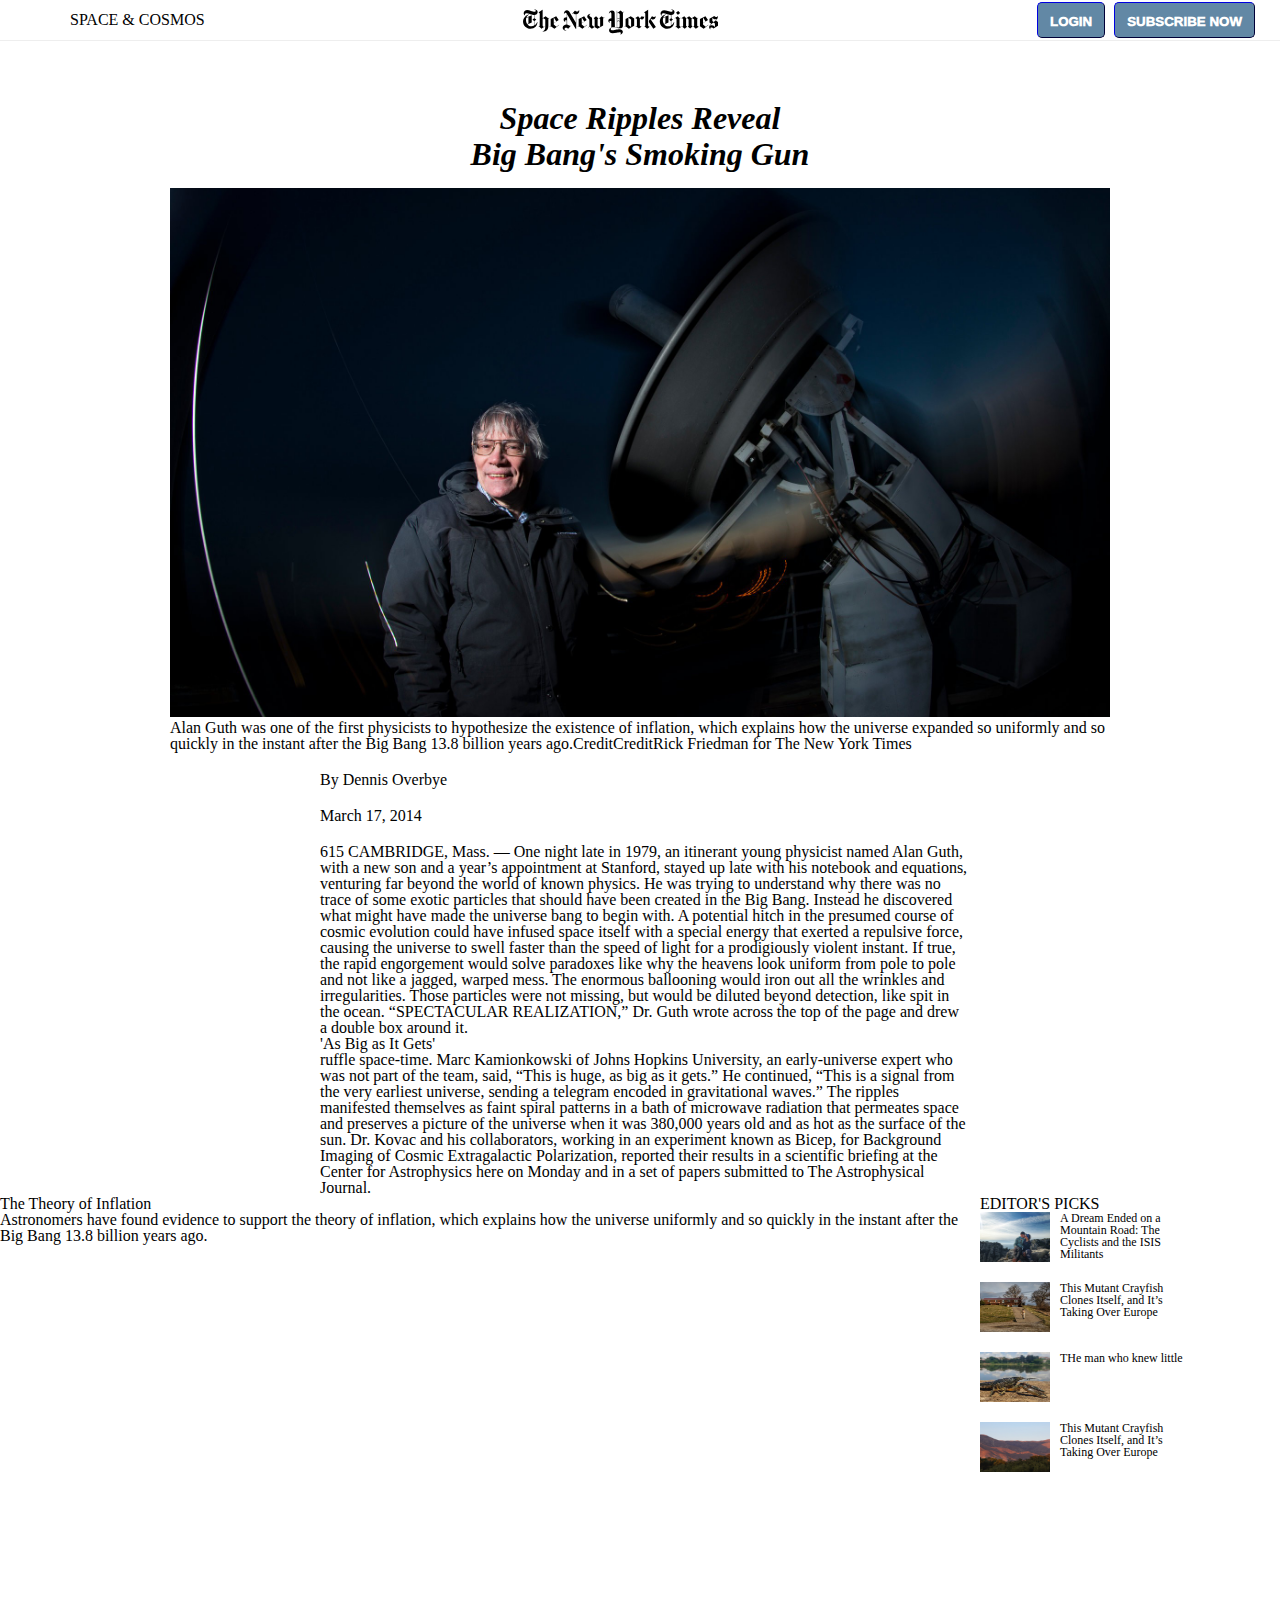
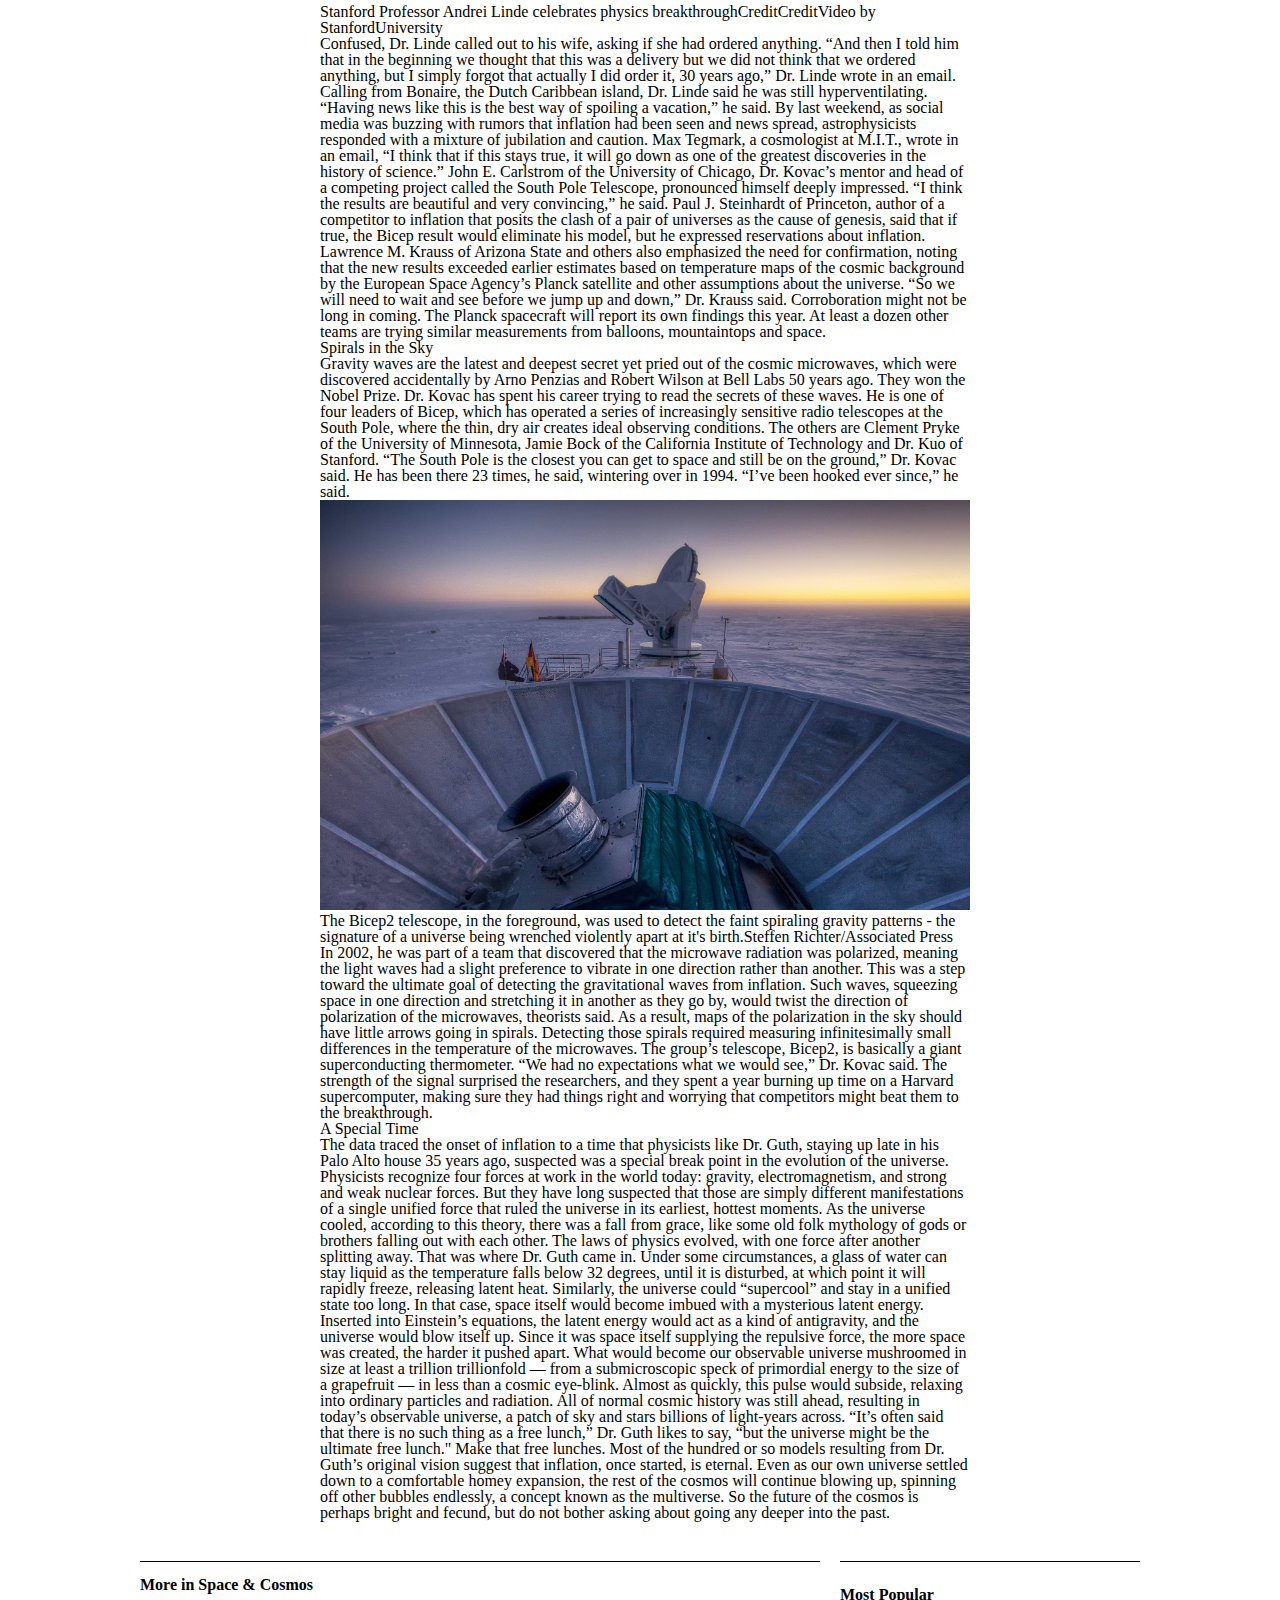
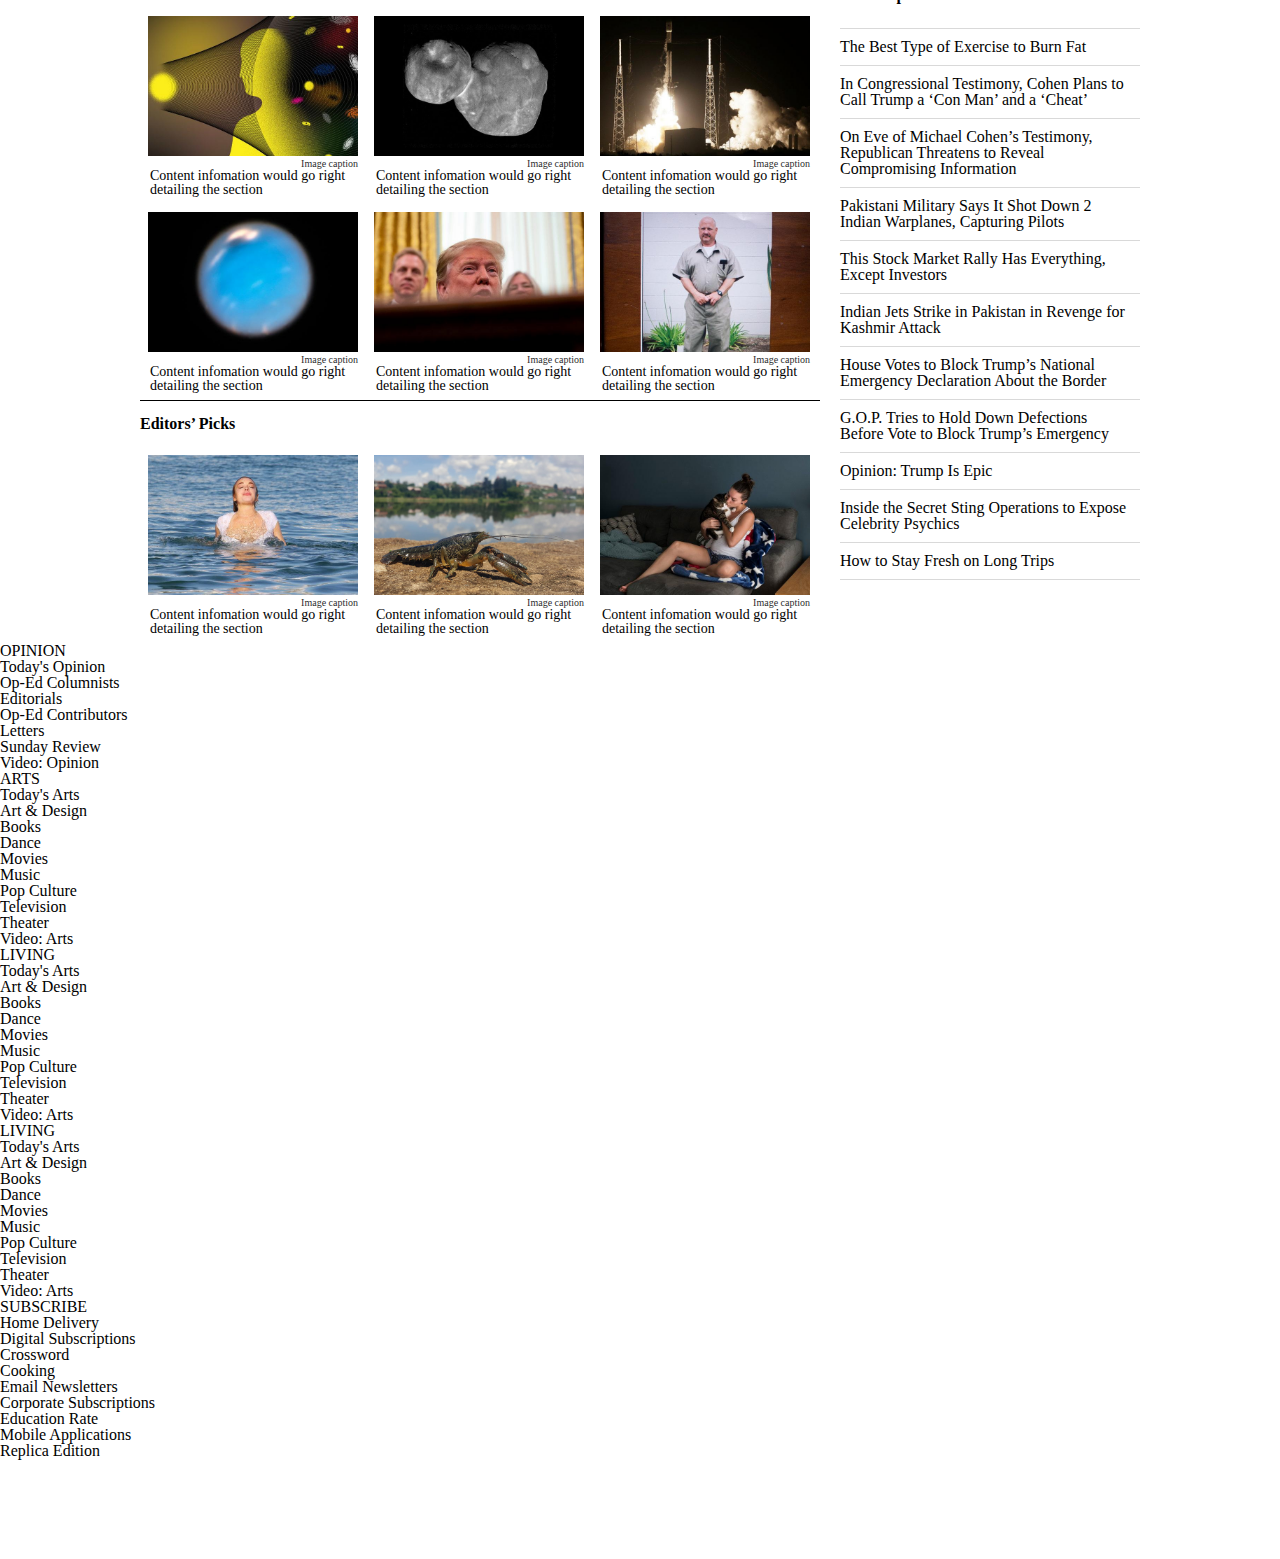
==== index.html @ 2f6524cc "added footer content" ====
<!DOCTYPE html>
<html lang="en">
<head>
    <meta charset="UTF-8">
    <meta name="viewport" content="width= , initial-scale=1.0">
    <meta http-equiv="X-UA-Compatible" content="ie=edge">
    <link rel="stylesheet" href="https://use.fontawesome.com/releases/v5.7.2/css/all.css" integrity="sha384-fnmOCqbTlWIlj8LyTjo7mOUStjsKC4pOpQbqyi7RrhN7udi9RwhKkMHpvLbHG9Sr" crossorigin="anonymous">
    <link rel="stylesheet" href="assets/css/style.css">
    <title>NYT article page</title>
</head>
<body>
    <header>
        <nav class="navbar">
            <div class="nav-left">
                <i class="fas fa-bars"></i>
                <i class="fas fa-search"></i>
                <span>SPACE & COSMOS</span>
            </div>
            <img src="assets/images/nyt_logo.png" alt="NYT logo">
            <div class="nav-btn">
                <button>LOGIN</button>
                <button>SUBSCRIBE NOW</button>
            </div>
        </nav>
    </header>
    <section class="container">
        <div class="big-img">
            <h1>Space Ripples Reveal<br> Big Bang's Smoking Gun</h1>
            <img src="assets/images/18cosmos-superJumbo.jpg" alt="super jumbo">
            <p>Alan Guth was one of the first physicists to hypothesize the existence of inflation, which explains how the universe expanded so uniformly and so quickly in the instant after the Big Bang 13.8 billion years ago.CreditCreditRick Friedman for The New York Times</p>
        </div>
        <div class="article">
            <p>By Dennis Overbye</p>
            <div class="article-date">
                <p class="date">March 17, 2014</p>
                <div class="socials">
                    <i class="fab fa-facebook"></i>
                    <i class="fab fa-twitter"></i>
                    <i class="fas fa-envelope"></i>
                    <i class="fas fa-share-square"></i>
                </div>
            </div>
            <p>615
                CAMBRIDGE, Mass. — One night late in 1979, an itinerant young physicist named Alan Guth, with a new son and a year’s appointment at Stanford, stayed up late with his notebook and equations, venturing far beyond the world of known physics.

                He was trying to understand why there was no trace of some exotic particles that should have been created in the Big Bang. Instead he discovered what might have made the universe bang to begin with. A potential hitch in the presumed course of cosmic evolution could have infused space itself with a special energy that exerted a repulsive force, causing the universe to swell faster than the speed of light for a prodigiously violent instant.

                If true, the rapid engorgement would solve paradoxes like why the heavens look uniform from pole to pole and not like a jagged, warped mess. The enormous ballooning would iron out all the wrinkles and irregularities. Those particles were not missing, but would be diluted beyond detection, like spit in the ocean.

                “SPECTACULAR REALIZATION,” Dr. Guth wrote across the top of the page and drew a double box around it.</p>
                
            <h3>'As Big as It Gets'</h3>

            <p>ruffle space-time. 

                Marc Kamionkowski of Johns Hopkins University, an early-universe expert who was not part of the team, said, “This is huge, as big as it gets.” 

                He continued, “This is a signal from the very earliest universe, sending a telegram encoded in gravitational waves.” 

                The ripples manifested themselves as faint spiral patterns in a bath of microwave radiation that permeates space and preserves a picture of the universe when it was 380,000 years old and as hot as the surface of the sun. 

                Dr. Kovac and his collaborators, working in an experiment known as Bicep, for Background Imaging of Cosmic Extragalactic Polarization, reported their results in a scientific briefing at the Center for Astrophysics here on Monday and in a set of papers submitted to The Astrophysical Journal.

                </p>
        </div>
        <div class="editors-pick">
            <h4>EDITOR'S PICKS</h4>
            <article class="editors-section">
                <img src="assets/images/06Tajikstan-cyclists1-articleLarge-v2.jpg" alt="">
                <p>
                    A Dream Ended on a Mountain Road: The Cyclists and the ISIS Militants
                </p>
            </article>
            <article class="editors-section">
                <img src="assets/images/11MAN1-square640.jpg" alt="">
                <p>This Mutant Crayfish Clones Itself, and It’s Taking Over Europe</p>
            </article>
            <article class="editors-section">
                <img src="assets/images/13SCI-ZIMMER-square640.jpg" alt="">
                <p>THe man who knew little</p>
            </article>
            <article class="editors-section">
                <img src="assets/images/imgad.jpeg" alt="">
                <p>This Mutant Crayfish Clones Itself, and It’s Taking Over Europe</p>
            </article>

        </div>
        <div class="article-figure">
            <h3>The Theory of Inflation</h3>
            <p>Astronomers have found evidence to support the theory of inflation, which explains how the universe uniformly and so quickly in the instant after the Big Bang 13.8 billion years ago.</p>



        </div>
        <div class="article">
            <p></p>

            <iframe width="600" height="357" src="https://www.youtube.com/embed/ZlfIVEy_YOA" frameborder="0" allow="accelerometer; autoplay; encrypted-media; gyroscope; picture-in-picture" allowfullscreen></iframe>
            <p>Stanford Professor Andrei Linde celebrates physics breakthroughCreditCreditVideo by StanfordUniversity</p>
            <p>Confused, Dr. Linde called out to his wife, asking if she had ordered anything. 

“And then I told him that in the beginning we thought that this was a delivery but we did not think that we ordered anything, but I simply forgot that actually I did order it, 30 years ago,” Dr. Linde wrote in an email. 

Calling from Bonaire, the Dutch Caribbean island, Dr. Linde said he was still hyperventilating. “Having news like this is the best way of spoiling a vacation,” he said. 

By last weekend, as social media was buzzing with rumors that inflation had been seen and news spread, astrophysicists responded with a mixture of jubilation and caution. 

Max Tegmark, a cosmologist at M.I.T., wrote in an email, “I think that if this stays true, it will go down as one of the greatest discoveries in the history of science.” 

John E. Carlstrom of the University of Chicago, Dr. Kovac’s mentor and head of a competing project called the South Pole Telescope, pronounced himself deeply impressed. “I think the results are beautiful and very convincing,” he said. 

Paul J. Steinhardt of Princeton, author of a competitor to inflation that posits the clash of a pair of universes as the cause of genesis, said that if true, the Bicep result would eliminate his model, but he expressed reservations about inflation. 

Lawrence M. Krauss of Arizona State and others also emphasized the need for confirmation, noting that the new results exceeded earlier estimates based on temperature maps of the cosmic background by the European Space Agency’s Planck satellite and other assumptions about the universe. 

“So we will need to wait and see before we jump up and down,” Dr. Krauss said. 

Corroboration might not be long in coming. The Planck spacecraft will report its own findings this year. At least a dozen other teams are trying similar measurements from balloons, mountaintops and space.</p>

<h3>Spirals in the Sky</h3>

<p>Gravity waves are the latest and deepest secret yet pried out of the cosmic microwaves, which were discovered accidentally by Arno Penzias and Robert Wilson at Bell Labs 50 years ago. They won the Nobel Prize. 

Dr. Kovac has spent his career trying to read the secrets of these waves. He is one of four leaders of Bicep, which has operated a series of increasingly sensitive radio telescopes at the South Pole, where the thin, dry air creates ideal observing conditions. The others are Clement Pryke of the University of Minnesota, Jamie Bock of the California Institute of Technology and Dr. Kuo of Stanford. 

“The South Pole is the closest you can get to space and still be on the ground,” Dr. Kovac said. He has been there 23 times, he said, wintering over in 1994. “I’ve been hooked ever since,” he said. 

<img src="assets/images/article-image2.jpg">
The Bicep2 telescope, in the foreground, was used to detect the faint spiraling gravity patterns - the signature of a universe being wrenched violently apart at it's birth.Steffen Richter/Associated Press


In 2002, he was part of a team that discovered that the microwave radiation was polarized, meaning the light waves had a slight preference to vibrate in one direction rather than another. 

This was a step toward the ultimate goal of detecting the gravitational waves from inflation. Such waves, squeezing space in one direction and stretching it in another as they go by, would twist the direction of polarization of the microwaves, theorists said. As a result, maps of the polarization in the sky should have little arrows going in spirals. 

Detecting those spirals required measuring infinitesimally small differences in the temperature of the microwaves. The group’s telescope, Bicep2, is basically a giant superconducting thermometer. 

“We had no expectations what we would see,” Dr. Kovac said. 

The strength of the signal surprised the researchers, and they spent a year burning up time on a Harvard supercomputer, making sure they had things right and worrying that competitors might beat them to the breakthrough.
</p>



<h3>A Special Time</h3>

<p>The data traced the onset of inflation to a time that physicists like Dr. Guth, staying up late in his Palo Alto house 35 years ago, suspected was a special break point in the evolution of the universe. 

Physicists recognize four forces at work in the world today: gravity, electromagnetism, and strong and weak nuclear forces. But they have long suspected that those are simply different manifestations of a single unified force that ruled the universe in its earliest, hottest moments. 

As the universe cooled, according to this theory, there was a fall from grace, like some old folk mythology of gods or brothers falling out with each other. The laws of physics evolved, with one force after another splitting away. 

That was where Dr. Guth came in. 

Under some circumstances, a glass of water can stay liquid as the temperature falls below 32 degrees, until it is disturbed, at which point it will rapidly freeze, releasing latent heat. 

Similarly, the universe could “supercool” and stay in a unified state too long. In that case, space itself would become imbued with a mysterious latent energy. 

Inserted into Einstein’s equations, the latent energy would act as a kind of antigravity, and the universe would blow itself up. Since it was space itself supplying the repulsive force, the more space was created, the harder it pushed apart. 

What would become our observable universe mushroomed in size at least a trillion trillionfold — from a submicroscopic speck of primordial energy to the size of a grapefruit — in less than a cosmic eye-blink. 

Almost as quickly, this pulse would subside, relaxing into ordinary particles and radiation. All of normal cosmic history was still ahead, resulting in today’s observable universe, a patch of sky and stars billions of light-years across. “It’s often said that there is no such thing as a free lunch,” Dr. Guth likes to say, “but the universe might be the ultimate free lunch." 

Make that free lunches. Most of the hundred or so models resulting from Dr. Guth’s original vision suggest that inflation, once started, is eternal. Even as our own universe settled down to a comfortable homey expansion, the rest of the cosmos will continue blowing up, spinning off other bubbles endlessly, a concept known as the multiverse. 

So the future of the cosmos is perhaps bright and fecund, but do not bother asking about going any deeper into the past. 
</p>
        </div>
        <div class="content-trending">
            <div class="content">
                <h5 class="line">More in Space & Cosmos</h5>
                <div class="content-section">
                    <div class="content-info ">
                        <img src="assets/images/26SCI-HUBBLE1-SUB-threeByTwoSmallAt2X.jpg" alt="content-info">
                        <span class="caption">Image caption</span>
                        <p>Content infomation would go right detailing the section</p>
                    </div>
                    <div class="content-info ">
                        <img src="assets/images/23newhorizons-loop-still-threeByTwoSmallAt2X.jpg" alt="content-info">
                        <span class="caption">Image caption</span>
                        <p>Content infomation would go right detailing the section</p>
                    </div>
                    <div class="content-info ">
                        <img src="assets/images/26SCI-SPACEIL-promo-threeByTwoSmallAt2X-v2.jpg" alt="content-info">
                        <span class="caption">Image caption</span>
                        <p>Content infomation would go right detailing the section</p>
                    </div>
                    <div class="content-info ">
                        <img src="assets/images/21TB-NEPTUNE1-threeByTwoSmallAt2X.jpg" alt="content-info">
                        <span class="caption">Image caption</span>
                        <p>Content infomation would go right detailing the section</p>
                    </div>
                    <div class="content-info ">
                        <img src="assets/images/merlin_150903837_fdd12119-343a-4389-8cc4-288ff41de790-threeByTwoSmallAt2X.jpg" alt="content-info">
                        <span class="caption">Image caption</span>
                        <p>Content infomation would go right detailing the section</p>
                    </div>
                    <div class="content-info ">
                        <img src="assets/images/00release-01-threeByTwoSmallAt2X.jpg" alt="content-info">
                        <span class="caption">Image caption</span>
                        <p>Content infomation would go right detailing the section</p>
                    </div>
                </div>
                <h5 class="line">Editors’ Picks</h5>
                <div class="content-section ">
                    <div class="content-info ">
                        <img src="assets/images/26LOHAN-threeByTwoSmallAt2X-v4.jpg" alt="content-info">
                        <span class="caption">Image caption</span>
                        <p>Content infomation would go right detailing the section</p>
                    </div>
                    <div class="content-info ">
                        <img src="assets/images/13SCI-ZIMMER-articleLarge.jpg" alt="content-info">
                        <span class="caption">Image caption</span>
                        <p>Content infomation would go right detailing the section</p>
                    </div>
                    <div class="content-info ">
                        <img src="assets/images/threeByTwoSmallAt2X.jpg" alt="content-info">
                        <span class="caption">Image caption</span>
                        <p>Content infomation would go right detailing the section</p>
                    </div>
                </div>    
            </div>

            <div class="trending">
                <ul>
                    <li>
                    <h5 class="line" style="border: none;">Most Popular</h5>
                    </li>
                    <li>
                        <p>The Best Type of Exercise to Burn Fat</p>
                    </li>
                    <li>
                        <p>In Congressional Testimony, Cohen Plans to Call Trump a ‘Con Man’ and a ‘Cheat’</p>
                    </li>
                    <li>
                        <p>On Eve of Michael Cohen’s Testimony, Republican Threatens to Reveal Compromising Information</p>
                    </li>
                    <li>
                        <p>Pakistani Military Says It Shot Down 2 Indian Warplanes, Capturing Pilots</p>
                    </li>
                    <li>
                        <p>This Stock Market Rally Has Everything, Except Investors</p>
                    </li>
                    <li>
                        <p>Indian Jets Strike in Pakistan in Revenge for Kashmir Attack</p>
                    </li>
                    <li>
                        <p>House Votes to Block Trump’s National Emergency Declaration About the Border</p>
                    </li>
                    <li>
                        <p>G.O.P. Tries to Hold Down Defections Before Vote to Block Trump’s Emergency</p>
                    </li>
                    <li>
                        <p>Opinion: Trump Is Epic</p>
                    </li>
                    <li>
                        <p>Inside the Secret Sting Operations to Expose Celebrity Psychics</p>
                    </li>
                    <li>
                        <p>How to Stay Fresh on Long Trips</p>
                    </li>
                </ul>
            </div>
        </div>
        <footer>
            <section class="footer-section">
                <h3></h3>
                <ul>
                    
                </ul>
            </section>
            <section class="footer-section">
                <h3>OPINION</h3>
                <ul>
                    <li>Today's Opinion</li>
                    <li>Op-Ed Columnists</li>
                    <li>Editorials</li>
                    <li>Op-Ed Contributors</li>
                    <li>Letters</li>
                    <li>Sunday Review</li>
                    <li>Video: Opinion</li>
                </ul>
            </section>
            <section class="footer-section">
                <h3>ARTS</h3>
                <ul> 
                    <li>Today's Arts</li>
                    <li>Art & Design</li>
                    <li>Books</li>
                    <li>Dance</li>
                    <li>Movies</li>
                    <li>Music</li>
                    <li>Pop Culture</li>
                    <li>Television</li>
                    <li>Theater</li>
                    <li>Video: Arts</li>
                </ul>
            </section>
            <section class="footer-section">
                <h3>LIVING</h3>
                <ul> 
                    <li>Today's Arts</li>
                    <li>Art & Design</li>
                    <li>Books</li>
                    <li>Dance</li>
                    <li>Movies</li>
                    <li>Music</li>
                    <li>Pop Culture</li>
                    <li>Television</li>
                    <li>Theater</li>
                    <li>Video: Arts</li>
                </ul>
            </section>
            <section class="footer-section">
                <h3>LIVING</h3>
                <ul> 
                    <li>Today's Arts</li>
                    <li>Art & Design</li>
                    <li>Books</li>
                    <li>Dance</li>
                    <li>Movies</li>
                    <li>Music</li>
                    <li>Pop Culture</li>
                    <li>Television</li>
                    <li>Theater</li>
                    <li>Video: Arts</li>
                </ul>
            </section>
            <div class="footer-right">
                <h3>SUBSCRIBE</h3>
                <li>Home Delivery</li>
                <li>Digital Subscriptions</li>
                <li>Crossword</li>
                <li>Cooking</li>
                <li>Email Newsletters</li>
                <li>Corporate Subscriptions</li>
                <li>Education Rate</li>
                <li>Mobile Applications</li>
                <li>Replica Edition</li>
            </div>
        </footer>
    </section>
</body>
</html>
---- assets/css/style.css ----
/* http://meyerweb.com/eric/tools/css/reset/ 2. v2.0 | 20110126
  License: none (public domain)
*/

html, body, div, span, applet, object, iframe,
h1, h2, h3, h4, h5, h6, p, blockquote, pre,
a, abbr, acronym, address, big, cite, code,
del, dfn, em, img, ins, kbd, q, s, samp,
small, strike, strong, sub, sup, tt, var,
b, u, i, center,
dl, dt, dd, ol, ul, li,
fieldset, form, label, legend,
table, caption, tbody, tfoot, thead, tr, th, td,
article, aside, canvas, details, embed,
figure, figcaption, footer, header, hgroup,
menu, nav, output, ruby, section, summary,
time, mark, audio, video {
  margin: 0;
  padding: 0;
  border: 0;
  font-size: 100%;
  font: inherit;
  vertical-align: baseline;
}
/* HTML5 display-role reset for older browsers */
article, aside, details, figcaption, figure,
footer, header, hgroup, menu, nav, section {
  display: block;
}
body {
  line-height: 1;
}
ol, ul, li {
  list-style: none;
}
blockquote, q {
  quotes: none;
}
blockquote:before, blockquote:after,
q:before, q:after {
  content: '';
  content: none;
}
table {
  border-collapse: collapse;
  border-spacing: 0;
}

/* custom styles */

.navbar{
    position: fixed;
    top: 0;
    left: 0;
    width: 100%;
    height: 40px;
    background-color: #ffffff;
    z-index: 1;
    display: flex;
    flex-direction: row;
    justify-content: space-between;
    align-items: center;
    padding: 0 10px;
    border-bottom: 1px solid #eeeeee;
}

.nav-left i{
  margin: 0 15px;
}

.nav-btn{
  margin-right: 30px;
}

.nav-btn button{
    margin-right: 5px;
    background-color: rgb(98, 136, 165);
    color: white;
    padding: 11px 12px 8px 12px;
    border-color: darkblue;
    border-radius: 5px;
    border-width: 1px;
    font-weight: 1000;
    cursor: pointer;
}

.container{
    margin: 100px auto;
}

.big-img{
    width: 940px;
    margin: 20px auto;

}

.big-img img{
    width: 100%;
    height: auto;
}

.big-img h1{
    font-size: 2rem;
    line-height: 2.25rem;
    font-family: nyt-cheltenham, georgia, 'times new roman', times, serif;
    font-style: italic;
    font-weight: 700;
    margin: 35px 20px 1rem;
    text-align: center;
}

.article{
    width: 650px;
    margin-left: 25%;
}

.article-date{
  margin: 20px 0;
}

.editors-pick{
    width: 210px;
    float: right;
    margin: 0 90px 0 0;
}
.editors-section img{
  width: 70px; height: 50px;
  float: left;
}
.editors-section p{
  width: 130px;
  margin: 0 0 0 10px;
  float: right;
}
.editors-section {
  width: 210px; min-height: 70px;
  display: block;
  font-size: 12px;

}
.article img{
  width: 650px;height: 410px;
}
.content-trending{
  width: 1000px;
  display: flex;
  flex-direction: row;
  flex-wrap: wrap;
  margin: 0 auto;
  margin-top: 40px;
}
.content{
  width: 680px;
}
.content-section{
  width: 680px;
  display: flex;
  flex-direction: row;
  flex-wrap: wrap;
  flex: 3;
}
.content-info{
  width: 210px; height: 180px;
  margin: 8px;
}
.content-info img{
  width: 210px;height: 140px;
}
.content-info p{
  margin: 10px 2px 2px 2px;
  font-family: serif;
  font-size: 14px;
}
.caption{
  font-size: 10px;
  color: #2d2d2d;
  float: right;
}
.line{
  border-top: 1px solid #000;
  padding: 15px 0 15px 0;
  font-weight: bold;
}

.trending{
  width: 300px;
  margin: 0 0 0 20px;
  border-top: 1px solid #000;}
.trending li{
  padding: 10px 10px 10px 0;
  height: auto;
  border-bottom: 1px solid #d9d9d9;
}

.socials{
  display: inline-block;
}

.date{
    display: inline-block;
    margin-right: 450px;
}
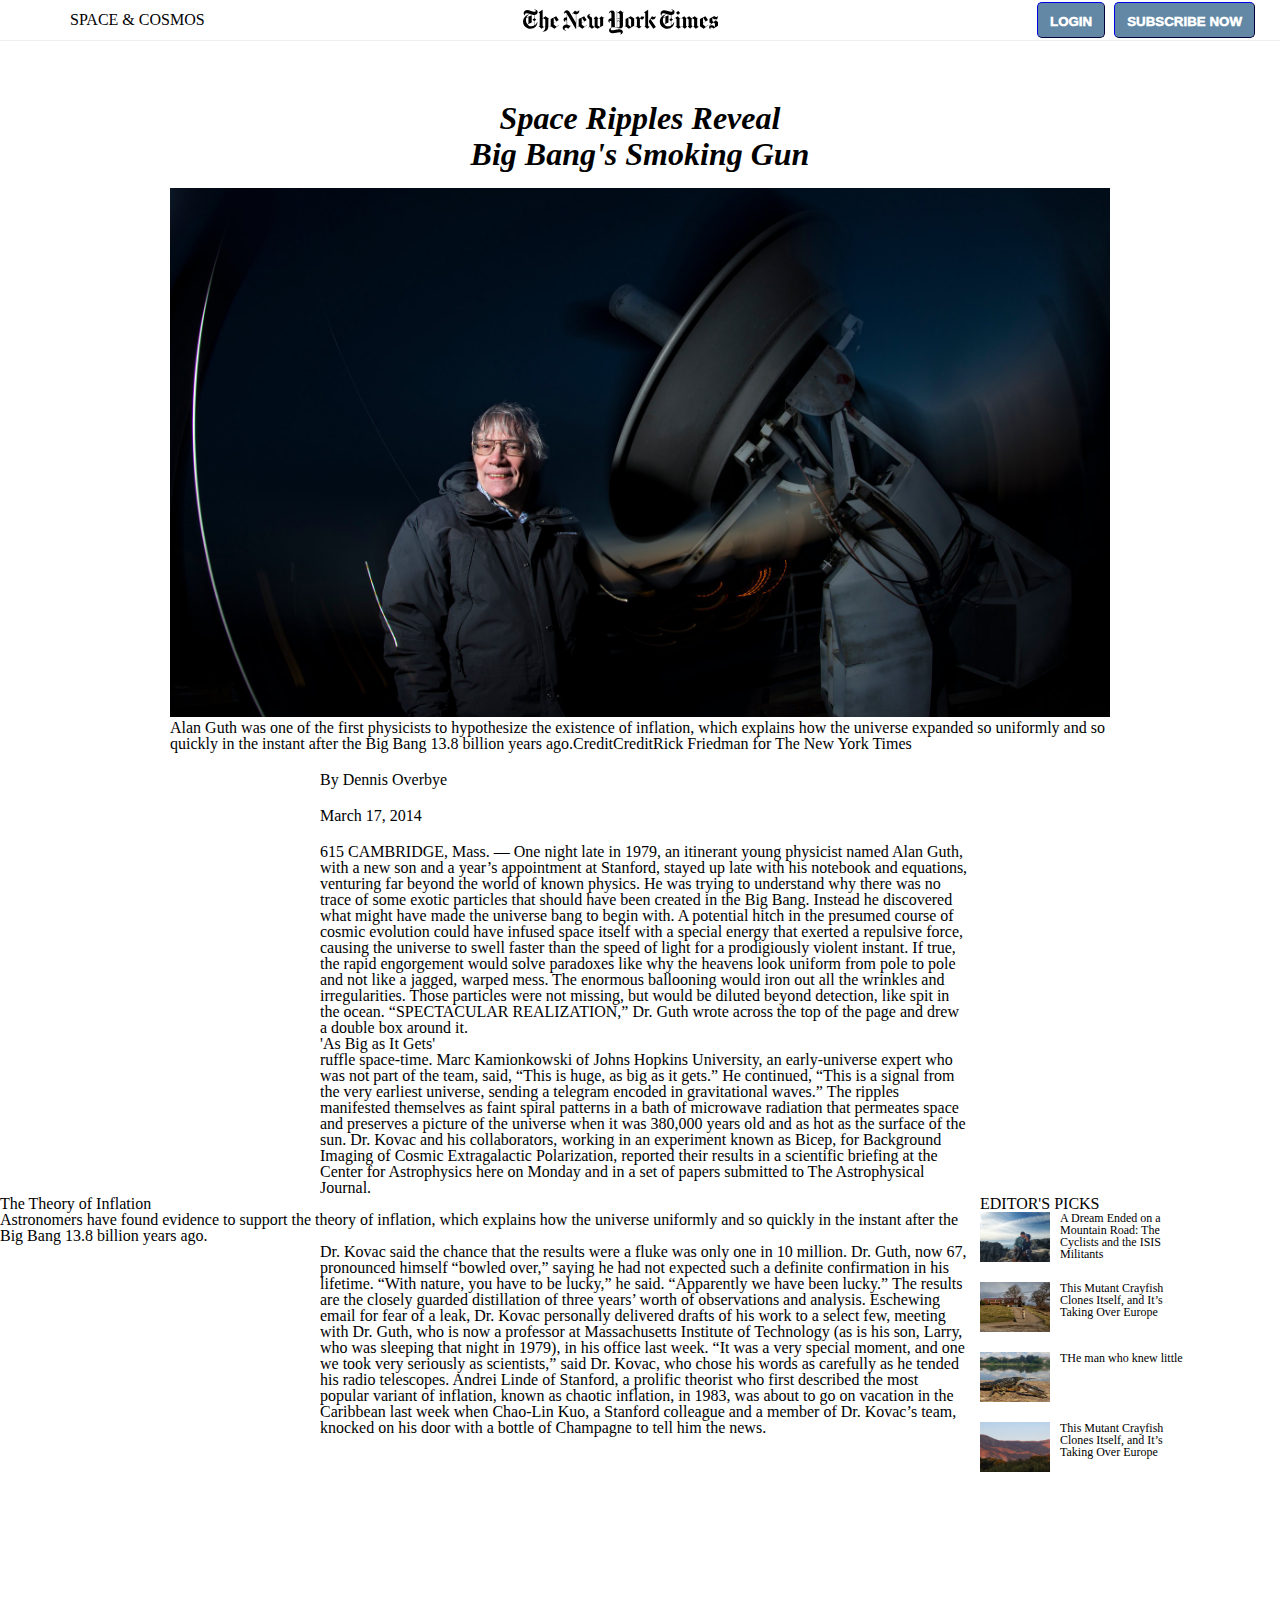
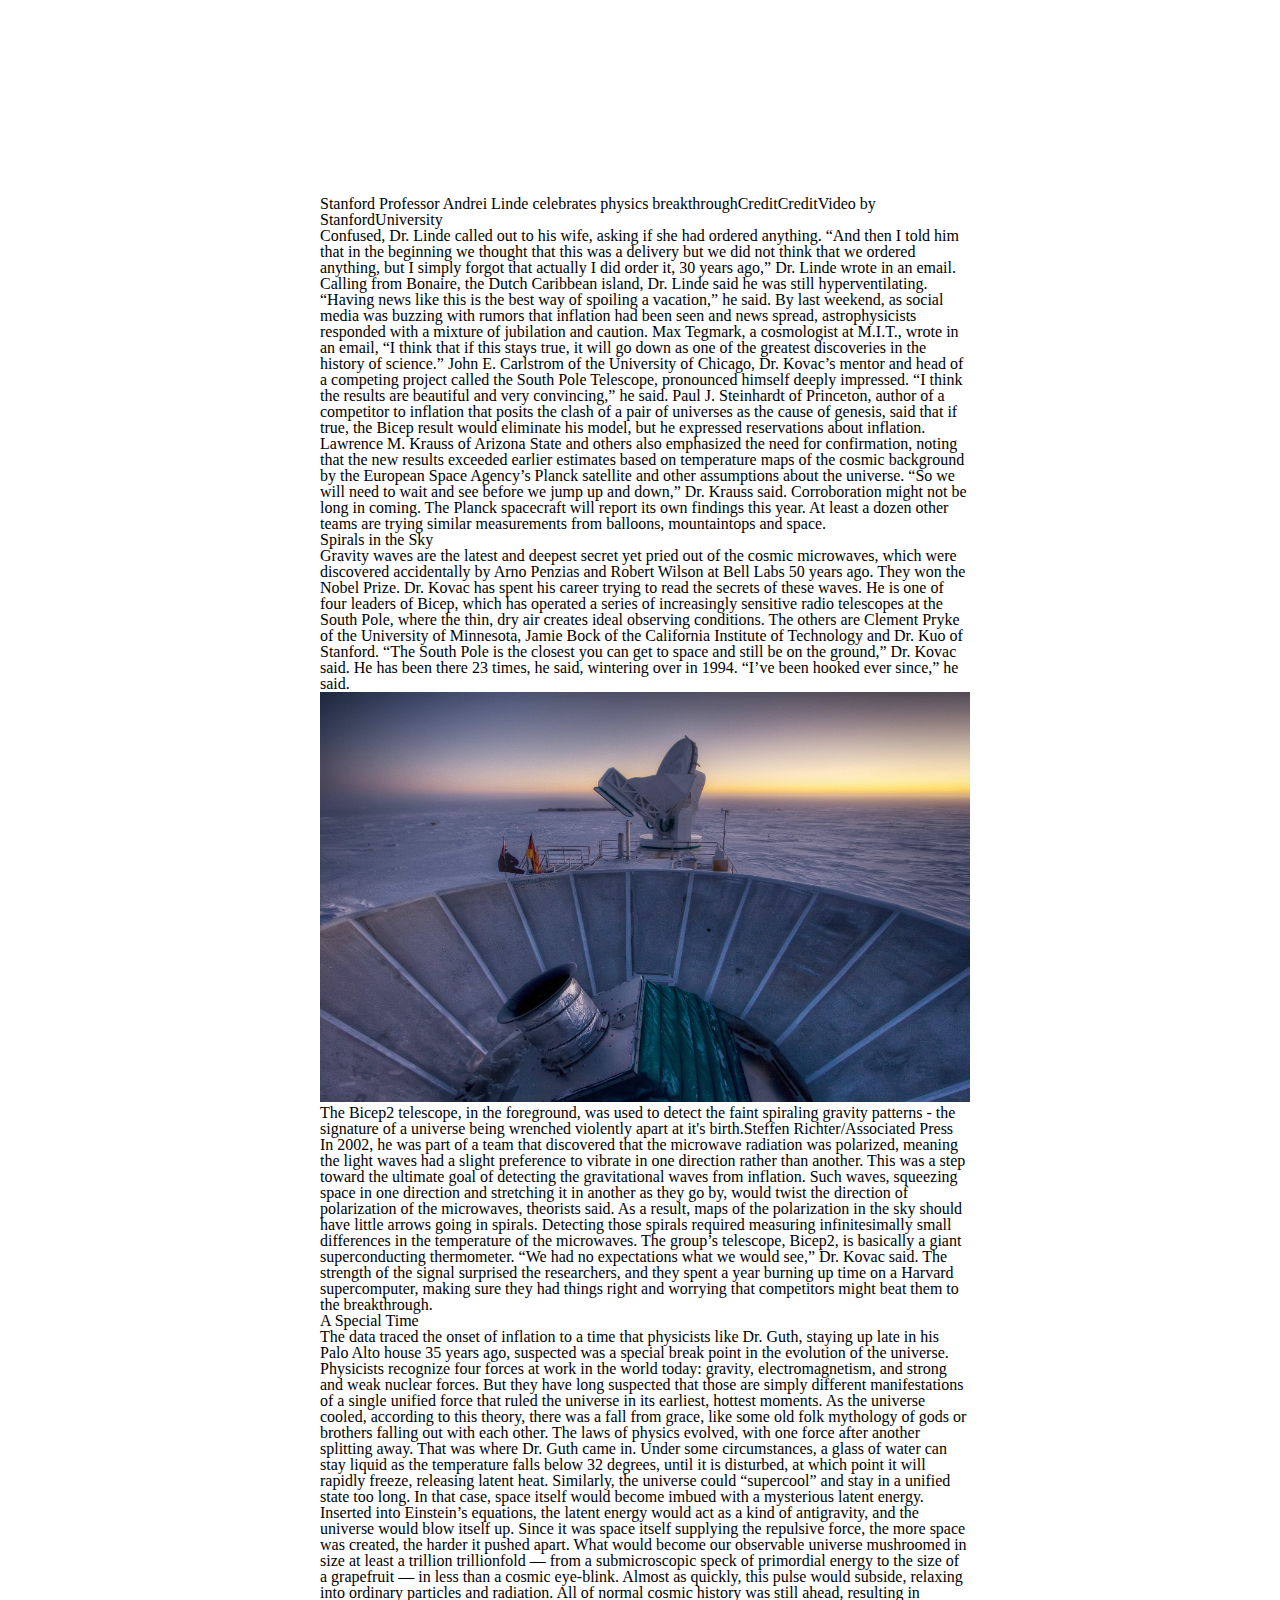
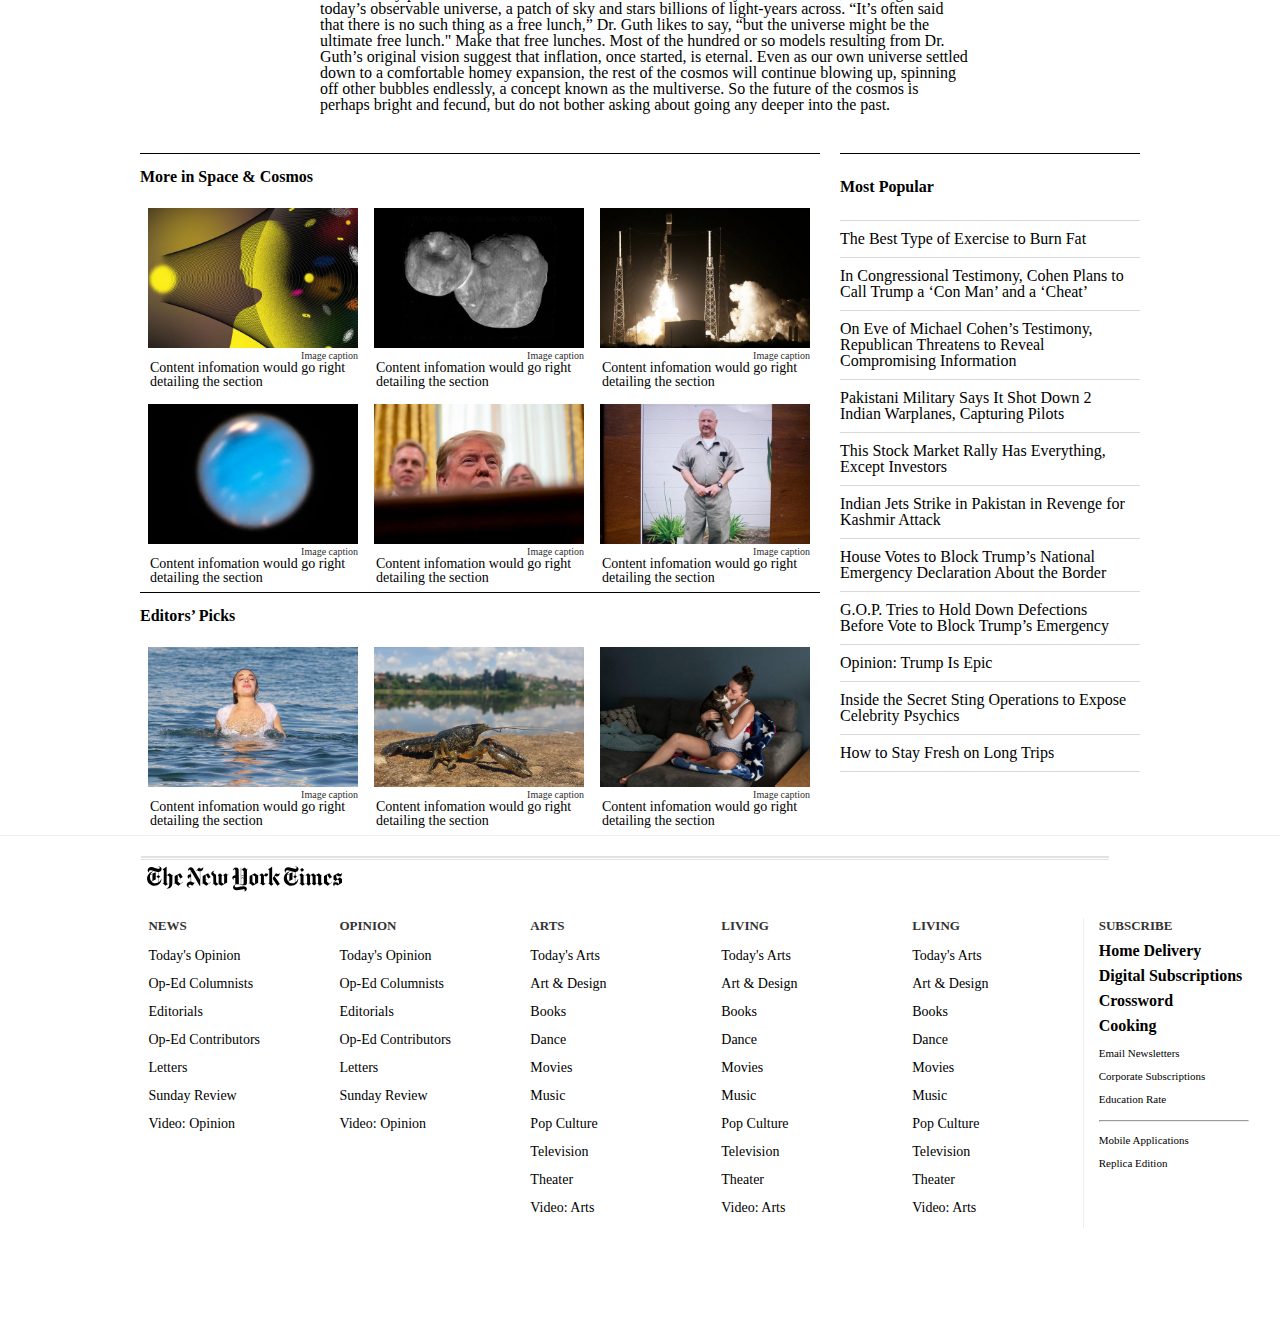
==== commit c6ddcb5c: "Finished footer HTML and styling" ====
--- a/index.html
+++ b/index.html
@@ -88,13 +88,24 @@
         <div class="article-figure">
             <h3>The Theory of Inflation</h3>
             <p>Astronomers have found evidence to support the theory of inflation, which explains how the universe uniformly and so quickly in the instant after the Big Bang 13.8 billion years ago.</p>
-
-
-
+            <div class="inflation">
+                
+            </div>
         </div>
         <div class="article">
-            <p></p>
-
+            <p>
+                Dr. Kovac said the chance that the results were a fluke was only one in 10 million. 
+
+                Dr. Guth, now 67, pronounced himself “bowled over,” saying he had not expected such a definite confirmation in his lifetime. 
+                
+                “With nature, you have to be lucky,” he said. “Apparently we have been lucky.” 
+                
+                The results are the closely guarded distillation of three years’ worth of observations and analysis. Eschewing email for fear of a leak, Dr. Kovac personally delivered drafts of his work to a select few, meeting with Dr. Guth, who is now a professor at Massachusetts Institute of Technology (as is his son, Larry, who was sleeping that night in 1979), in his office last week. 
+                
+                “It was a very special moment, and one we took very seriously as scientists,” said Dr. Kovac, who chose his words as carefully as he tended his radio telescopes. 
+                
+                Andrei Linde of Stanford, a prolific theorist who first described the most popular variant of inflation, known as chaotic inflation, in 1983, was about to go on vacation in the Caribbean last week when Chao-Lin Kuo, a Stanford colleague and a member of Dr. Kovac’s team, knocked on his door with a bottle of Champagne to tell him the news.
+            </p>
             <iframe width="600" height="357" src="https://www.youtube.com/embed/ZlfIVEy_YOA" frameborder="0" allow="accelerometer; autoplay; encrypted-media; gyroscope; picture-in-picture" allowfullscreen></iframe>
             <p>Stanford Professor Andrei Linde celebrates physics breakthroughCreditCreditVideo by StanfordUniversity</p>
             <p>Confused, Dr. Linde called out to his wife, asking if she had ordered anything. 
@@ -263,81 +274,95 @@
                 </ul>
             </div>
         </div>
-        <footer>
-            <section class="footer-section">
-                <h3></h3>
-                <ul>
-                    
-                </ul>
-            </section>
-            <section class="footer-section">
-                <h3>OPINION</h3>
-                <ul>
-                    <li>Today's Opinion</li>
-                    <li>Op-Ed Columnists</li>
-                    <li>Editorials</li>
-                    <li>Op-Ed Contributors</li>
-                    <li>Letters</li>
-                    <li>Sunday Review</li>
-                    <li>Video: Opinion</li>
-                </ul>
-            </section>
-            <section class="footer-section">
-                <h3>ARTS</h3>
-                <ul> 
-                    <li>Today's Arts</li>
-                    <li>Art & Design</li>
-                    <li>Books</li>
-                    <li>Dance</li>
-                    <li>Movies</li>
-                    <li>Music</li>
-                    <li>Pop Culture</li>
-                    <li>Television</li>
-                    <li>Theater</li>
-                    <li>Video: Arts</li>
-                </ul>
-            </section>
-            <section class="footer-section">
-                <h3>LIVING</h3>
-                <ul> 
-                    <li>Today's Arts</li>
-                    <li>Art & Design</li>
-                    <li>Books</li>
-                    <li>Dance</li>
-                    <li>Movies</li>
-                    <li>Music</li>
-                    <li>Pop Culture</li>
-                    <li>Television</li>
-                    <li>Theater</li>
-                    <li>Video: Arts</li>
-                </ul>
-            </section>
-            <section class="footer-section">
-                <h3>LIVING</h3>
-                <ul> 
-                    <li>Today's Arts</li>
-                    <li>Art & Design</li>
-                    <li>Books</li>
-                    <li>Dance</li>
-                    <li>Movies</li>
-                    <li>Music</li>
-                    <li>Pop Culture</li>
-                    <li>Television</li>
-                    <li>Theater</li>
-                    <li>Video: Arts</li>
-                </ul>
-            </section>
-            <div class="footer-right">
-                <h3>SUBSCRIBE</h3>
-                <li>Home Delivery</li>
-                <li>Digital Subscriptions</li>
-                <li>Crossword</li>
-                <li>Cooking</li>
-                <li>Email Newsletters</li>
-                <li>Corporate Subscriptions</li>
-                <li>Education Rate</li>
-                <li>Mobile Applications</li>
-                <li>Replica Edition</li>
+        <footer >
+            <div class="footer-img">
+                <img src="assets/images/nyt_logo.png" alt="NYT logo">
+            </div>
+            <div class="main-footer">
+                <section class="footer-section">
+                    <h3>NEWS</h3>
+                    <ul>
+                        <li>Today's Opinion</li>
+                        <li>Op-Ed Columnists</li>
+                        <li>Editorials</li>
+                        <li>Op-Ed Contributors</li>
+                        <li>Letters</li>
+                        <li>Sunday Review</li>
+                        <li>Video: Opinion</li>  
+                    </ul>
+                </section>
+                <section class="footer-section">
+                    <h3>OPINION</h3>
+                    <ul>
+                        <li>Today's Opinion</li>
+                        <li>Op-Ed Columnists</li>
+                        <li>Editorials</li>
+                        <li>Op-Ed Contributors</li>
+                        <li>Letters</li>
+                        <li>Sunday Review</li>
+                        <li>Video: Opinion</li>
+                    </ul>
+                </section>
+                <section class="footer-section">
+                    <h3>ARTS</h3>
+                    <ul> 
+                        <li>Today's Arts</li>
+                        <li>Art & Design</li>
+                        <li>Books</li>
+                        <li>Dance</li>
+                        <li>Movies</li>
+                        <li>Music</li>
+                        <li>Pop Culture</li>
+                        <li>Television</li>
+                        <li>Theater</li>
+                        <li>Video: Arts</li>
+                    </ul>
+                </section>
+                <section class="footer-section">
+                    <h3>LIVING</h3>
+                    <ul> 
+                        <li>Today's Arts</li>
+                        <li>Art & Design</li>
+                        <li>Books</li>
+                        <li>Dance</li>
+                        <li>Movies</li>
+                        <li>Music</li>
+                        <li>Pop Culture</li>
+                        <li>Television</li>
+                        <li>Theater</li>
+                        <li>Video: Arts</li>
+                    </ul>
+                </section>
+                <section class="footer-section">
+                    <h3>LIVING</h3>
+                    <ul> 
+                        <li>Today's Arts</li>
+                        <li>Art & Design</li>
+                        <li>Books</li>
+                        <li>Dance</li>
+                        <li>Movies</li>
+                        <li>Music</li>
+                        <li>Pop Culture</li>
+                        <li>Television</li>
+                        <li>Theater</li>
+                        <li>Video: Arts</li>
+                    </ul>
+                </section>
+                <div class="footer-right">
+                    <h3>SUBSCRIBE</h3>
+                    <ul>
+                        <li>Home Delivery</li>
+                        <li>Digital Subscriptions</li>
+                        <li>Crossword</li>
+                        <li>Cooking</li>
+                    </ul>
+                    <p>Email Newsletters</p>
+                    <p>Corporate Subscriptions</p>
+                    <p>Education Rate</p>
+                    <hr>
+                    <p>Mobile Applications</p>
+                    <p>Replica Edition</p>
+                </div>
             </div>
         </footer>
     </section>
--- a/assets/css/style.css
+++ b/assets/css/style.css
@@ -199,4 +199,87 @@
 .date{
     display: inline-block;
     margin-right: 450px;
-}+}
+
+/* footer style */
+
+footer{
+  width: 100%;
+  border-top: 1px solid #eeeeee;
+}
+
+.main-footer{
+  margin: 10px auto;
+  width: 80vw;
+  display: flex;
+  flex-direction: row;
+}
+
+.footer-section{
+  width: 16%;
+  margin: 0 2%;
+}
+
+.footer-img{
+  margin: 20px 0 20px 11%;
+}
+
+.footer-img::before{
+  content: "";
+  display: block;
+  height: 1px;
+  margin-top: 0px;
+  border-bottom: 1px solid rgb(226, 226, 226);
+  border-top: 2px solid rgb(226, 226, 226);
+  width: 85%;
+}
+
+.footer-section ul li{
+  margin: 5px 0;
+  color: rgb(0, 0, 0);
+  font-family: nyt-franklin;
+  text-transform: capitalize;
+  width: 150px;
+  font-size: 14px;
+  font-weight: 500;
+  height: 23px;
+  line-height: 16px;
+  text-decoration: none
+}
+
+.footer-section h3, .footer-right h3{
+  color: rgb(51, 51, 51);
+  font-size: 13px;
+  font-weight: 700;
+  height: 25px;
+  line-height: 15px;
+  text-transform: uppercase;
+  width: 150px;
+  margin: 0px;
+}
+
+.footer-right{
+  border-left: 1px solid #eeeeee;
+  padding-left: 15px;
+}
+.footer-right ul li{
+  color: rgb(0, 0, 0);
+  text-transform: capitalize;
+  width: 150px;
+  font-size: 16px;
+  font-weight: 700;
+  height: 25px;
+  line-height: 15px;
+  padding-bottom: 0px;
+}
+
+.footer-right p{
+  color: rgb(0, 0, 0);
+  text-transform: capitalize;
+  width: 150px;
+  font-size: 11px;
+  font-weight: 500;
+  height: 23px;
+  line-height: 21px;
+}
+
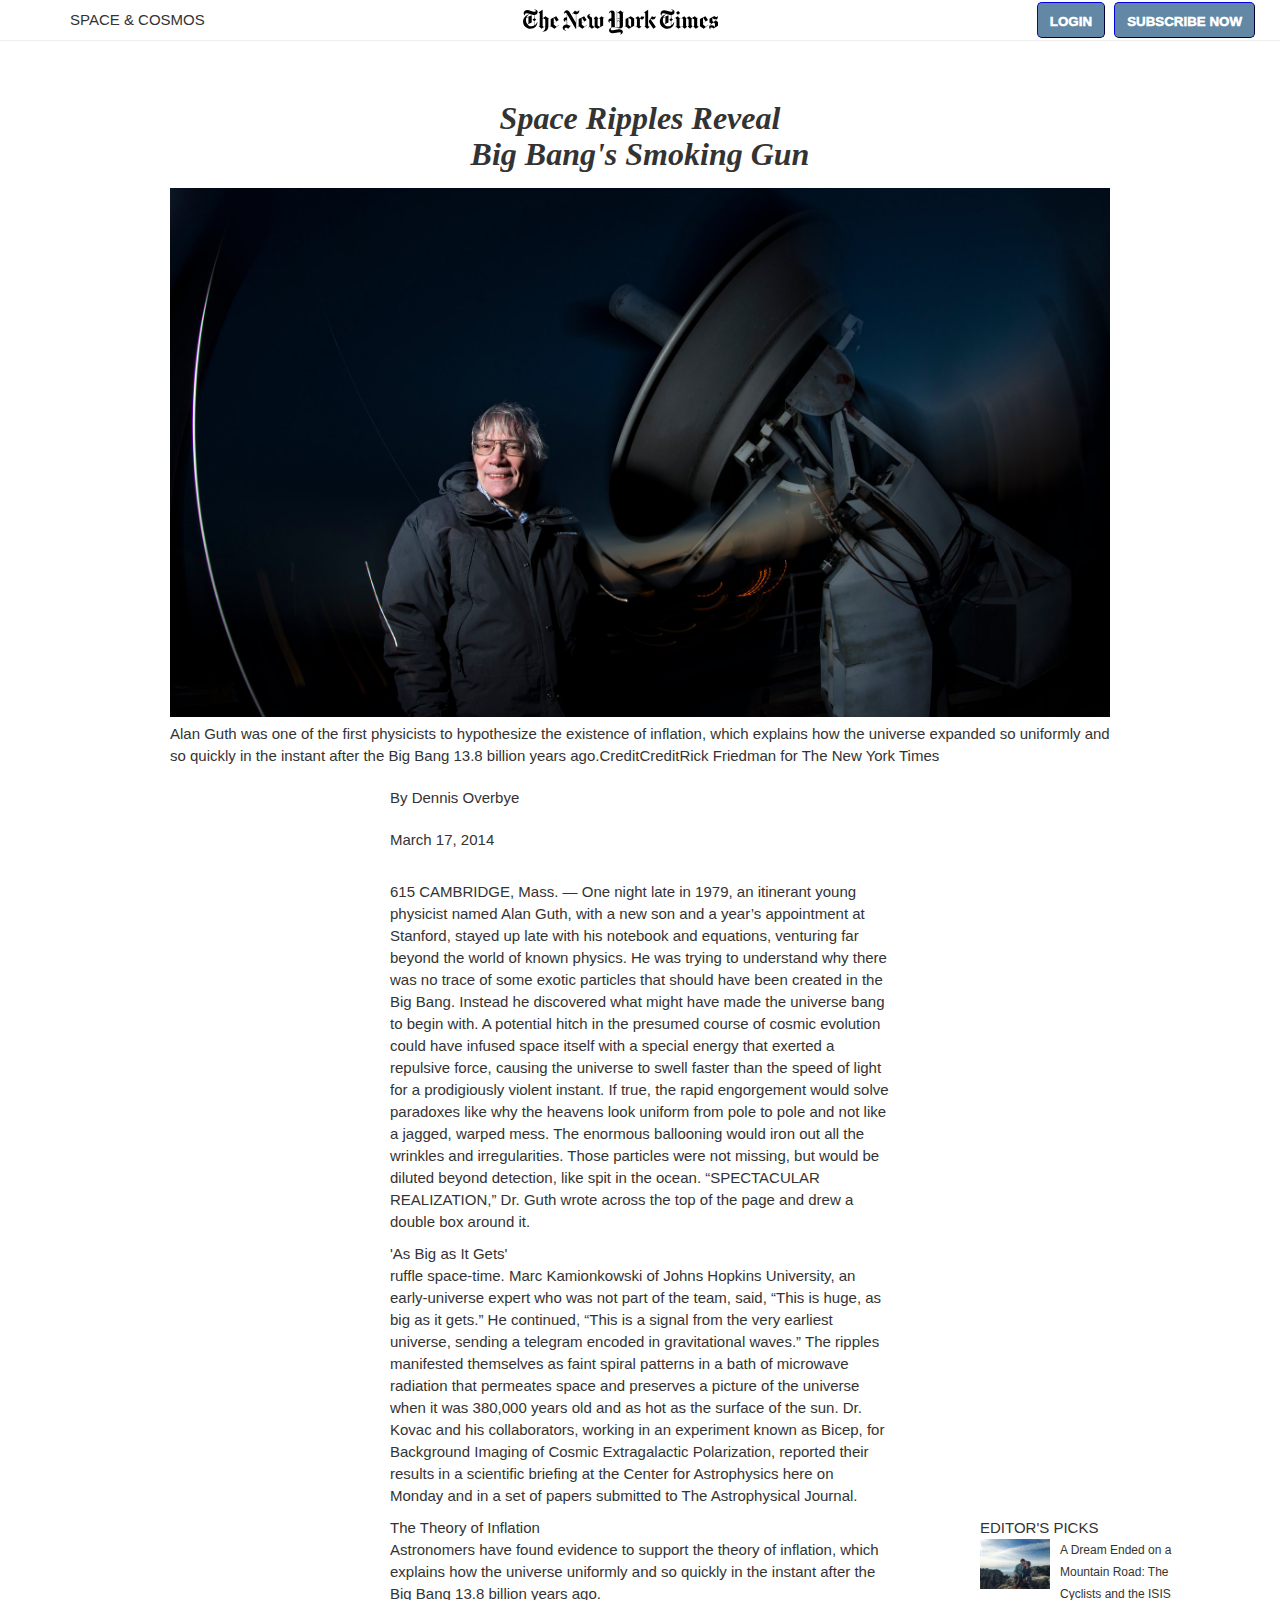
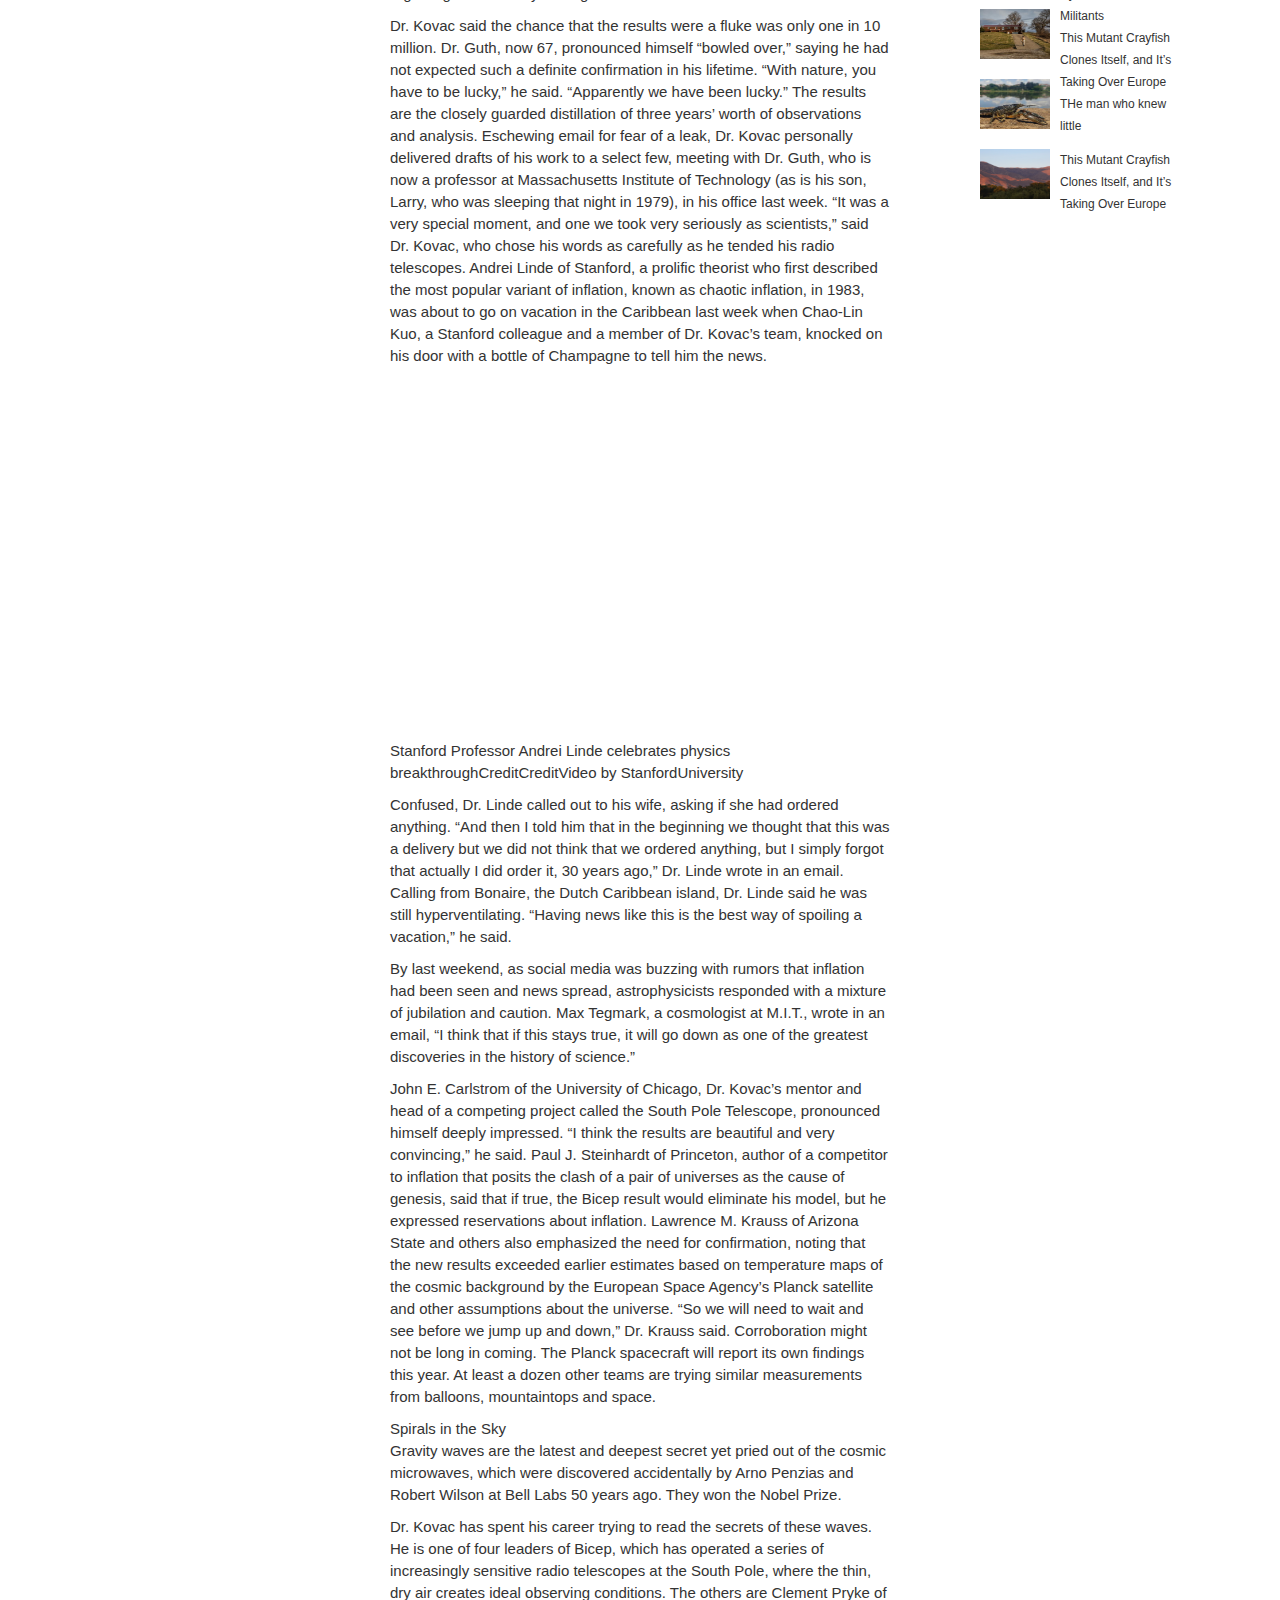
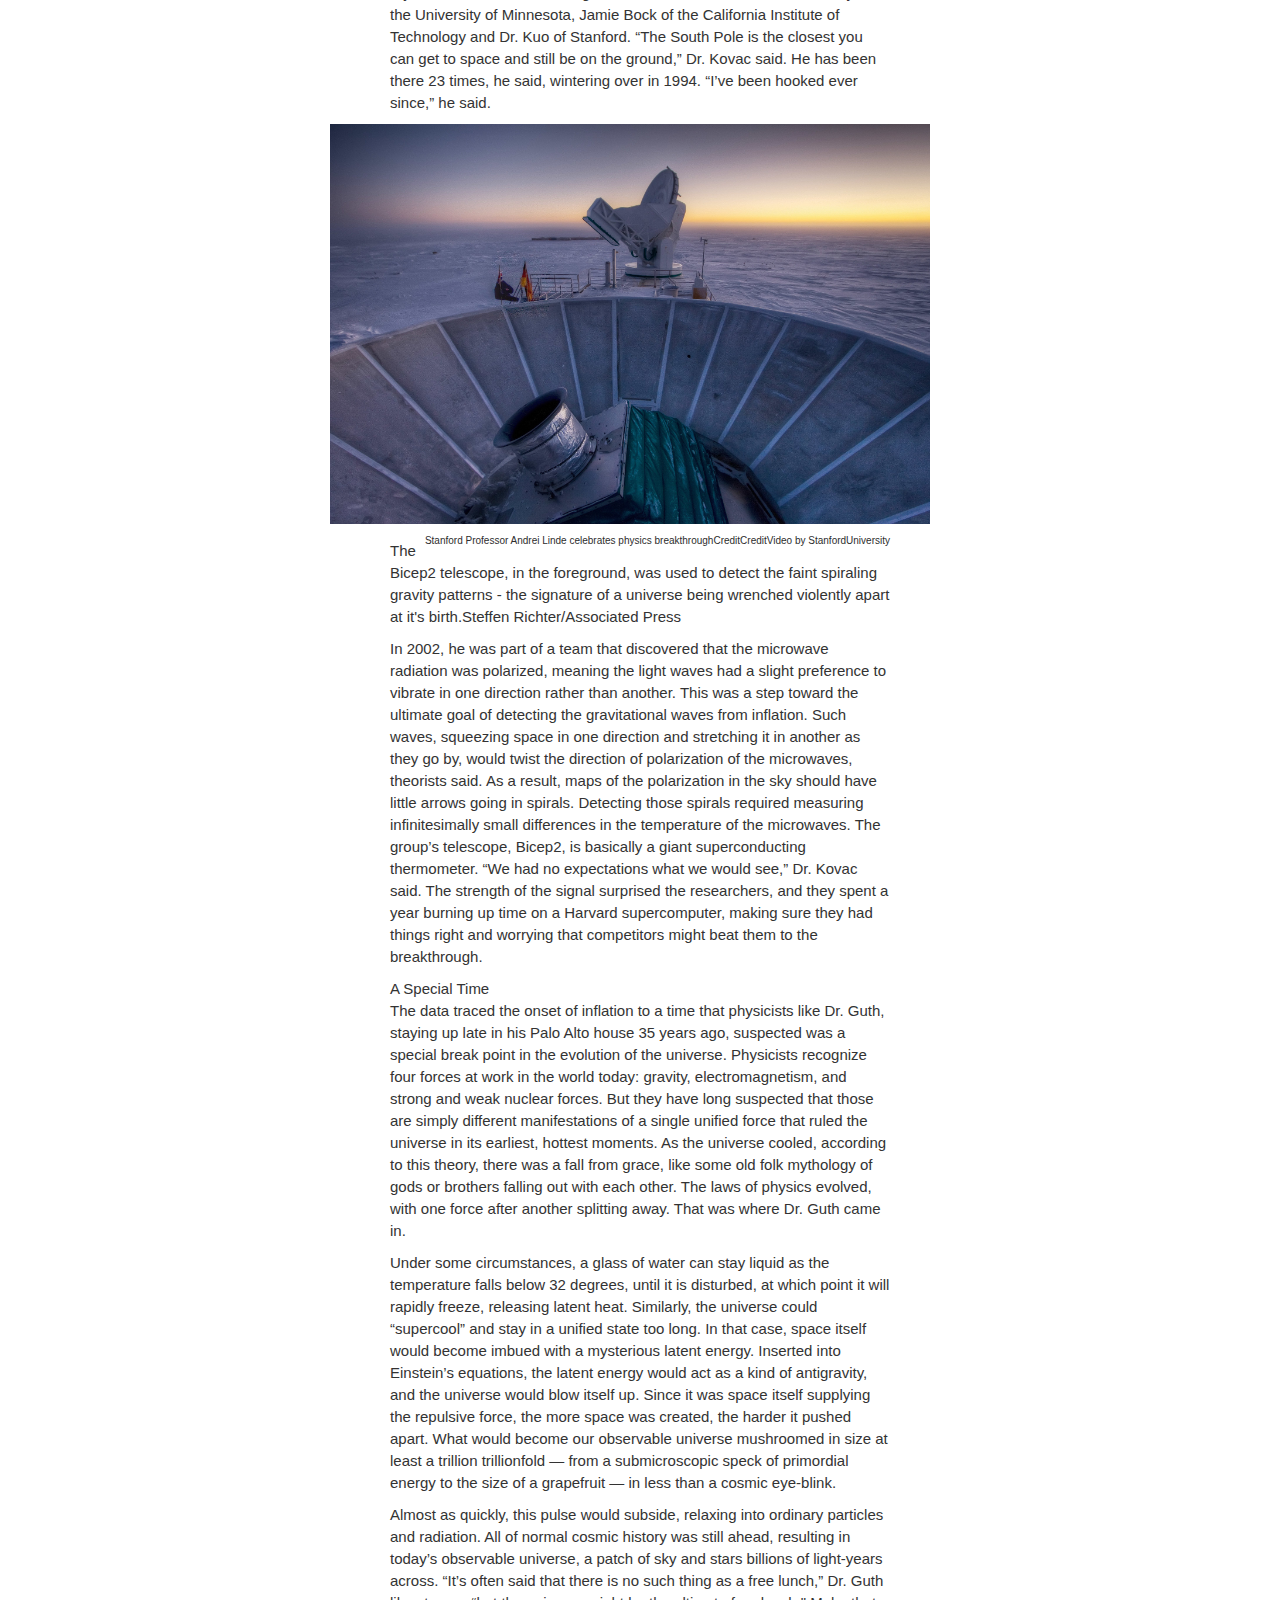
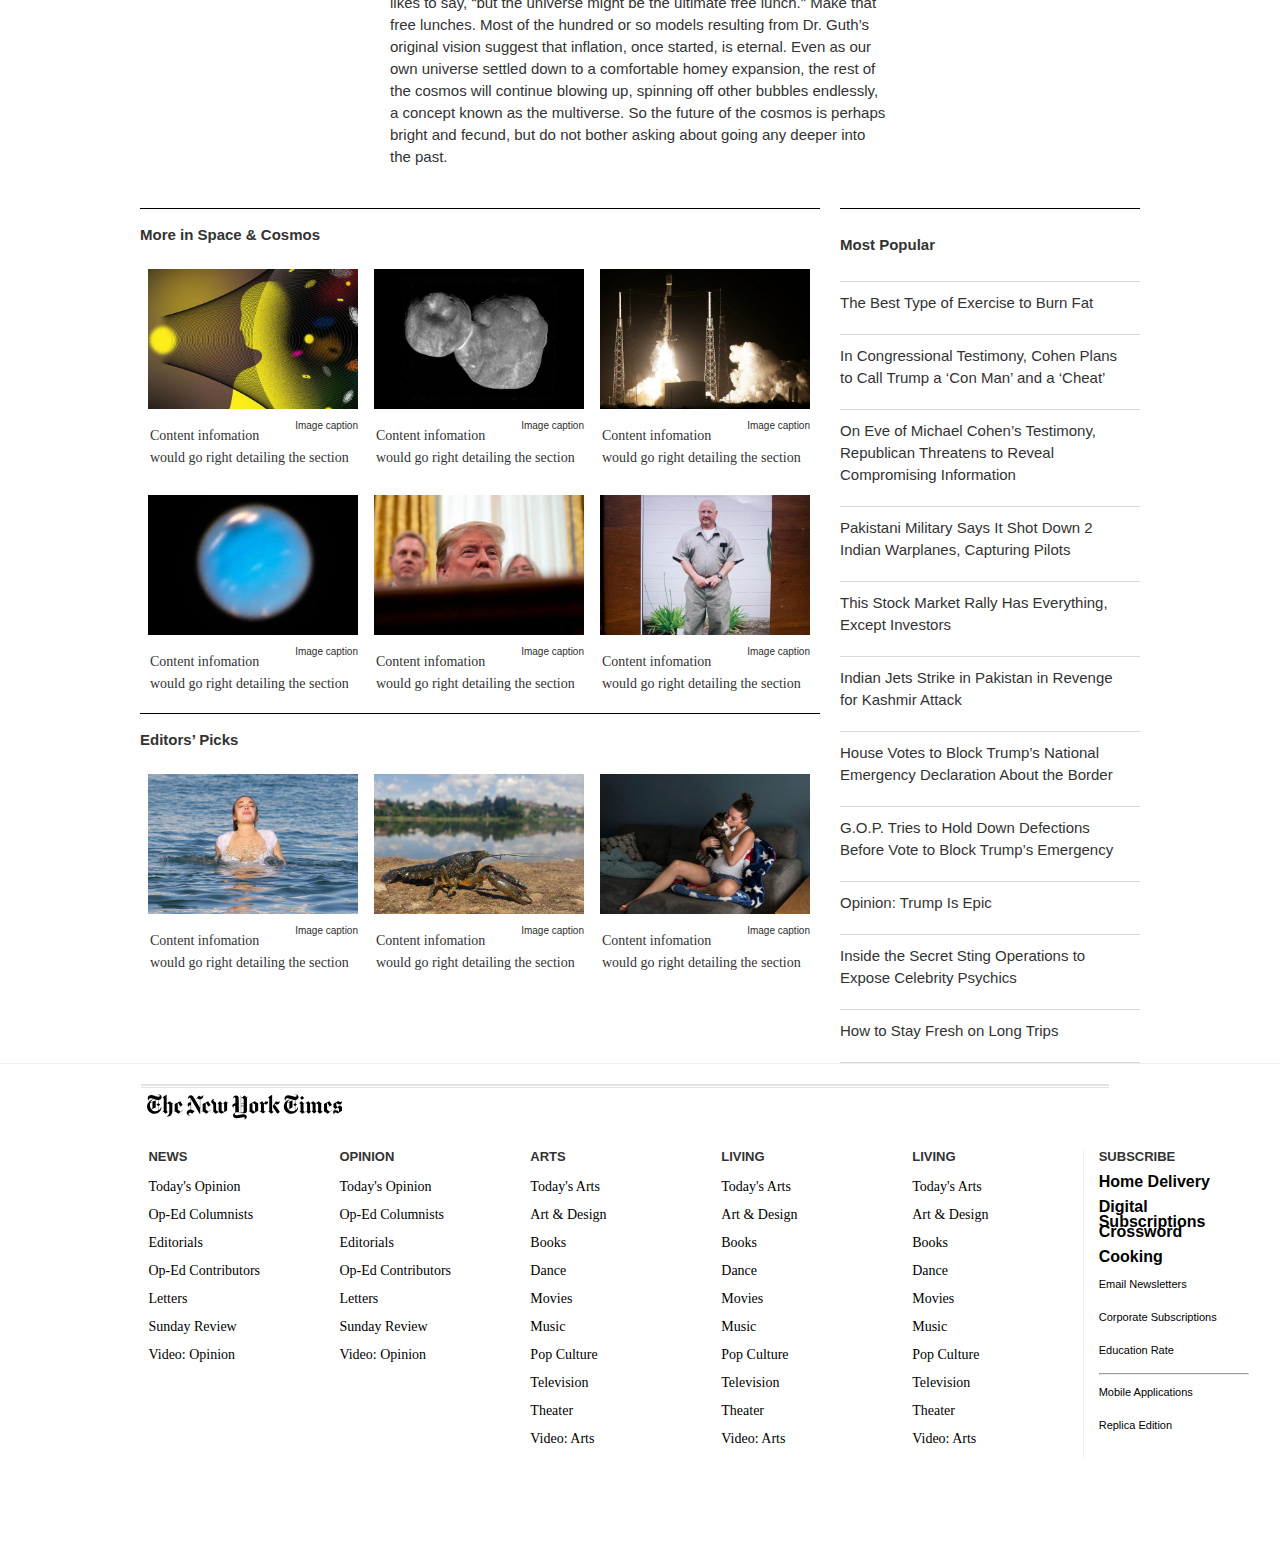
==== commit 3d128bb3: "added some styles" ====
--- a/index.html
+++ b/index.html
@@ -10,7 +10,7 @@
 </head>
 <body>
     <header>
-        <nav class="navbar">
+        <nav class="navbar flex">
             <div class="nav-left">
                 <i class="fas fa-bars"></i>
                 <i class="fas fa-search"></i>
@@ -85,7 +85,7 @@
             </article>
 
         </div>
-        <div class="article-figure">
+        <div class="article-figure article">
             <h3>The Theory of Inflation</h3>
             <p>Astronomers have found evidence to support the theory of inflation, which explains how the universe uniformly and so quickly in the instant after the Big Bang 13.8 billion years ago.</p>
             <div class="inflation">
@@ -106,19 +106,19 @@
                 
                 Andrei Linde of Stanford, a prolific theorist who first described the most popular variant of inflation, known as chaotic inflation, in 1983, was about to go on vacation in the Caribbean last week when Chao-Lin Kuo, a Stanford colleague and a member of Dr. Kovac’s team, knocked on his door with a bottle of Champagne to tell him the news.
             </p>
-            <iframe width="600" height="357" src="https://www.youtube.com/embed/ZlfIVEy_YOA" frameborder="0" allow="accelerometer; autoplay; encrypted-media; gyroscope; picture-in-picture" allowfullscreen></iframe>
+            <iframe src="https://www.youtube.com/embed/ZlfIVEy_YOA" frameborder="0" allow="accelerometer; autoplay; encrypted-media; gyroscope; picture-in-picture" allowfullscreen class="iframe center"></iframe>
             <p>Stanford Professor Andrei Linde celebrates physics breakthroughCreditCreditVideo by StanfordUniversity</p>
             <p>Confused, Dr. Linde called out to his wife, asking if she had ordered anything. 
 
 “And then I told him that in the beginning we thought that this was a delivery but we did not think that we ordered anything, but I simply forgot that actually I did order it, 30 years ago,” Dr. Linde wrote in an email. 
 
-Calling from Bonaire, the Dutch Caribbean island, Dr. Linde said he was still hyperventilating. “Having news like this is the best way of spoiling a vacation,” he said. 
-
-By last weekend, as social media was buzzing with rumors that inflation had been seen and news spread, astrophysicists responded with a mixture of jubilation and caution. 
-
-Max Tegmark, a cosmologist at M.I.T., wrote in an email, “I think that if this stays true, it will go down as one of the greatest discoveries in the history of science.” 
-
-John E. Carlstrom of the University of Chicago, Dr. Kovac’s mentor and head of a competing project called the South Pole Telescope, pronounced himself deeply impressed. “I think the results are beautiful and very convincing,” he said. 
+Calling from Bonaire, the Dutch Caribbean island, Dr. Linde said he was still hyperventilating. “Having news like this is the best way of spoiling a vacation,” he said. </p>
+
+<p>By last weekend, as social media was buzzing with rumors that inflation had been seen and news spread, astrophysicists responded with a mixture of jubilation and caution. 
+
+Max Tegmark, a cosmologist at M.I.T., wrote in an email, “I think that if this stays true, it will go down as one of the greatest discoveries in the history of science.” </p>
+
+<p>John E. Carlstrom of the University of Chicago, Dr. Kovac’s mentor and head of a competing project called the South Pole Telescope, pronounced himself deeply impressed. “I think the results are beautiful and very convincing,” he said. 
 
 Paul J. Steinhardt of Princeton, author of a competitor to inflation that posits the clash of a pair of universes as the cause of genesis, said that if true, the Bicep result would eliminate his model, but he expressed reservations about inflation. 
 
@@ -130,17 +130,18 @@
 
 <h3>Spirals in the Sky</h3>
 
-<p>Gravity waves are the latest and deepest secret yet pried out of the cosmic microwaves, which were discovered accidentally by Arno Penzias and Robert Wilson at Bell Labs 50 years ago. They won the Nobel Prize. 
-
-Dr. Kovac has spent his career trying to read the secrets of these waves. He is one of four leaders of Bicep, which has operated a series of increasingly sensitive radio telescopes at the South Pole, where the thin, dry air creates ideal observing conditions. The others are Clement Pryke of the University of Minnesota, Jamie Bock of the California Institute of Technology and Dr. Kuo of Stanford. 
-
-“The South Pole is the closest you can get to space and still be on the ground,” Dr. Kovac said. He has been there 23 times, he said, wintering over in 1994. “I’ve been hooked ever since,” he said. 
-
-<img src="assets/images/article-image2.jpg">
-The Bicep2 telescope, in the foreground, was used to detect the faint spiraling gravity patterns - the signature of a universe being wrenched violently apart at it's birth.Steffen Richter/Associated Press
-
-
-In 2002, he was part of a team that discovered that the microwave radiation was polarized, meaning the light waves had a slight preference to vibrate in one direction rather than another. 
+<p>Gravity waves are the latest and deepest secret yet pried out of the cosmic microwaves, which were discovered accidentally by Arno Penzias and Robert Wilson at Bell Labs 50 years ago. They won the Nobel Prize.</p> 
+
+<p>Dr. Kovac has spent his career trying to read the secrets of these waves. He is one of four leaders of Bicep, which has operated a series of increasingly sensitive radio telescopes at the South Pole, where the thin, dry air creates ideal observing conditions. The others are Clement Pryke of the University of Minnesota, Jamie Bock of the California Institute of Technology and Dr. Kuo of Stanford. 
+
+“The South Pole is the closest you can get to space and still be on the ground,” Dr. Kovac said. He has been there 23 times, he said, wintering over in 1994. “I’ve been hooked ever since,” he said. </p>
+
+<p><img src="assets/images/article-image2.jpg" class="center">
+<span class="caption">Stanford Professor Andrei Linde celebrates physics breakthroughCreditCreditVideo by StanfordUniversity</span></p>
+<p>The Bicep2 telescope, in the foreground, was used to detect the faint spiraling gravity patterns - the signature of a universe being wrenched violently apart at it's birth.Steffen Richter/Associated Press</p>
+
+
+<p>In 2002, he was part of a team that discovered that the microwave radiation was polarized, meaning the light waves had a slight preference to vibrate in one direction rather than another. 
 
 This was a step toward the ultimate goal of detecting the gravitational waves from inflation. Such waves, squeezing space in one direction and stretching it in another as they go by, would twist the direction of polarization of the microwaves, theorists said. As a result, maps of the polarization in the sky should have little arrows going in spirals. 
 
@@ -161,27 +162,27 @@
 
 As the universe cooled, according to this theory, there was a fall from grace, like some old folk mythology of gods or brothers falling out with each other. The laws of physics evolved, with one force after another splitting away. 
 
-That was where Dr. Guth came in. 
-
-Under some circumstances, a glass of water can stay liquid as the temperature falls below 32 degrees, until it is disturbed, at which point it will rapidly freeze, releasing latent heat. 
+That was where Dr. Guth came in. </p>
+
+<p>Under some circumstances, a glass of water can stay liquid as the temperature falls below 32 degrees, until it is disturbed, at which point it will rapidly freeze, releasing latent heat. 
 
 Similarly, the universe could “supercool” and stay in a unified state too long. In that case, space itself would become imbued with a mysterious latent energy. 
 
 Inserted into Einstein’s equations, the latent energy would act as a kind of antigravity, and the universe would blow itself up. Since it was space itself supplying the repulsive force, the more space was created, the harder it pushed apart. 
 
-What would become our observable universe mushroomed in size at least a trillion trillionfold — from a submicroscopic speck of primordial energy to the size of a grapefruit — in less than a cosmic eye-blink. 
-
-Almost as quickly, this pulse would subside, relaxing into ordinary particles and radiation. All of normal cosmic history was still ahead, resulting in today’s observable universe, a patch of sky and stars billions of light-years across. “It’s often said that there is no such thing as a free lunch,” Dr. Guth likes to say, “but the universe might be the ultimate free lunch." 
+What would become our observable universe mushroomed in size at least a trillion trillionfold — from a submicroscopic speck of primordial energy to the size of a grapefruit — in less than a cosmic eye-blink. </p>
+
+<p>Almost as quickly, this pulse would subside, relaxing into ordinary particles and radiation. All of normal cosmic history was still ahead, resulting in today’s observable universe, a patch of sky and stars billions of light-years across. “It’s often said that there is no such thing as a free lunch,” Dr. Guth likes to say, “but the universe might be the ultimate free lunch." 
 
 Make that free lunches. Most of the hundred or so models resulting from Dr. Guth’s original vision suggest that inflation, once started, is eternal. Even as our own universe settled down to a comfortable homey expansion, the rest of the cosmos will continue blowing up, spinning off other bubbles endlessly, a concept known as the multiverse. 
 
 So the future of the cosmos is perhaps bright and fecund, but do not bother asking about going any deeper into the past. 
 </p>
         </div>
-        <div class="content-trending">
+        <div class="content-trending flex">
             <div class="content">
                 <h5 class="line">More in Space & Cosmos</h5>
-                <div class="content-section">
+                <div class="content-section flex">
                     <div class="content-info ">
                         <img src="assets/images/26SCI-HUBBLE1-SUB-threeByTwoSmallAt2X.jpg" alt="content-info">
                         <span class="caption">Image caption</span>
@@ -214,7 +215,7 @@
                     </div>
                 </div>
                 <h5 class="line">Editors’ Picks</h5>
-                <div class="content-section ">
+                <div class="content-section flex">
                     <div class="content-info ">
                         <img src="assets/images/26LOHAN-threeByTwoSmallAt2X-v4.jpg" alt="content-info">
                         <span class="caption">Image caption</span>
@@ -278,7 +279,7 @@
             <div class="footer-img">
                 <img src="assets/images/nyt_logo.png" alt="NYT logo">
             </div>
-            <div class="main-footer">
+            <div class="main-footer flex">
                 <section class="footer-section">
                     <h3>NEWS</h3>
                     <ul>
--- a/assets/css/style.css
+++ b/assets/css/style.css
@@ -28,7 +28,10 @@
   display: block;
 }
 body {
+  color: #333;
   line-height: 1;
+  font: 15px/22px Arial, Helvetica, sans-serif;
+  vertical-align: baseline;
 }
 ol, ul, li {
   list-style: none;
@@ -45,8 +48,17 @@
   border-collapse: collapse;
   border-spacing: 0;
 }
+p {
+  margin: 0 0 10px 0;
+}
 
 /* custom styles */
+
+.flex{
+  display: flex;
+  flex-direction: row;
+  flex-wrap: wrap;
+}
 
 .navbar{
     position: fixed;
@@ -56,8 +68,6 @@
     height: 40px;
     background-color: #ffffff;
     z-index: 1;
-    display: flex;
-    flex-direction: row;
     justify-content: space-between;
     align-items: center;
     padding: 0 10px;
@@ -87,6 +97,10 @@
 .container{
     margin: 100px auto;
 }
+.center{
+  position: relative;
+  right: 60px;
+}
 
 .big-img{
     width: 940px;
@@ -110,8 +124,8 @@
 }
 
 .article{
-    width: 650px;
-    margin-left: 25%;
+    width: 500px;
+    margin: 0 auto;
 }
 
 .article-date{
@@ -139,13 +153,14 @@
 
 }
 .article img{
-  width: 650px;height: 410px;
+  width: 600px;height: 400px;
+}
+.iframe {
+  width:600px; 
+  height:357px;
 }
 .content-trending{
   width: 1000px;
-  display: flex;
-  flex-direction: row;
-  flex-wrap: wrap;
   margin: 0 auto;
   margin-top: 40px;
 }
@@ -154,13 +169,10 @@
 }
 .content-section{
   width: 680px;
-  display: flex;
-  flex-direction: row;
-  flex-wrap: wrap;
   flex: 3;
 }
 .content-info{
-  width: 210px; height: 180px;
+  width: 210px; height: 210px;
   margin: 8px;
 }
 .content-info img{
@@ -198,21 +210,19 @@
 
 .date{
     display: inline-block;
-    margin-right: 450px;
+    margin-right: 300px;
 }
 
 /* footer style */
 
 footer{
-  width: 100%;
   border-top: 1px solid #eeeeee;
 }
 
 .main-footer{
   margin: 10px auto;
   width: 80vw;
-  display: flex;
-  flex-direction: row;
+  flex-wrap: nowrap;
 }
 
 .footer-section{
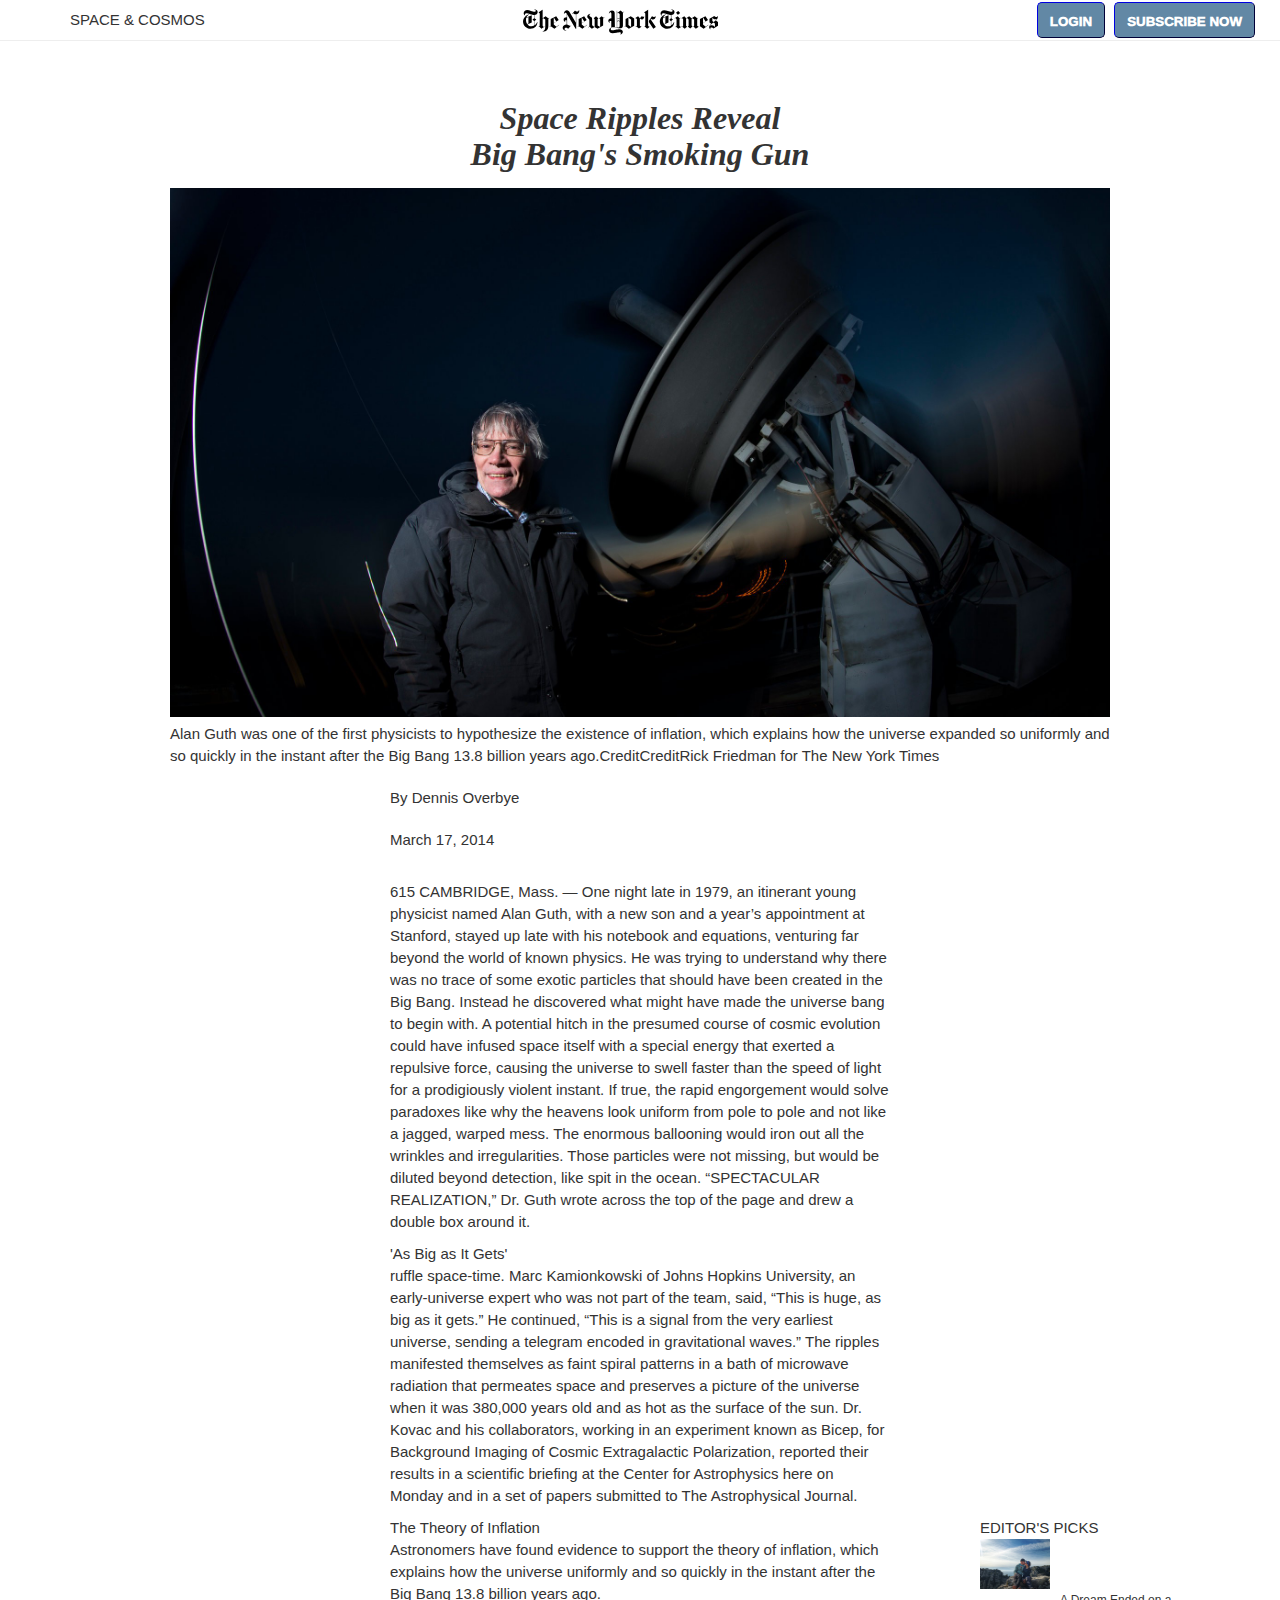
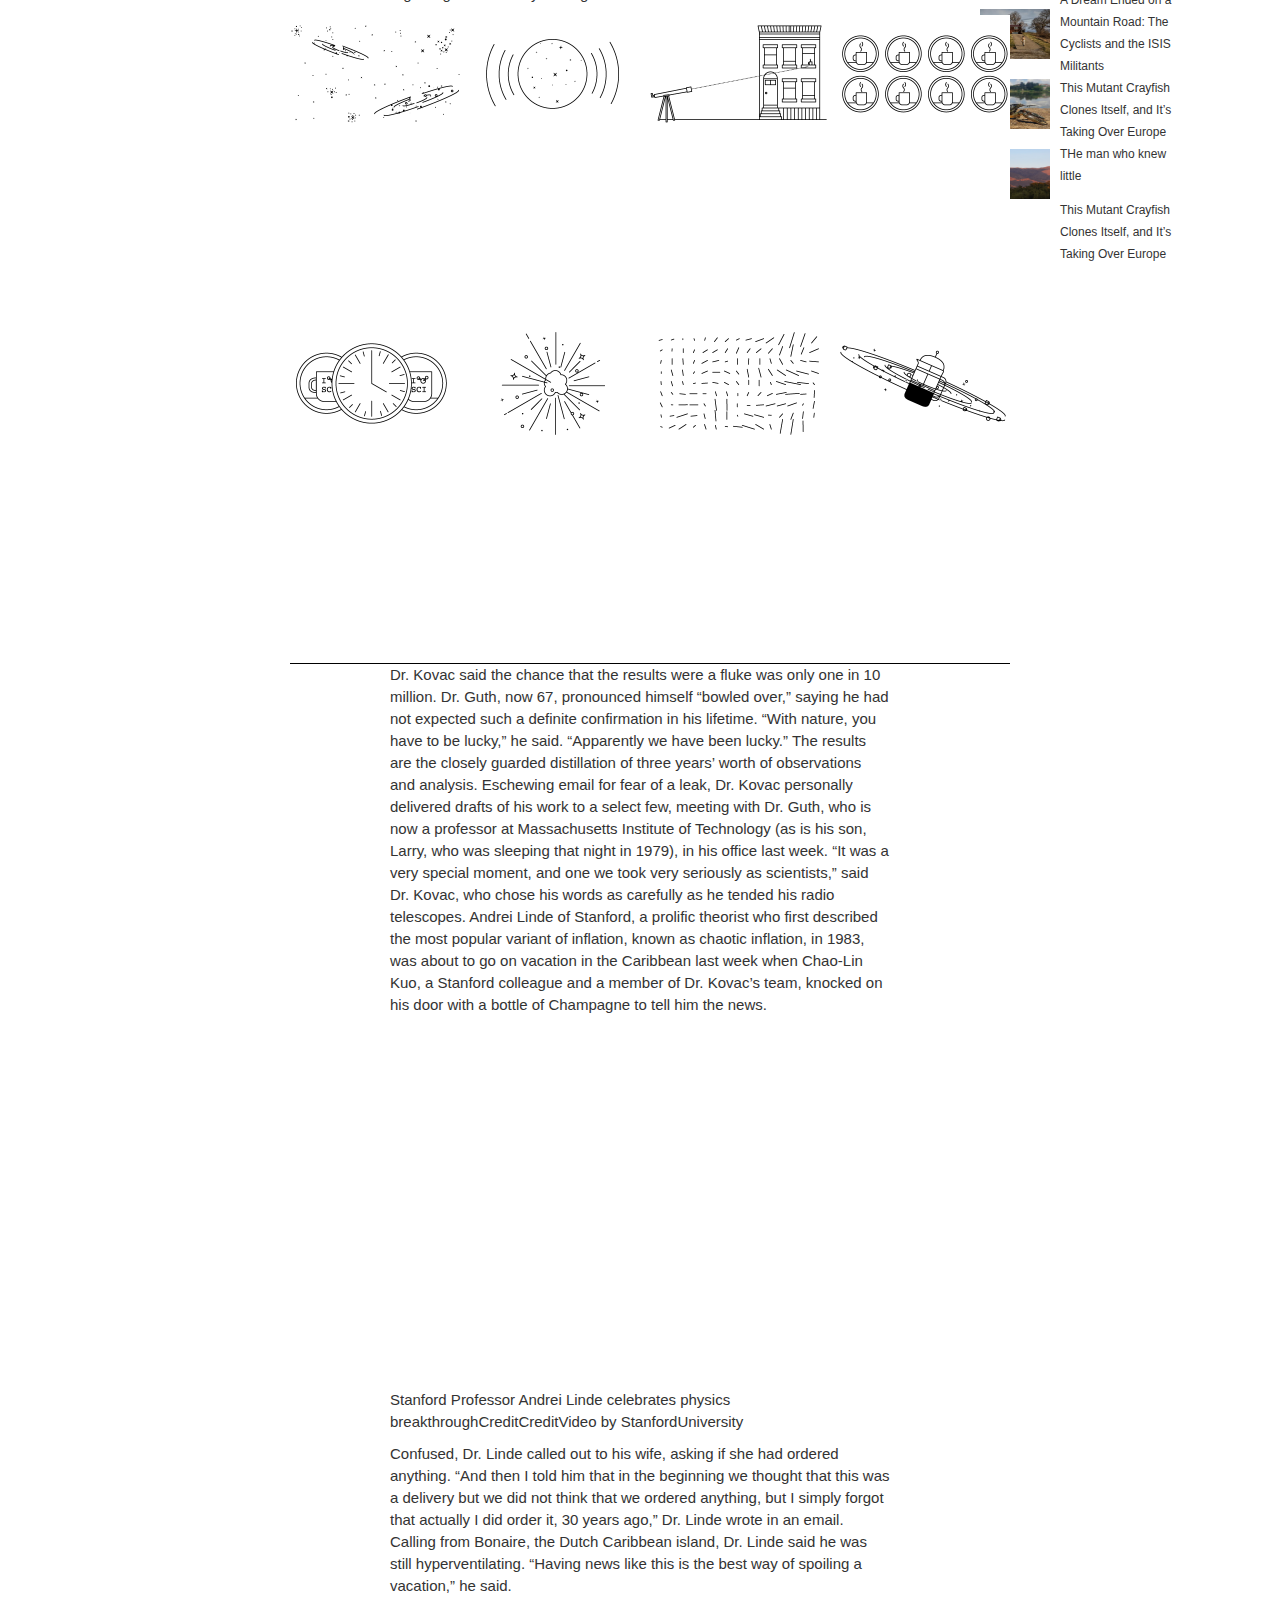
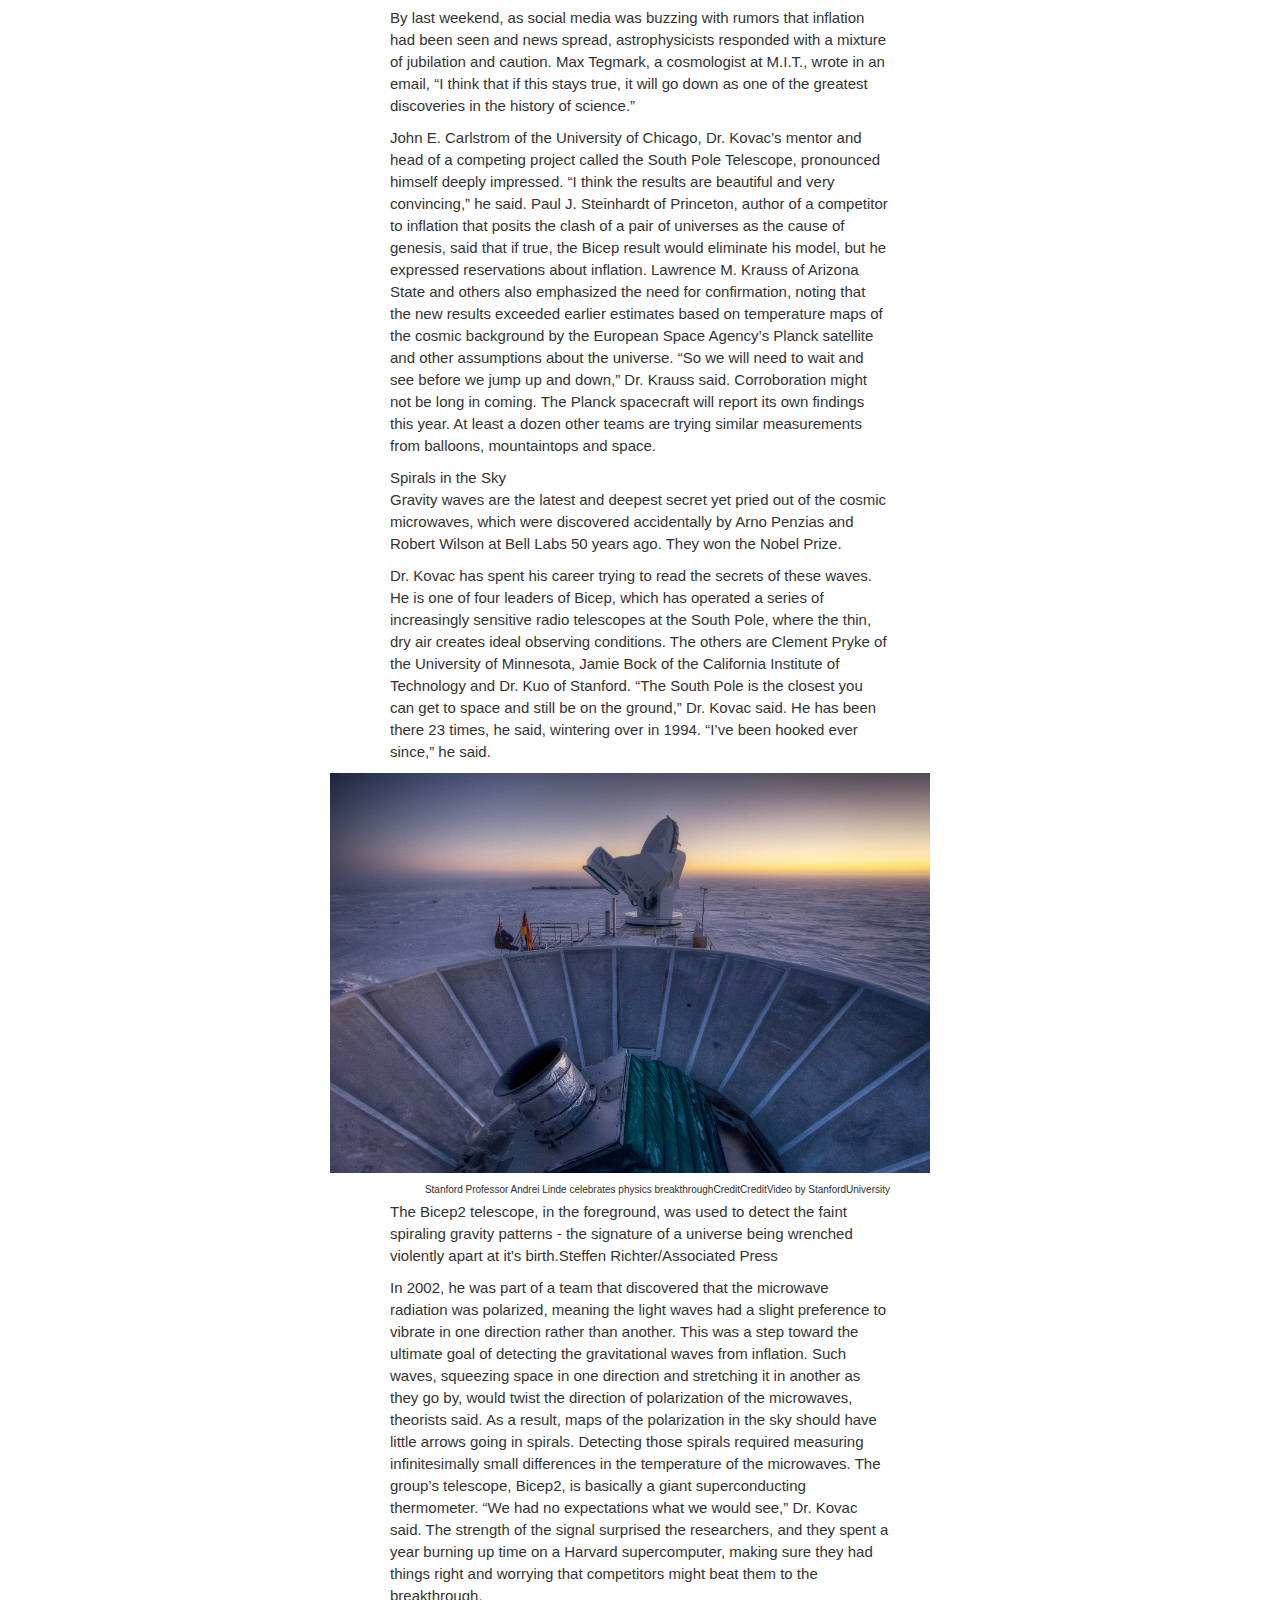
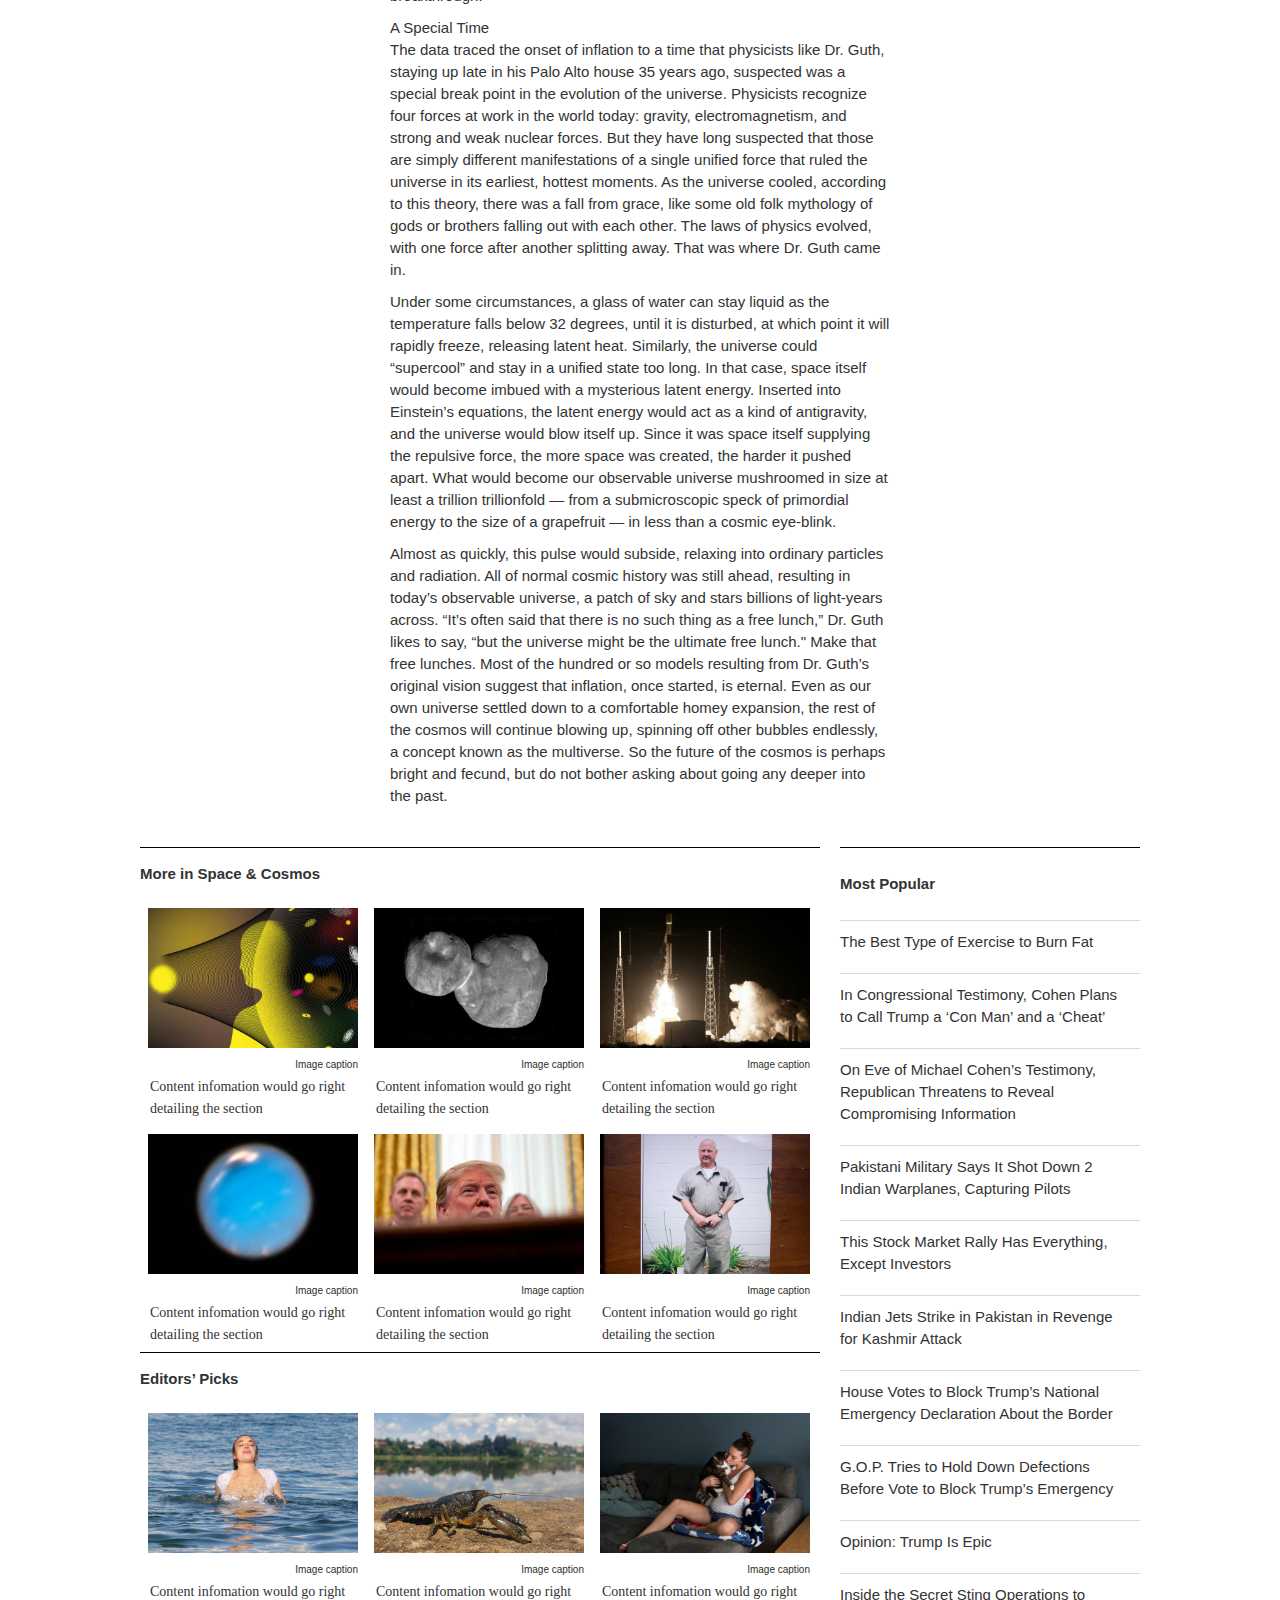
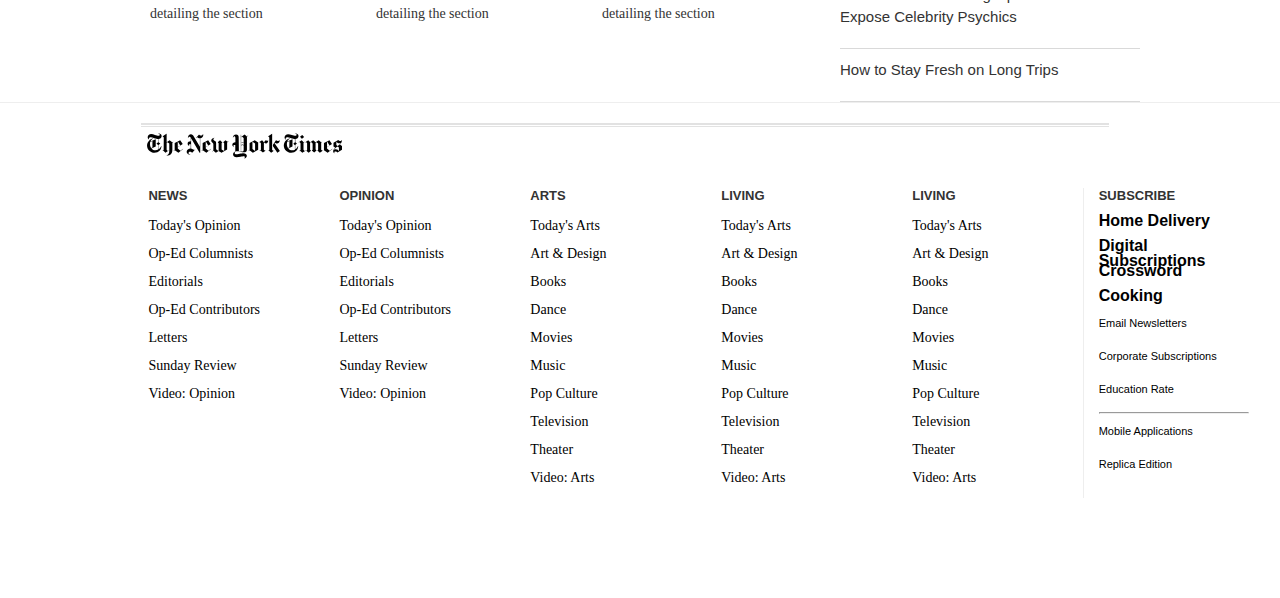
==== commit 5115bb82: "Added inflation figure section" ====
--- a/index.html
+++ b/index.html
@@ -85,11 +85,25 @@
             </article>
 
         </div>
-        <div class="article-figure article">
+        <div class="article-figure article" >
             <h3>The Theory of Inflation</h3>
             <p>Astronomers have found evidence to support the theory of inflation, which explains how the universe uniformly and so quickly in the instant after the Big Bang 13.8 billion years ago.</p>
             <div class="inflation">
-                
+                <div class="inflation-item">
+
+                </div>
+                <div class="inflation-item">
+
+                </div>
+                <div class="inflation-item">
+
+                </div>
+                <div class="inflation-item">
+                    
+                </div>
+                <div class="inflation-item">
+
+                </div>
             </div>
         </div>
         <div class="article">
--- a/assets/css/style.css
+++ b/assets/css/style.css
@@ -50,6 +50,7 @@
 }
 p {
   margin: 0 0 10px 0;
+  clear: both;
 }
 
 /* custom styles */
@@ -293,3 +294,19 @@
   line-height: 21px;
 }
 
+/* inflation section */
+div.inflation{
+  background-image: url(/assets/images/inflation-720.png);
+  background-repeat: no-repeat;
+  background-size: 720px 648px;
+  width: 720px;
+  height: 648px;
+  border-bottom: 1px solid #000;
+  z-index: 1;
+  position: relative;
+  left: -100px;
+}
+
+.article-figure p{
+  clear: none;
+}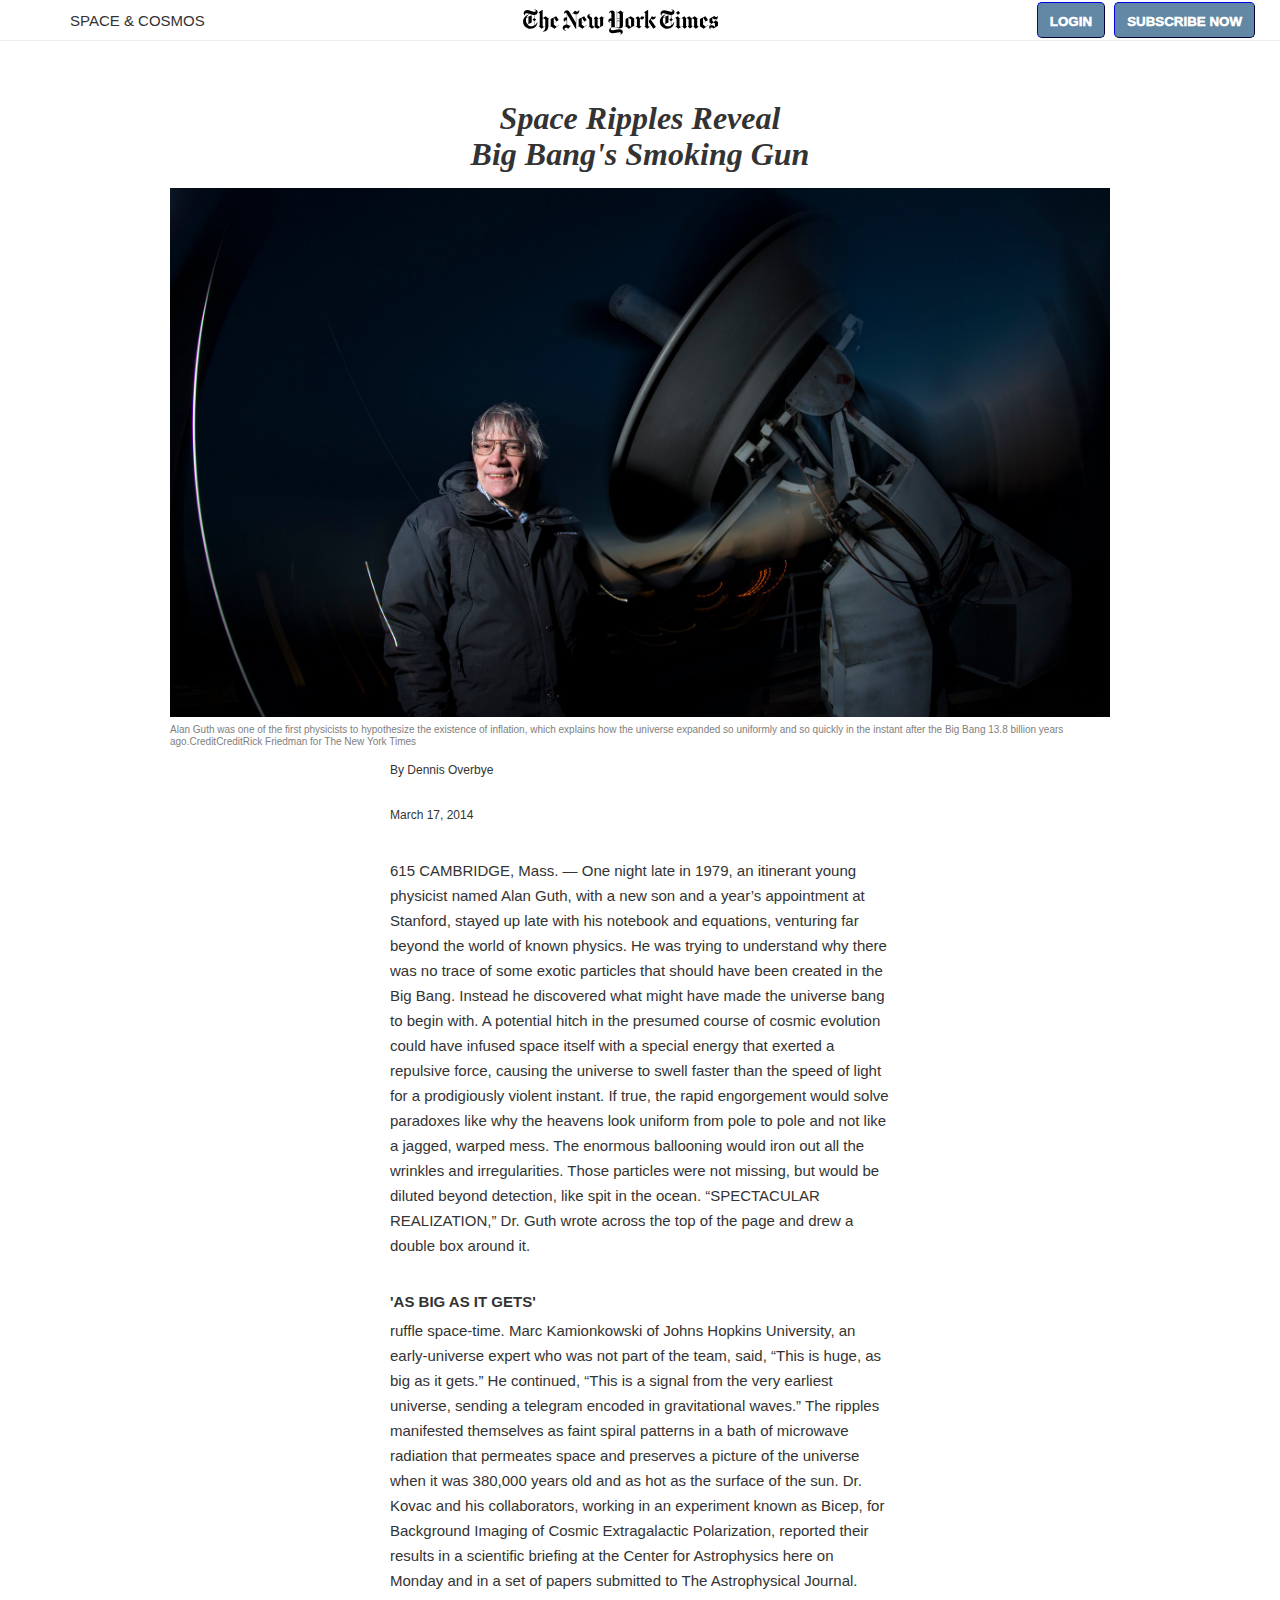
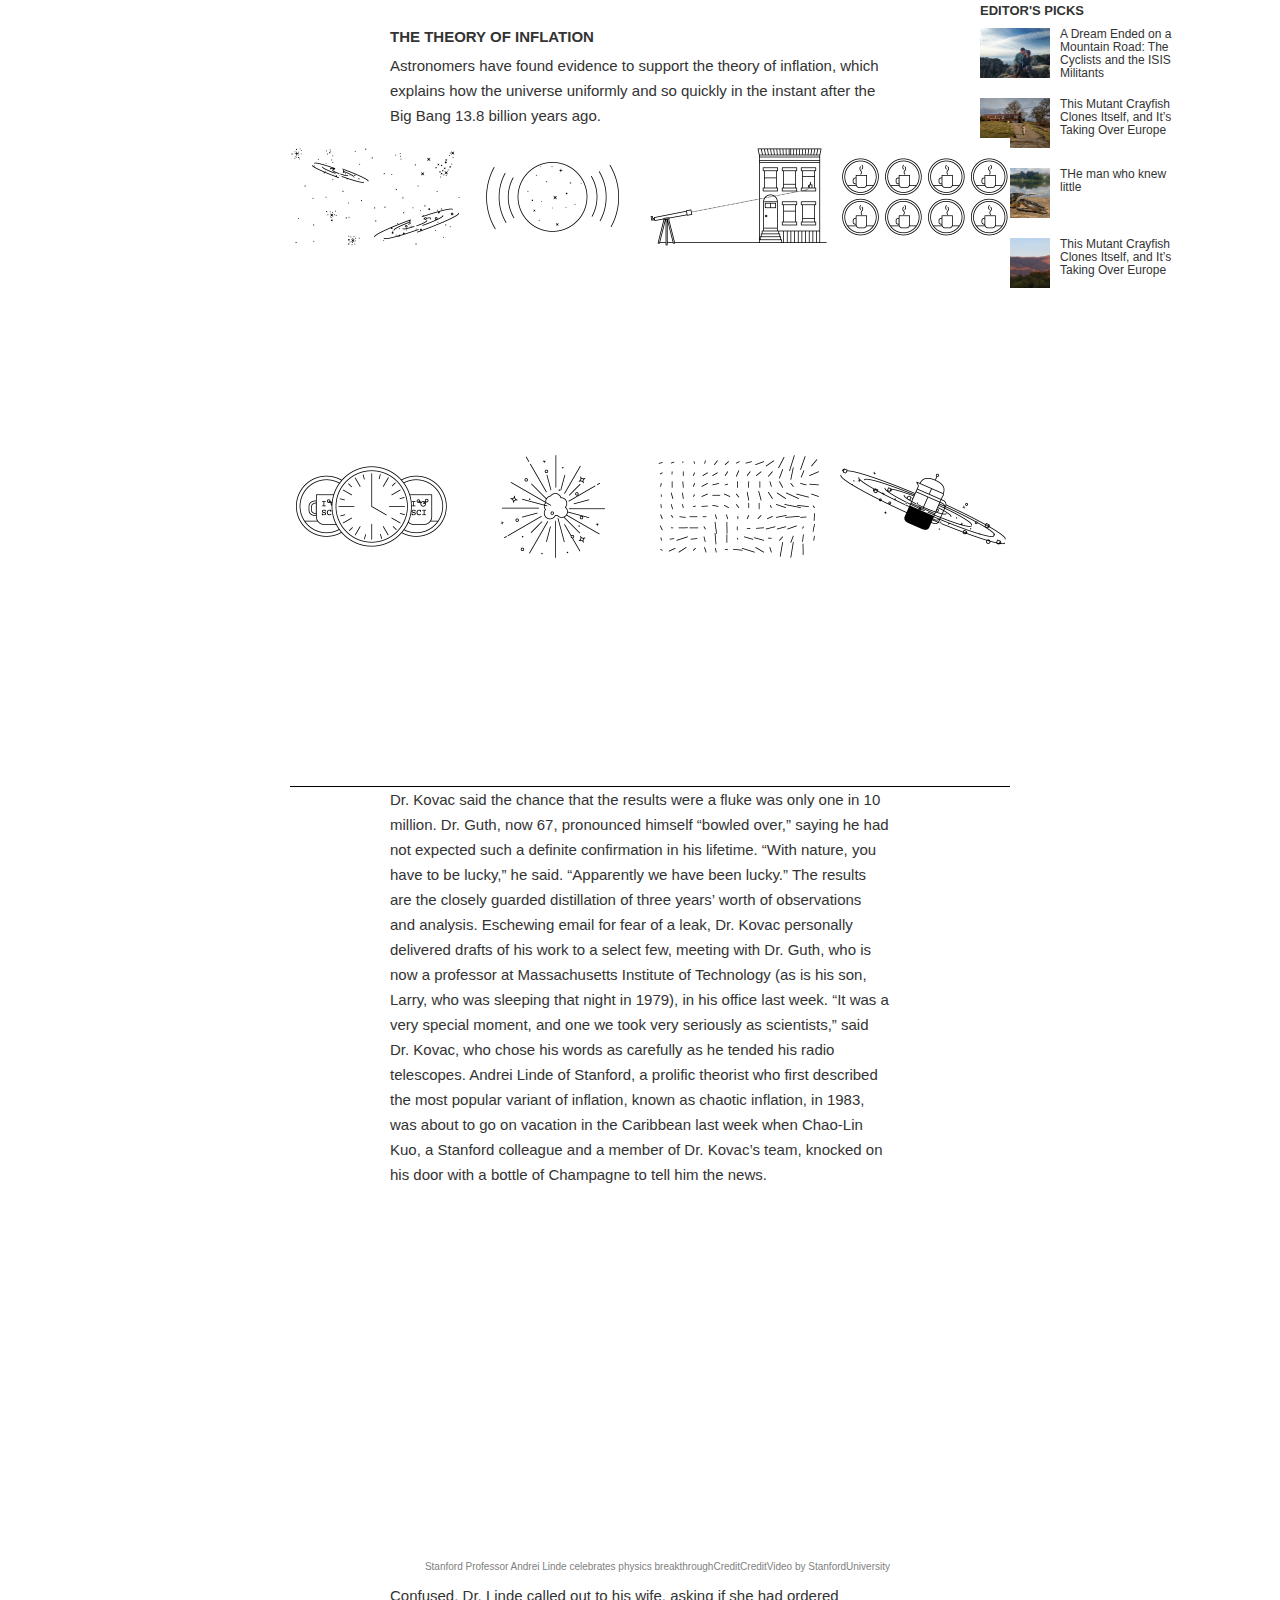
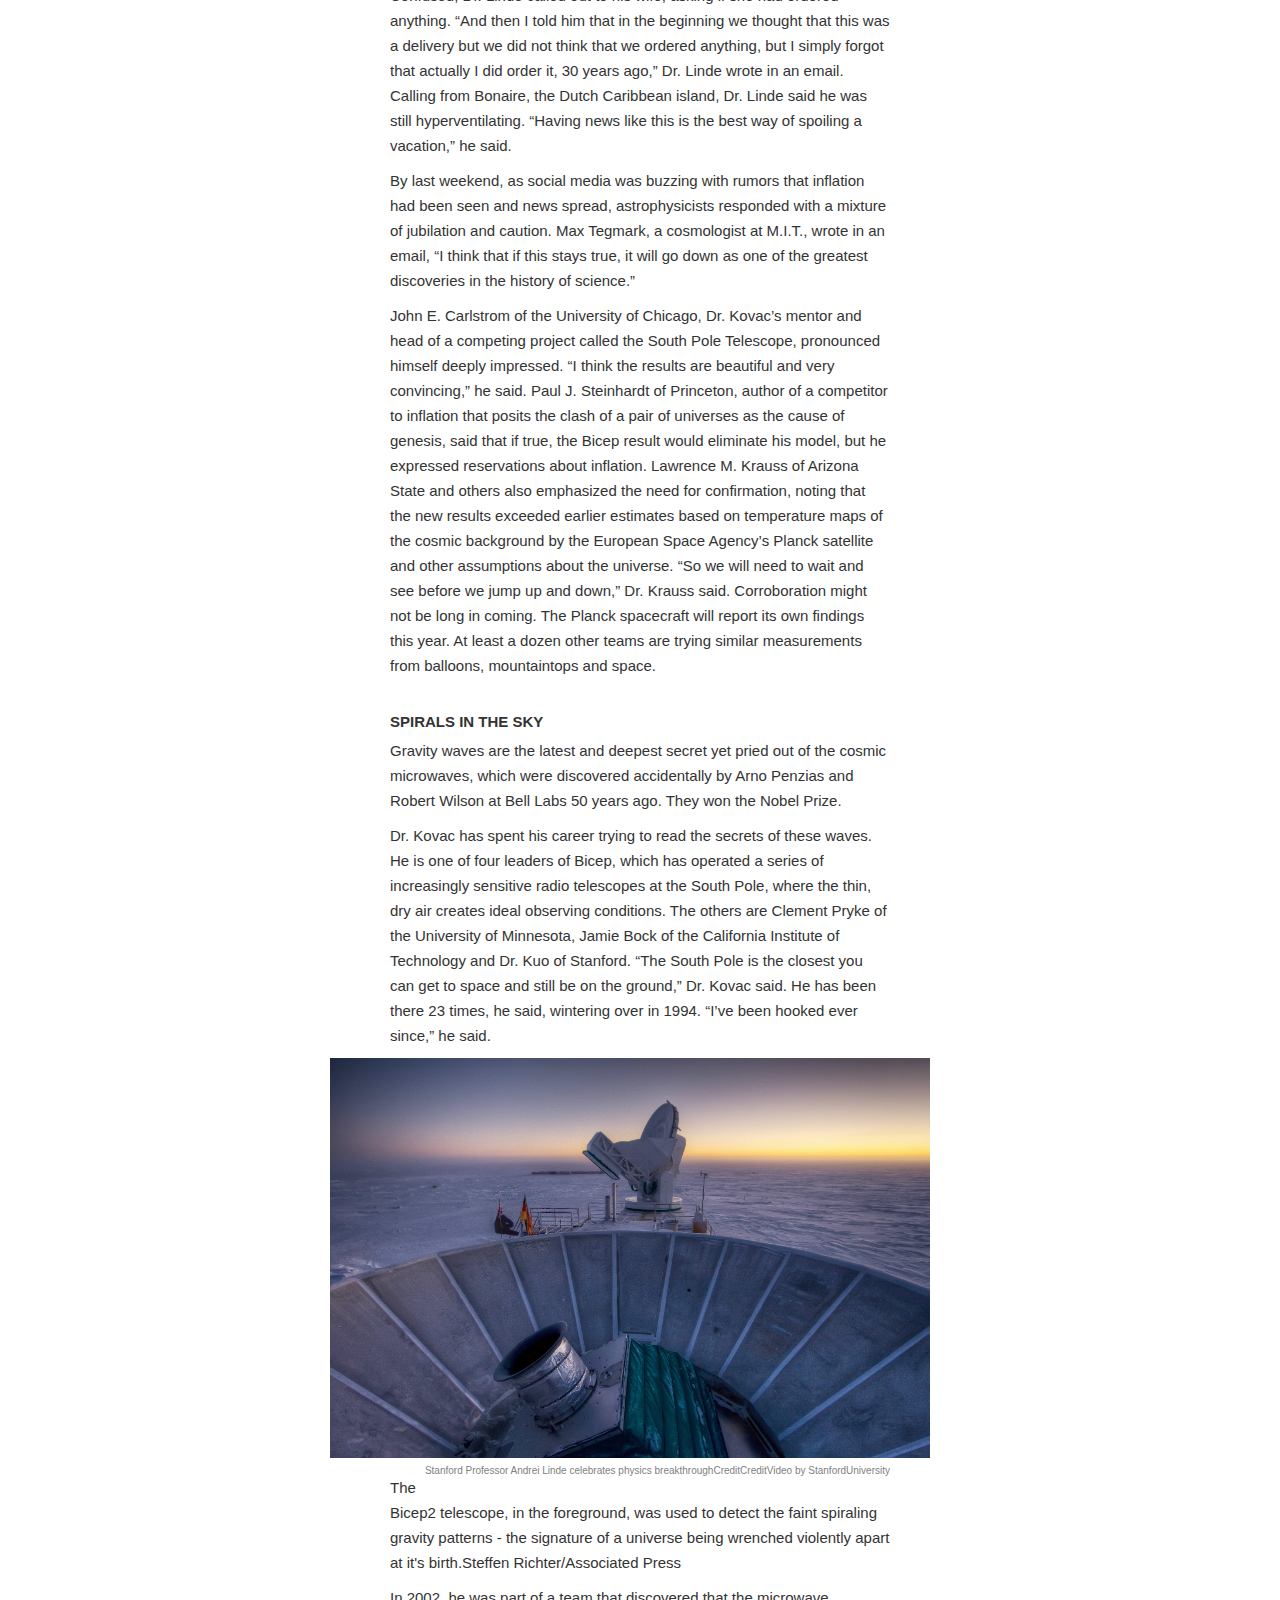
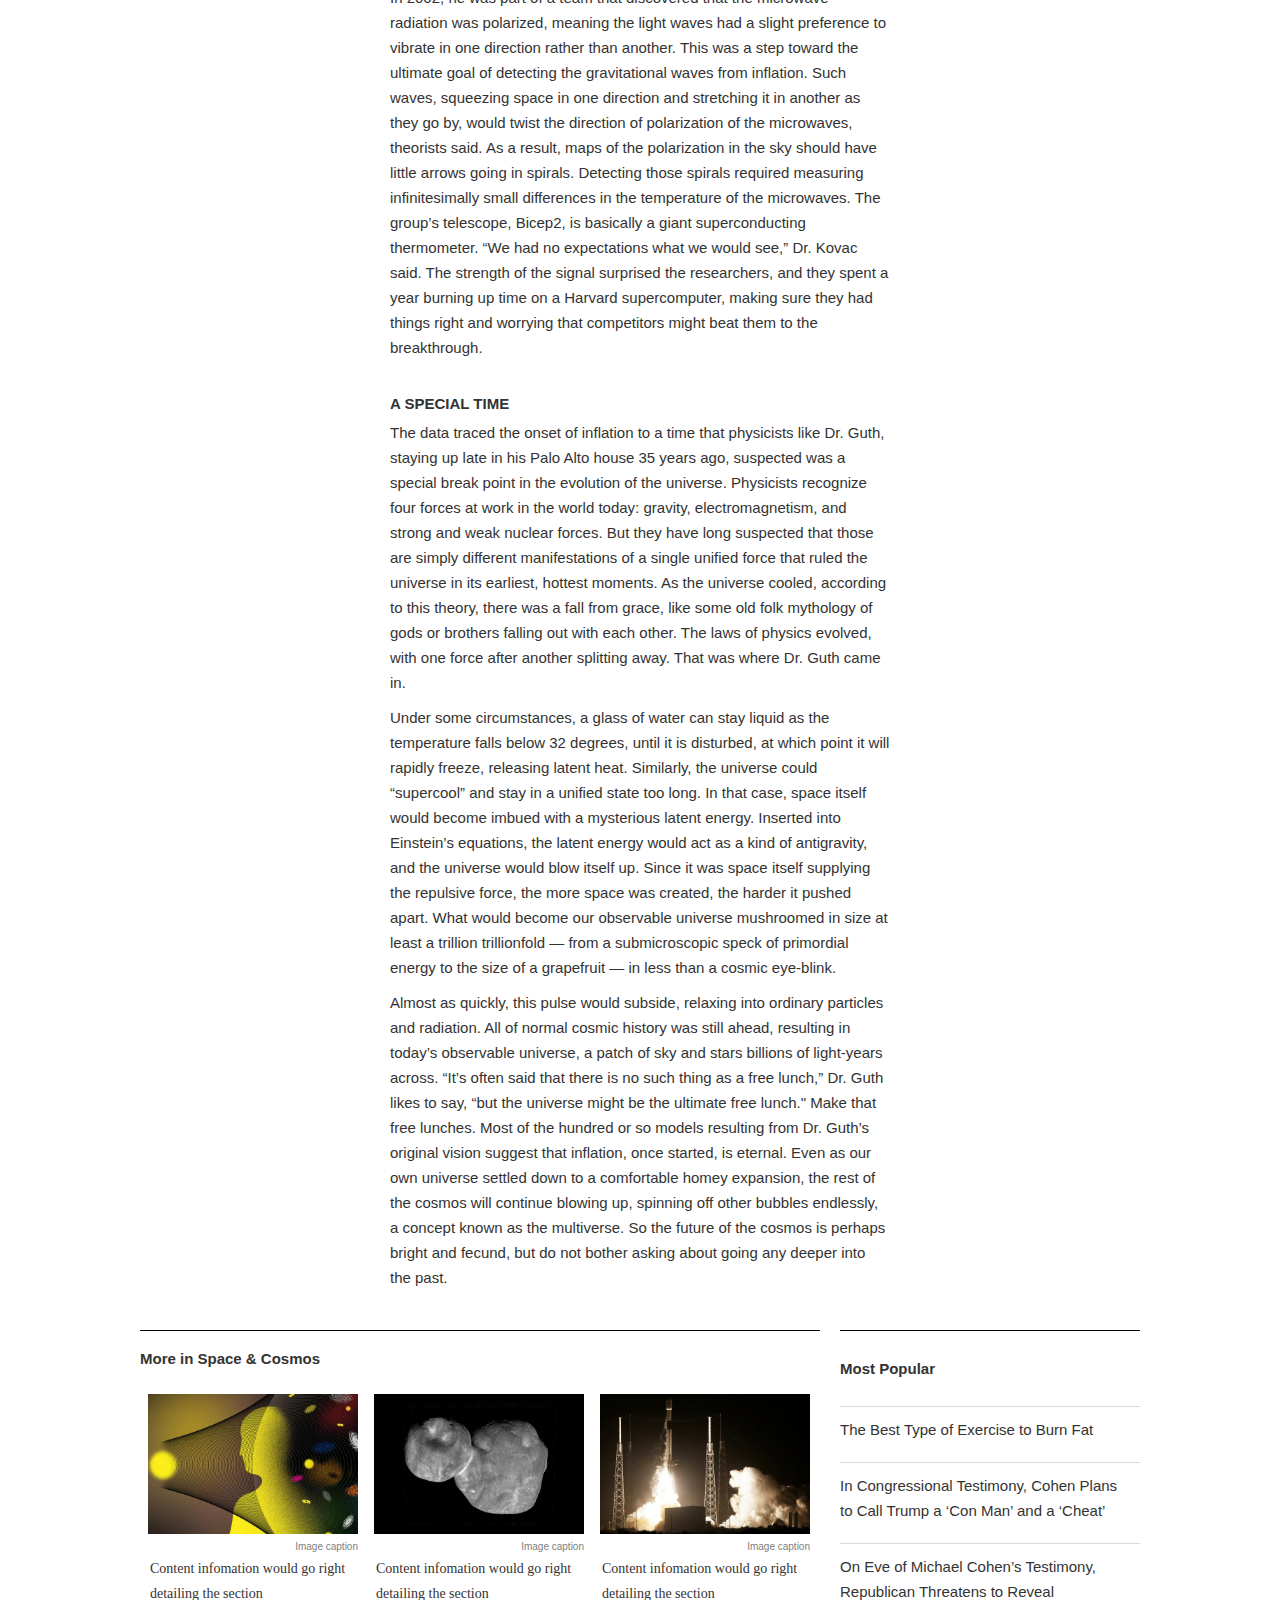
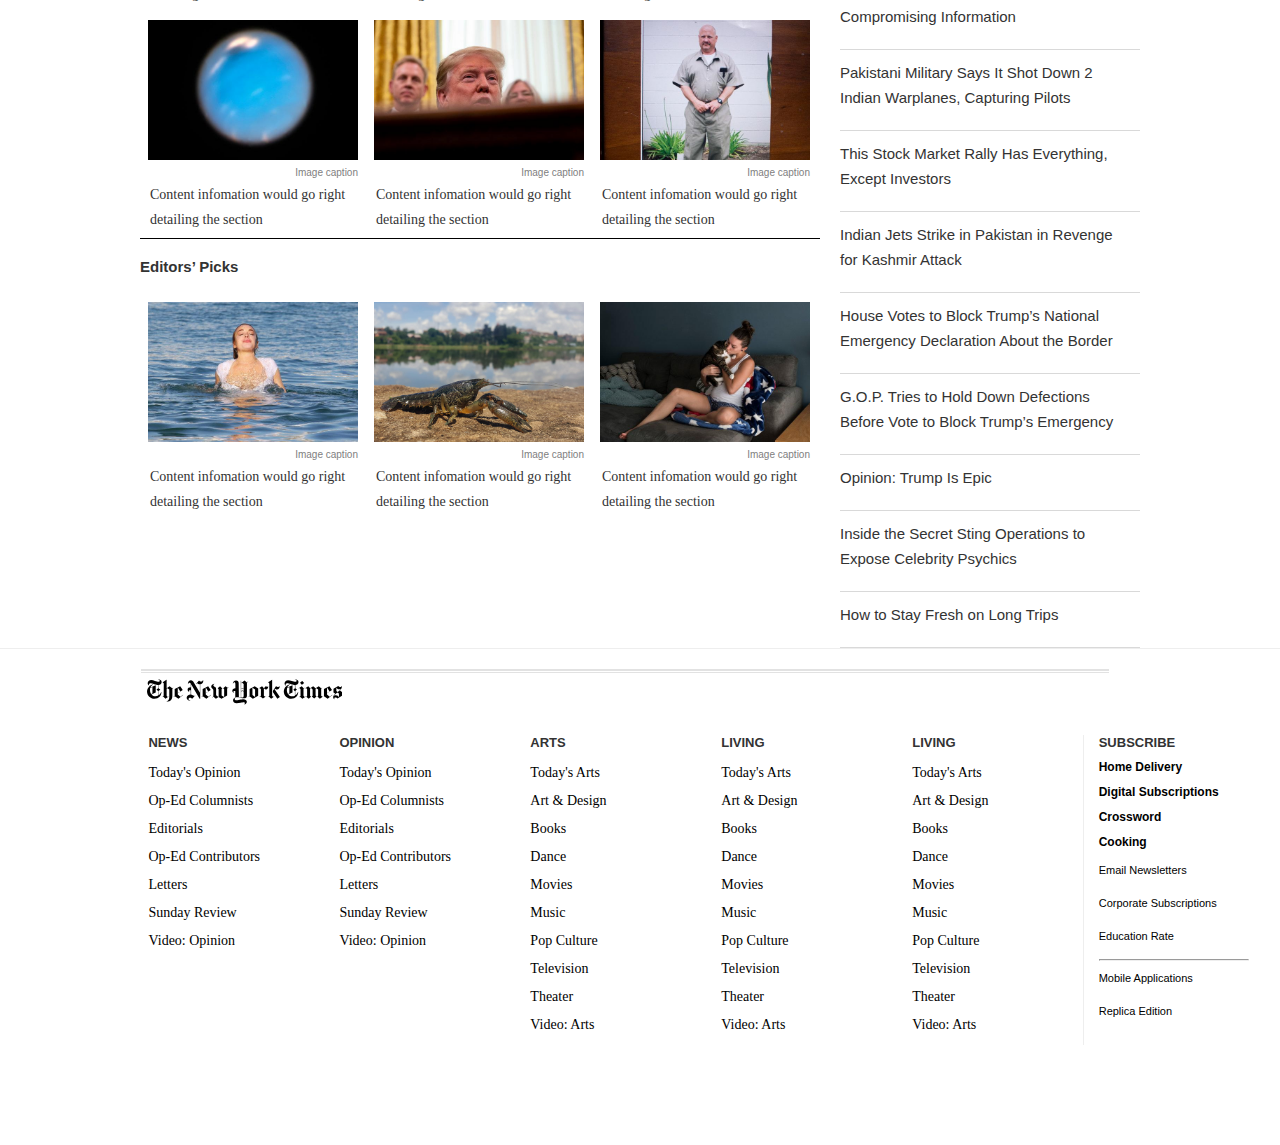
==== commit 481d4e83: "Added some styling" ====
--- a/index.html
+++ b/index.html
@@ -27,11 +27,11 @@
         <div class="big-img">
             <h1>Space Ripples Reveal<br> Big Bang's Smoking Gun</h1>
             <img src="assets/images/18cosmos-superJumbo.jpg" alt="super jumbo">
-            <p>Alan Guth was one of the first physicists to hypothesize the existence of inflation, which explains how the universe expanded so uniformly and so quickly in the instant after the Big Bang 13.8 billion years ago.CreditCreditRick Friedman for The New York Times</p>
+            <p class="caption">Alan Guth was one of the first physicists to hypothesize the existence of inflation, which explains how the universe expanded so uniformly and so quickly in the instant after the Big Bang 13.8 billion years ago.CreditCreditRick Friedman for The New York Times</p>
         </div>
         <div class="article">
-            <p>By Dennis Overbye</p>
-            <div class="article-date">
+            <p class="author">By Dennis Overbye</p>
+            <div class="article-date author">
                 <p class="date">March 17, 2014</p>
                 <div class="socials">
                     <i class="fab fa-facebook"></i>
@@ -49,7 +49,7 @@
 
                 “SPECTACULAR REALIZATION,” Dr. Guth wrote across the top of the page and drew a double box around it.</p>
                 
-            <h3>'As Big as It Gets'</h3>
+            <h2>'As Big as It Gets'</h2>
 
             <p>ruffle space-time. 
 
@@ -64,7 +64,7 @@
                 </p>
         </div>
         <div class="editors-pick">
-            <h4>EDITOR'S PICKS</h4>
+            <h3>EDITOR'S PICKS</h3>
             <article class="editors-section">
                 <img src="assets/images/06Tajikstan-cyclists1-articleLarge-v2.jpg" alt="">
                 <p>
@@ -86,7 +86,7 @@
 
         </div>
         <div class="article-figure article" >
-            <h3>The Theory of Inflation</h3>
+            <h2>The Theory of Inflation</h2>
             <p>Astronomers have found evidence to support the theory of inflation, which explains how the universe uniformly and so quickly in the instant after the Big Bang 13.8 billion years ago.</p>
             <div class="inflation">
                 <div class="inflation-item">
@@ -121,7 +121,7 @@
                 Andrei Linde of Stanford, a prolific theorist who first described the most popular variant of inflation, known as chaotic inflation, in 1983, was about to go on vacation in the Caribbean last week when Chao-Lin Kuo, a Stanford colleague and a member of Dr. Kovac’s team, knocked on his door with a bottle of Champagne to tell him the news.
             </p>
             <iframe src="https://www.youtube.com/embed/ZlfIVEy_YOA" frameborder="0" allow="accelerometer; autoplay; encrypted-media; gyroscope; picture-in-picture" allowfullscreen class="iframe center"></iframe>
-            <p>Stanford Professor Andrei Linde celebrates physics breakthroughCreditCreditVideo by StanfordUniversity</p>
+            <p class="caption">Stanford Professor Andrei Linde celebrates physics breakthroughCreditCreditVideo by StanfordUniversity</p>
             <p>Confused, Dr. Linde called out to his wife, asking if she had ordered anything. 
 
 “And then I told him that in the beginning we thought that this was a delivery but we did not think that we ordered anything, but I simply forgot that actually I did order it, 30 years ago,” Dr. Linde wrote in an email. 
@@ -142,7 +142,7 @@
 
 Corroboration might not be long in coming. The Planck spacecraft will report its own findings this year. At least a dozen other teams are trying similar measurements from balloons, mountaintops and space.</p>
 
-<h3>Spirals in the Sky</h3>
+<h2>Spirals in the Sky</h2>
 
 <p>Gravity waves are the latest and deepest secret yet pried out of the cosmic microwaves, which were discovered accidentally by Arno Penzias and Robert Wilson at Bell Labs 50 years ago. They won the Nobel Prize.</p> 
 
@@ -168,7 +168,7 @@
 
 
 
-<h3>A Special Time</h3>
+<h2>A Special Time</h2>
 
 <p>The data traced the onset of inflation to a time that physicists like Dr. Guth, staying up late in his Palo Alto house 35 years ago, suspected was a special break point in the evolution of the universe. 
 
--- a/assets/css/style.css
+++ b/assets/css/style.css
@@ -30,7 +30,7 @@
 body {
   color: #333;
   line-height: 1;
-  font: 15px/22px Arial, Helvetica, sans-serif;
+  font: 15px/25px Arial, Helvetica, sans-serif;
   vertical-align: baseline;
 }
 ol, ul, li {
@@ -50,7 +50,24 @@
 }
 p {
   margin: 0 0 10px 0;
-  clear: both;
+}
+h2{
+  font-size: 15px;
+  font-weight: 700;
+  height: 25px;
+  line-height: 17px;
+  text-transform: uppercase;
+  margin-top: 35px;
+}
+h3{
+  color: rgb(51, 51, 51);
+  font-size: 13px;
+  font-weight: 700;
+  height: 25px;
+  line-height: 15px;
+  text-transform: uppercase;
+  width: 150px;
+  margin: 0px;
 }
 
 /* custom styles */
@@ -151,7 +168,11 @@
   width: 210px; min-height: 70px;
   display: block;
   font-size: 12px;
-
+  line-height: 13px;
+
+}
+.author{
+  font-size: 12px;
 }
 .article img{
   width: 600px;height: 400px;
@@ -180,13 +201,14 @@
   width: 210px;height: 140px;
 }
 .content-info p{
-  margin: 10px 2px 2px 2px;
+  margin: 15px 2px 2px 2px;
   font-family: serif;
   font-size: 14px;
 }
 .caption{
   font-size: 10px;
-  color: #2d2d2d;
+  color: #808080;
+  line-height: 12px;
   float: right;
 }
 .line{
@@ -258,17 +280,6 @@
   text-decoration: none
 }
 
-.footer-section h3, .footer-right h3{
-  color: rgb(51, 51, 51);
-  font-size: 13px;
-  font-weight: 700;
-  height: 25px;
-  line-height: 15px;
-  text-transform: uppercase;
-  width: 150px;
-  margin: 0px;
-}
-
 .footer-right{
   border-left: 1px solid #eeeeee;
   padding-left: 15px;
@@ -277,8 +288,8 @@
   color: rgb(0, 0, 0);
   text-transform: capitalize;
   width: 150px;
-  font-size: 16px;
-  font-weight: 700;
+  font-size: 12px;
+  font-weight: 600;
   height: 25px;
   line-height: 15px;
   padding-bottom: 0px;
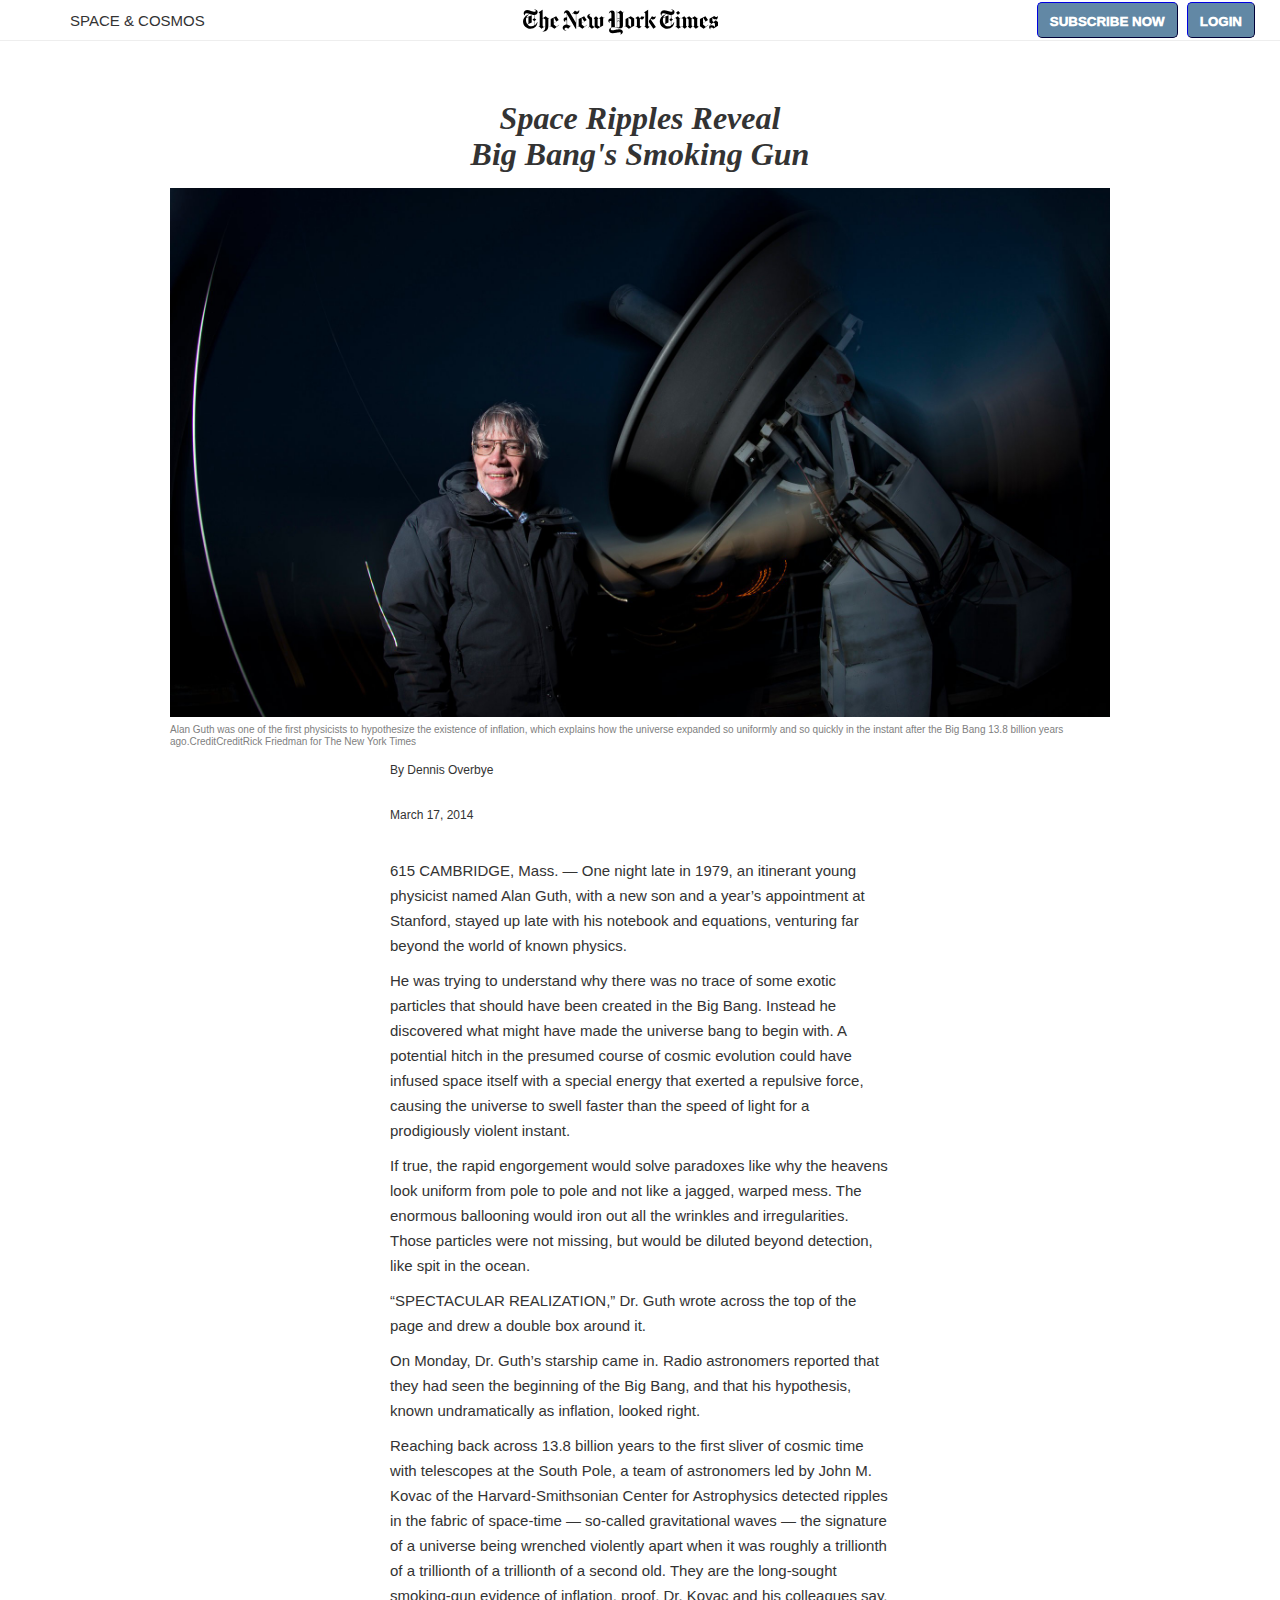
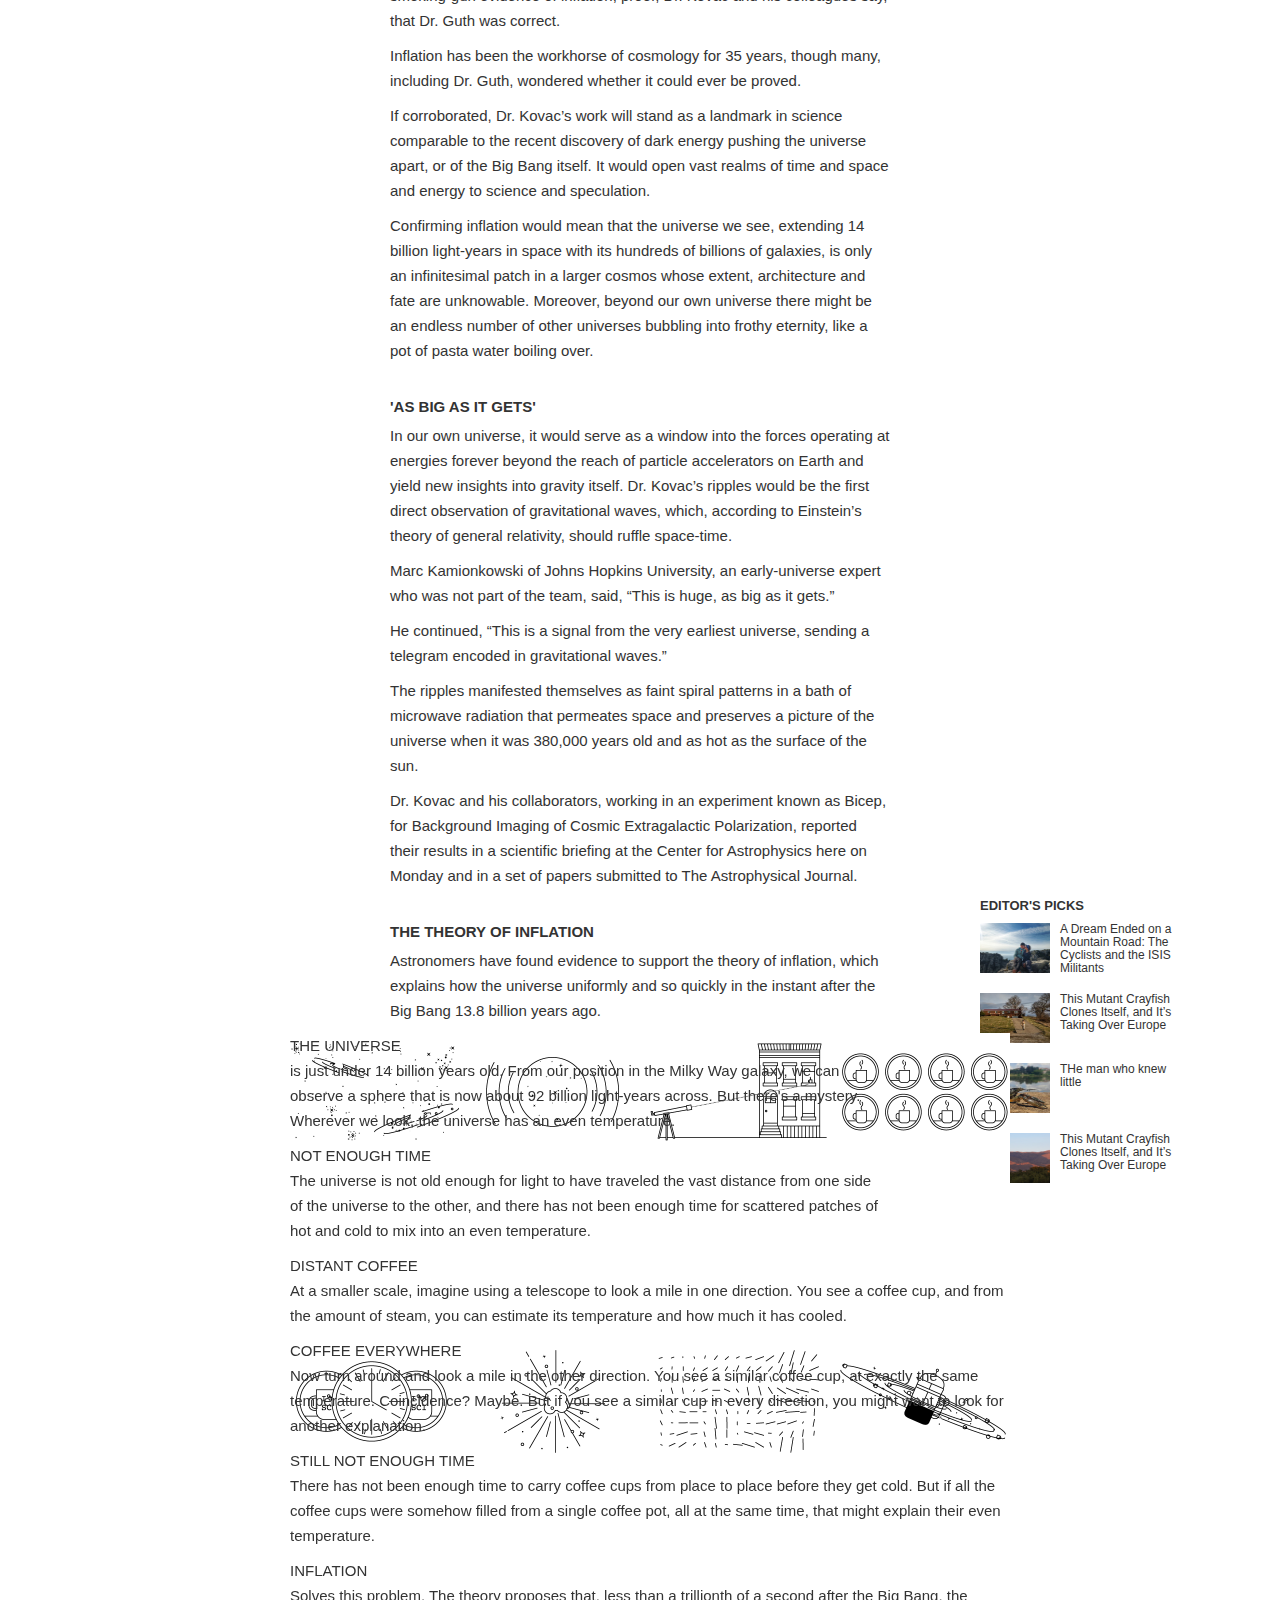
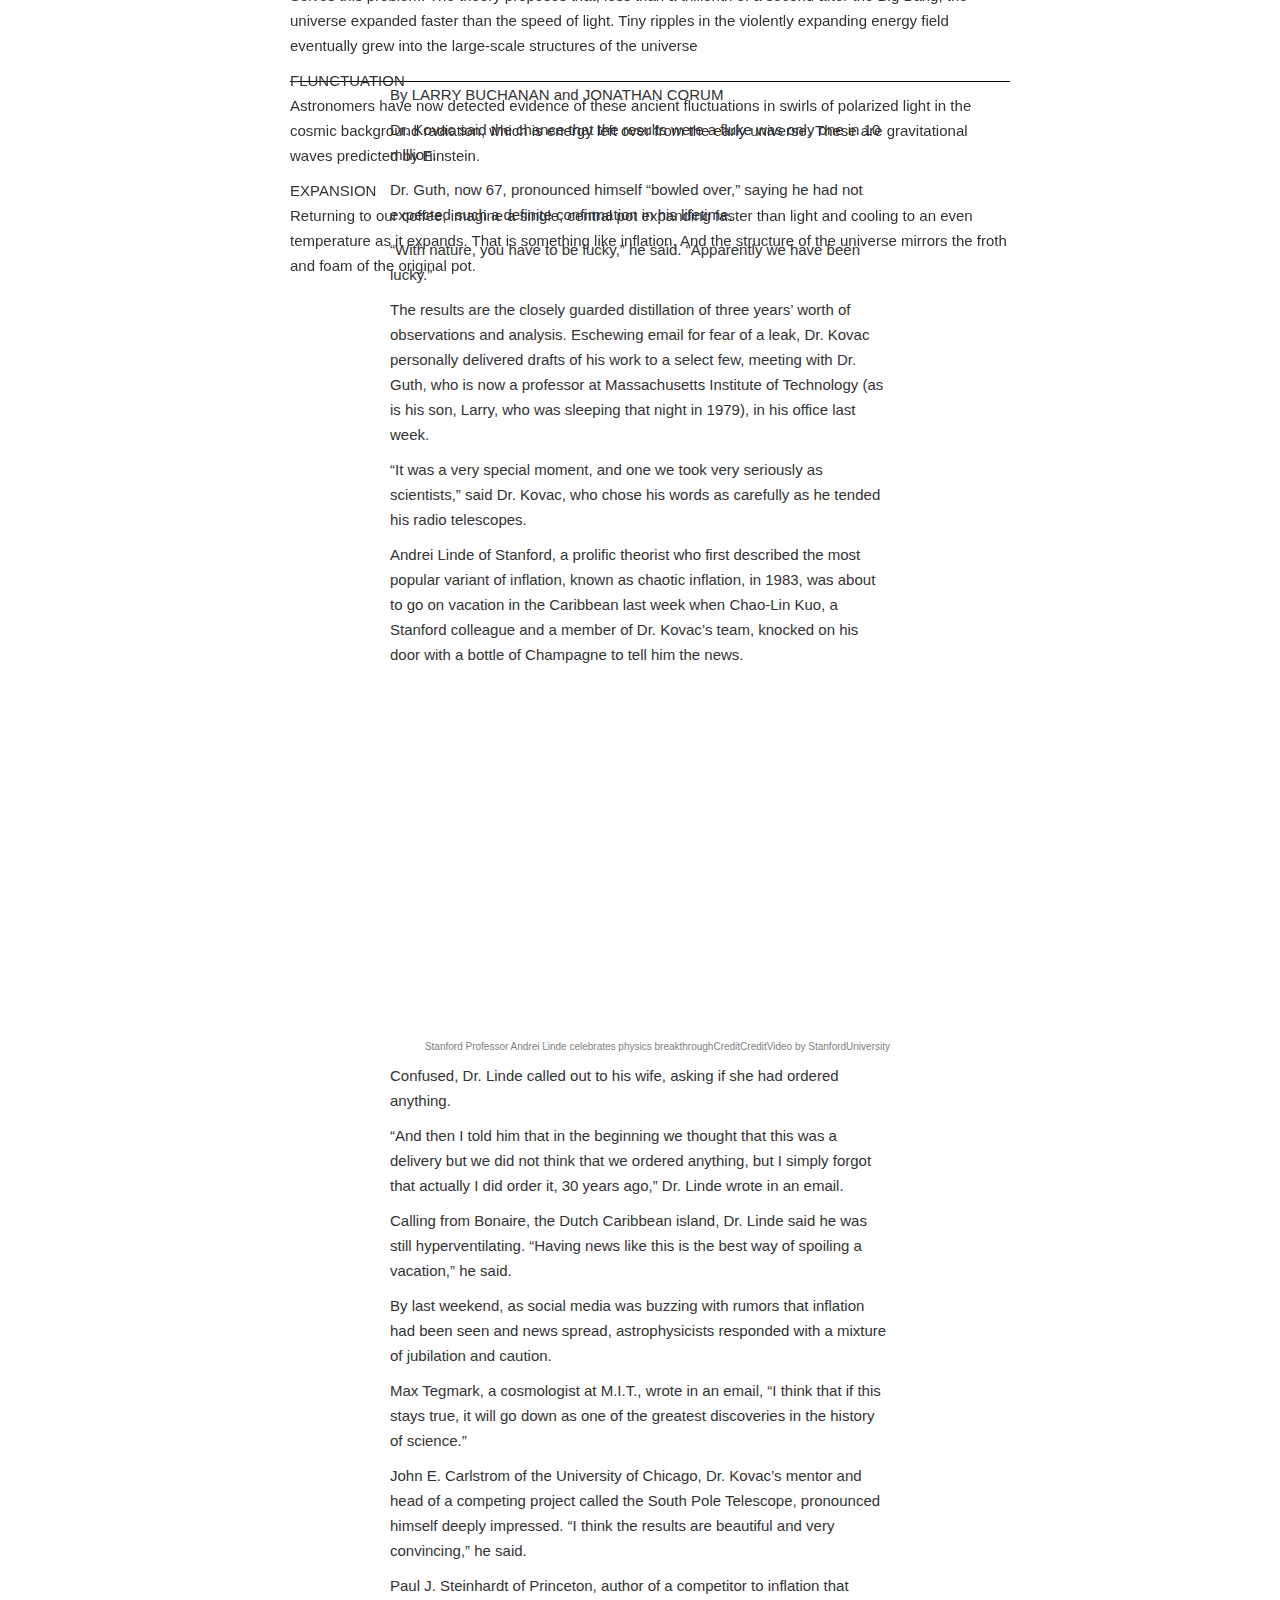
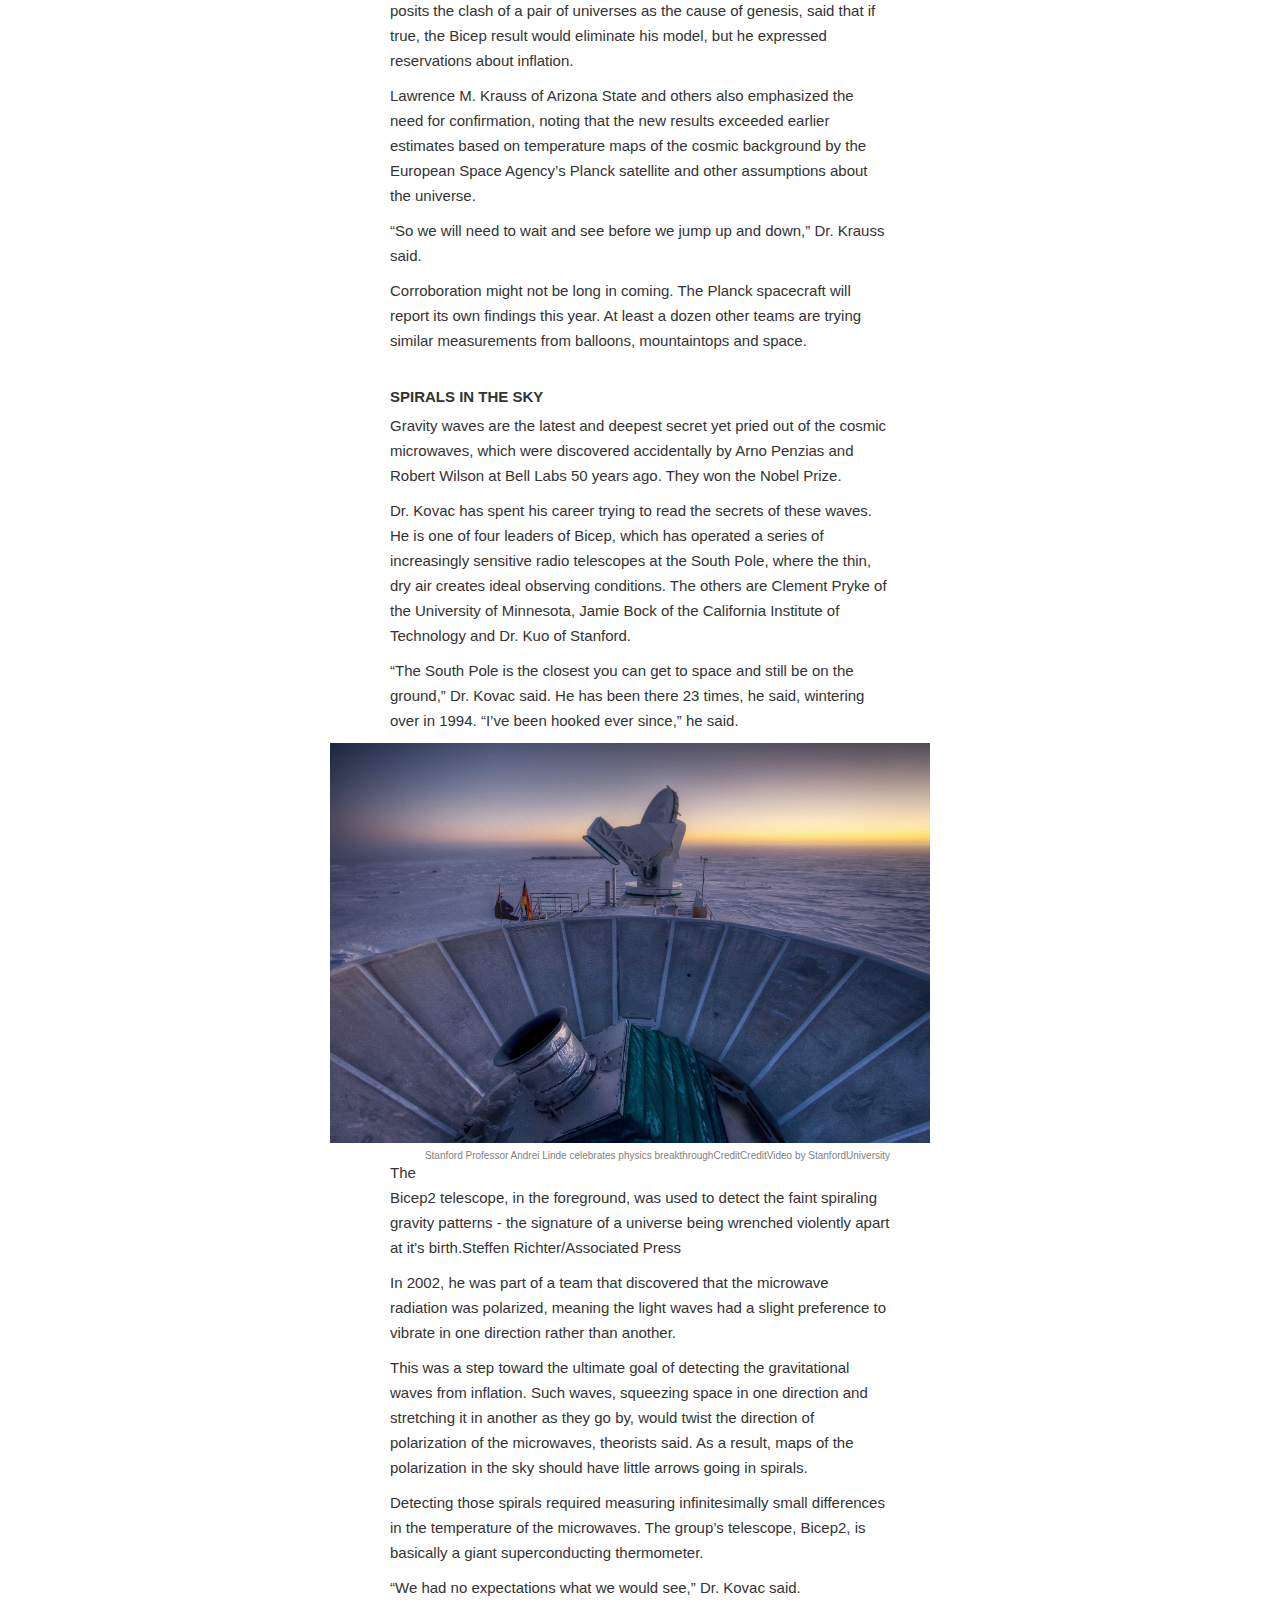
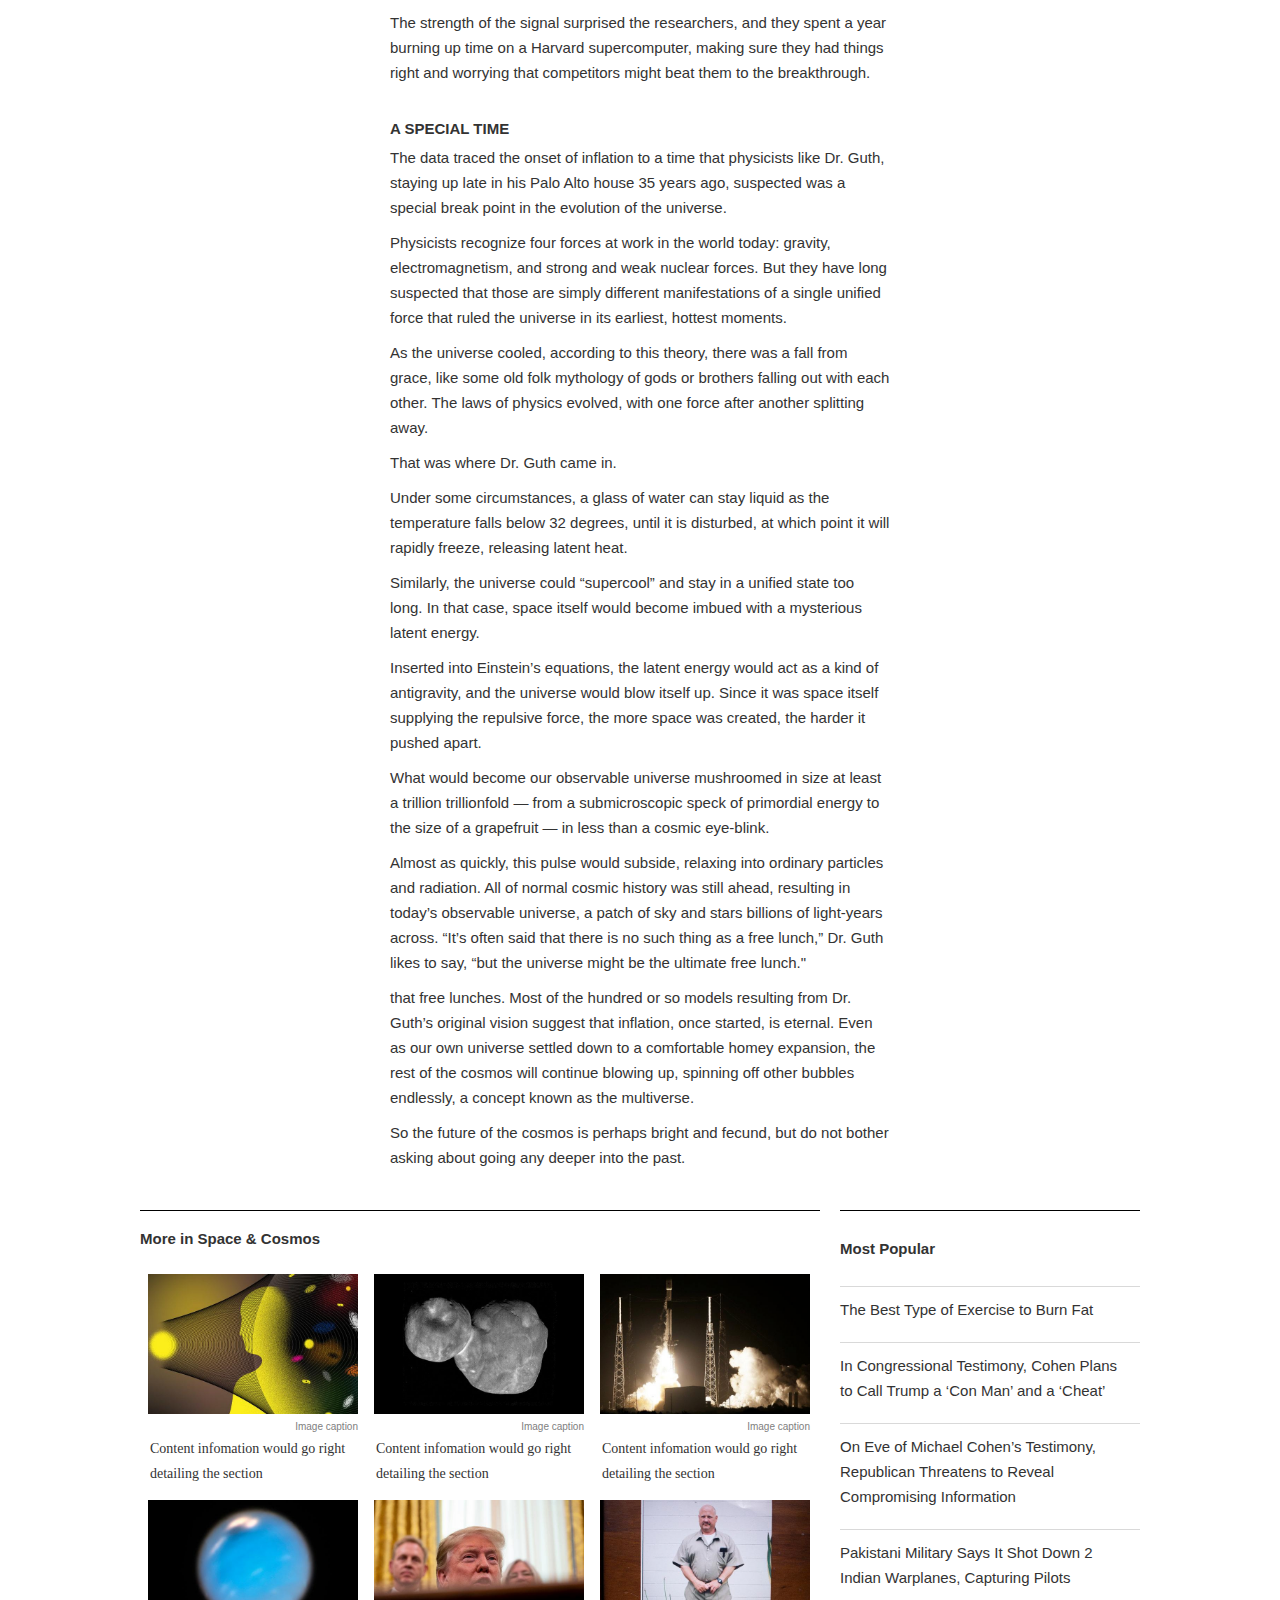
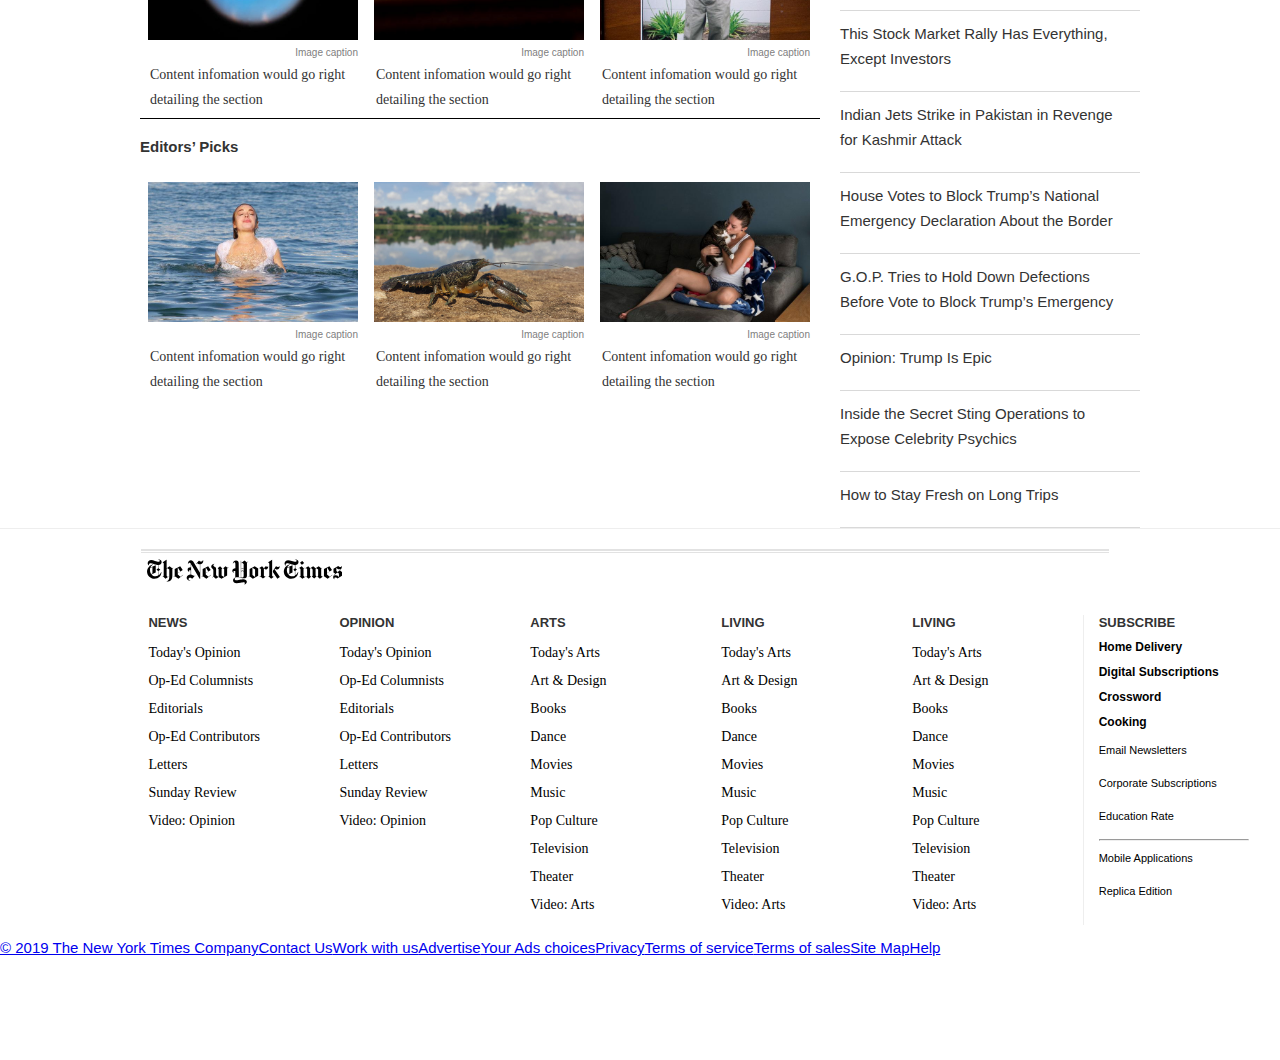
==== commit 2668d37c: "Updated footer and styled text" ====
--- a/index.html
+++ b/index.html
@@ -18,8 +18,8 @@
             </div>
             <img src="assets/images/nyt_logo.png" alt="NYT logo">
             <div class="nav-btn">
+                <button>SUBSCRIBE NOW</button>
                 <button>LOGIN</button>
-                <button>SUBSCRIBE NOW</button>
             </div>
         </nav>
     </header>
@@ -40,158 +40,205 @@
                     <i class="fas fa-share-square"></i>
                 </div>
             </div>
-            <p>615
-                CAMBRIDGE, Mass. — One night late in 1979, an itinerant young physicist named Alan Guth, with a new son and a year’s appointment at Stanford, stayed up late with his notebook and equations, venturing far beyond the world of known physics.
-
-                He was trying to understand why there was no trace of some exotic particles that should have been created in the Big Bang. Instead he discovered what might have made the universe bang to begin with. A potential hitch in the presumed course of cosmic evolution could have infused space itself with a special energy that exerted a repulsive force, causing the universe to swell faster than the speed of light for a prodigiously violent instant.
-
-                If true, the rapid engorgement would solve paradoxes like why the heavens look uniform from pole to pole and not like a jagged, warped mess. The enormous ballooning would iron out all the wrinkles and irregularities. Those particles were not missing, but would be diluted beyond detection, like spit in the ocean.
-
-                “SPECTACULAR REALIZATION,” Dr. Guth wrote across the top of the page and drew a double box around it.</p>
+            <p>
+                615
+                CAMBRIDGE, Mass. — One night late in 1979, an itinerant young physicist named Alan Guth, with a new son and a year’s appointment at Stanford, stayed up late with his notebook and equations, venturing far beyond the world of known physics.</p>
+
+            <p> He was trying to understand why there was no trace of some exotic particles that should have been created in the Big Bang. Instead he discovered what might have made the universe bang to begin with. A potential hitch in the presumed course of cosmic evolution could have infused space itself with a special energy that exerted a repulsive force, causing the universe to swell faster than the speed of light for a prodigiously violent instant.</p>
+
+            <p> If true, the rapid engorgement would solve paradoxes like why the heavens look uniform from pole to pole and not like a jagged, warped mess. The enormous ballooning would iron out all the wrinkles and irregularities. Those particles were not missing, but would be diluted beyond detection, like spit in the ocean.</p> 
+
+            <p> “SPECTACULAR REALIZATION,” Dr. Guth wrote across the top of the page and drew a double box around it.</p>
+
+            <p>   On Monday, Dr. Guth’s starship came in. Radio astronomers reported that they had seen the beginning of the Big Bang, and that his hypothesis, known undramatically as inflation, looked right.</p> 
+
+            <p>   Reaching back across 13.8 billion years to the first sliver of cosmic time with telescopes at the South Pole, a team of astronomers led by John M. Kovac of the Harvard-Smithsonian Center for Astrophysics detected ripples in the fabric of space-time — so-called gravitational waves — the signature of a universe being wrenched violently apart when it was roughly a trillionth of a trillionth of a trillionth of a second old. They are the long-sought smoking-gun evidence of inflation, proof, Dr. Kovac and his colleagues say, that Dr. Guth was correct.</p> 
+
+            <p>  Inflation has been the workhorse of cosmology for 35 years, though many, including Dr. Guth, wondered whether it could ever be proved.</p> 
+
+            <p>   If corroborated, Dr. Kovac’s work will stand as a landmark in science comparable to the recent discovery of dark energy pushing the universe apart, or of the Big Bang itself. It would open vast realms of time and space and energy to science and speculation.</p> 
+
+            <p>   Confirming inflation would mean that the universe we see, extending 14 billion light-years in space with its hundreds of billions of galaxies, is only an infinitesimal patch in a larger cosmos whose extent, architecture and fate are unknowable. Moreover, beyond our own universe there might be an endless number of other universes bubbling into frothy eternity, like a pot of pasta water boiling over.</p> 
                 
             <h2>'As Big as It Gets'</h2>
 
-            <p>ruffle space-time. 
-
-                Marc Kamionkowski of Johns Hopkins University, an early-universe expert who was not part of the team, said, “This is huge, as big as it gets.” 
-
-                He continued, “This is a signal from the very earliest universe, sending a telegram encoded in gravitational waves.” 
-
-                The ripples manifested themselves as faint spiral patterns in a bath of microwave radiation that permeates space and preserves a picture of the universe when it was 380,000 years old and as hot as the surface of the sun. 
-
-                Dr. Kovac and his collaborators, working in an experiment known as Bicep, for Background Imaging of Cosmic Extragalactic Polarization, reported their results in a scientific briefing at the Center for Astrophysics here on Monday and in a set of papers submitted to The Astrophysical Journal.
-
-                </p>
+            <p>
+                In our own universe, it would serve as a window into the forces operating at energies forever beyond the reach of particle accelerators on Earth and yield new insights into gravity itself. Dr. Kovac’s ripples would be the first direct observation of gravitational waves, which, according to Einstein’s theory of general relativity, should ruffle space-time. </p>
+
+            <p>Marc Kamionkowski of Johns Hopkins University, an early-universe expert who was not part of the team, said, “This is huge, as big as it gets.” </p>    
+
+            <p>He continued, “This is a signal from the very earliest universe, sending a telegram encoded in gravitational waves.” </p>    
+
+            <p>The ripples manifested themselves as faint spiral patterns in a bath of microwave radiation that permeates space and preserves a picture of the universe when it was 380,000 years old and as hot as the surface of the sun. </p> 
+
+            <p> Dr. Kovac and his collaborators, working in an experiment known as Bicep, for Background Imaging of Cosmic Extragalactic Polarization, reported their results in a scientific briefing at the Center for Astrophysics here on Monday and in a set of papers submitted to The Astrophysical Journal.</p> 
+
         </div>
         <div class="editors-pick">
             <h3>EDITOR'S PICKS</h3>
-            <article class="editors-section">
-                <img src="assets/images/06Tajikstan-cyclists1-articleLarge-v2.jpg" alt="">
+            <div class="editors-section">
+                <img src="assets/images/06Tajikstan-cyclists1-articleLarge-v2.jpg" alt="img1">
                 <p>
                     A Dream Ended on a Mountain Road: The Cyclists and the ISIS Militants
                 </p>
-            </article>
-            <article class="editors-section">
-                <img src="assets/images/11MAN1-square640.jpg" alt="">
+            </div>
+            <div class="editors-section">
+                <img src="assets/images/11MAN1-square640.jpg" alt="img2">
                 <p>This Mutant Crayfish Clones Itself, and It’s Taking Over Europe</p>
-            </article>
-            <article class="editors-section">
-                <img src="assets/images/13SCI-ZIMMER-square640.jpg" alt="">
+            </div>
+            <div class="editors-section">
+                <img src="assets/images/13SCI-ZIMMER-square640.jpg" alt="img3">
                 <p>THe man who knew little</p>
-            </article>
-            <article class="editors-section">
-                <img src="assets/images/imgad.jpeg" alt="">
+            </div>
+            <div class="editors-section">
+                <img src="assets/images/imgad.jpeg" alt="img4">
                 <p>This Mutant Crayfish Clones Itself, and It’s Taking Over Europe</p>
-            </article>
-
+            </div>
         </div>
         <div class="article-figure article" >
             <h2>The Theory of Inflation</h2>
             <p>Astronomers have found evidence to support the theory of inflation, which explains how the universe uniformly and so quickly in the instant after the Big Bang 13.8 billion years ago.</p>
             <div class="inflation">
                 <div class="inflation-item">
-
-                </div>
-                <div class="inflation-item">
-
-                </div>
-                <div class="inflation-item">
-
-                </div>
-                <div class="inflation-item">
-                    
-                </div>
-                <div class="inflation-item">
-
-                </div>
-            </div>
+                    <h1>THE UNIVERSE</h1>
+                    <p>
+                        is just under 14 billion years old. 
+                        From our position in the Milky Way galaxy, 
+                        we can observe a sphere that is now about 92 billion light-years across.
+                        But there's a mystery. Wherever we look, the universe has an even temperature.
+                    </p>
+                </div>
+                <div class="inflation-item">
+                    <h1>NOT ENOUGH TIME</h1>
+                    <p>
+                        The universe is not old enough for light to have traveled the vast distance from one side of the universe to the other, and there has not been enough time for scattered patches of hot and cold to mix into an even temperature.
+                    </p>
+                </div>
+                <div class="inflation-item">
+                    <h1>DISTANT COFFEE</h1>
+                    <p>
+                        At a smaller scale, imagine using a telescope to look a mile in one direction. You see a coffee cup, and from the amount of steam, you can estimate its temperature and how much it has cooled.
+                    </p>
+                </div>
+                <div class="inflation-item">
+                    <h1>COFFEE EVERYWHERE</h1>
+                    <p>
+                        Now turn around and look a mile in the other direction. You see a similar coffee cup, at exactly the same temperature. Coincidence? Maybe. But if you see a similar cup in every direction, you might want to look for another explanation.
+                    </p>
+                </div>
+                <div class="inflation-item">
+                    <h1>STILL NOT ENOUGH TIME</h1>
+                    <p>
+                        There has not been enough time to carry coffee cups from place to place before they get cold. But if all the coffee cups were somehow filled from a single coffee pot, all at the same time, that might explain their even temperature.
+                    </p>
+                </div>
+                <div class="inflation-item">
+                    <h1>INFLATION</h1>
+                    <p>
+                        Solves this problem. The theory proposes that, less than a trillionth of a second after the Big Bang, the universe expanded faster than the speed of light. Tiny ripples in the violently expanding energy field eventually grew into the large-scale structures of the universe
+                    </p>
+                </div>
+                <div class="inflation-item">
+                    <h1>FLUNCTUATION</h1>
+                    <p>
+                        Astronomers have now detected evidence of these ancient fluctuations in swirls of polarized light in the cosmic background radiation, which is energy left over from the early universe. These are gravitational waves predicted by Einstein.
+                    </p>
+                </div>
+                <div class="inflation-item">
+                    <h1>EXPANSION</h1>
+                    <p>
+                        Returning to our coffee, imagine a single, central pot expanding faster than light and cooling to an even temperature as it expands. That is something like inflation. And the structure of the universe mirrors the froth and foam of the original pot.
+                    </p>
+                </div>
+            </div>
+            <p class="figure-author">
+                By LARRY BUCHANAN and JONATHAN CORUM
+            </p>
         </div>
         <div class="article">
             <p>
-                Dr. Kovac said the chance that the results were a fluke was only one in 10 million. 
-
-                Dr. Guth, now 67, pronounced himself “bowled over,” saying he had not expected such a definite confirmation in his lifetime. 
+                Dr. Kovac said the chance that the results were a fluke was only one in 10 million. </p>
+
+            <p> Dr. Guth, now 67, pronounced himself “bowled over,” saying he had not expected such a definite confirmation in his lifetime. </p>  
                 
-                “With nature, you have to be lucky,” he said. “Apparently we have been lucky.” 
+            <p>“With nature, you have to be lucky,” he said. “Apparently we have been lucky.” </p>    
                 
-                The results are the closely guarded distillation of three years’ worth of observations and analysis. Eschewing email for fear of a leak, Dr. Kovac personally delivered drafts of his work to a select few, meeting with Dr. Guth, who is now a professor at Massachusetts Institute of Technology (as is his son, Larry, who was sleeping that night in 1979), in his office last week. 
+            <p> The results are the closely guarded distillation of three years’ worth of observations and analysis. Eschewing email for fear of a leak, Dr. Kovac personally delivered drafts of his work to a select few, meeting with Dr. Guth, who is now a professor at Massachusetts Institute of Technology (as is his son, Larry, who was sleeping that night in 1979), in his office last week. </p>   
                 
-                “It was a very special moment, and one we took very seriously as scientists,” said Dr. Kovac, who chose his words as carefully as he tended his radio telescopes. 
+            <p>“It was a very special moment, and one we took very seriously as scientists,” said Dr. Kovac, who chose his words as carefully as he tended his radio telescopes. </p>   
                 
-                Andrei Linde of Stanford, a prolific theorist who first described the most popular variant of inflation, known as chaotic inflation, in 1983, was about to go on vacation in the Caribbean last week when Chao-Lin Kuo, a Stanford colleague and a member of Dr. Kovac’s team, knocked on his door with a bottle of Champagne to tell him the news.
-            </p>
+            <p>Andrei Linde of Stanford, a prolific theorist who first described the most popular variant of inflation, known as chaotic inflation, in 1983, was about to go on vacation in the Caribbean last week when Chao-Lin Kuo, a Stanford colleague and a member of Dr. Kovac’s team, knocked on his door with a bottle of Champagne to tell him the news.</p>   
+
             <iframe src="https://www.youtube.com/embed/ZlfIVEy_YOA" frameborder="0" allow="accelerometer; autoplay; encrypted-media; gyroscope; picture-in-picture" allowfullscreen class="iframe center"></iframe>
             <p class="caption">Stanford Professor Andrei Linde celebrates physics breakthroughCreditCreditVideo by StanfordUniversity</p>
-            <p>Confused, Dr. Linde called out to his wife, asking if she had ordered anything. 
-
-“And then I told him that in the beginning we thought that this was a delivery but we did not think that we ordered anything, but I simply forgot that actually I did order it, 30 years ago,” Dr. Linde wrote in an email. 
-
-Calling from Bonaire, the Dutch Caribbean island, Dr. Linde said he was still hyperventilating. “Having news like this is the best way of spoiling a vacation,” he said. </p>
-
-<p>By last weekend, as social media was buzzing with rumors that inflation had been seen and news spread, astrophysicists responded with a mixture of jubilation and caution. 
-
-Max Tegmark, a cosmologist at M.I.T., wrote in an email, “I think that if this stays true, it will go down as one of the greatest discoveries in the history of science.” </p>
-
-<p>John E. Carlstrom of the University of Chicago, Dr. Kovac’s mentor and head of a competing project called the South Pole Telescope, pronounced himself deeply impressed. “I think the results are beautiful and very convincing,” he said. 
-
-Paul J. Steinhardt of Princeton, author of a competitor to inflation that posits the clash of a pair of universes as the cause of genesis, said that if true, the Bicep result would eliminate his model, but he expressed reservations about inflation. 
-
-Lawrence M. Krauss of Arizona State and others also emphasized the need for confirmation, noting that the new results exceeded earlier estimates based on temperature maps of the cosmic background by the European Space Agency’s Planck satellite and other assumptions about the universe. 
-
-“So we will need to wait and see before we jump up and down,” Dr. Krauss said. 
-
-Corroboration might not be long in coming. The Planck spacecraft will report its own findings this year. At least a dozen other teams are trying similar measurements from balloons, mountaintops and space.</p>
-
-<h2>Spirals in the Sky</h2>
-
-<p>Gravity waves are the latest and deepest secret yet pried out of the cosmic microwaves, which were discovered accidentally by Arno Penzias and Robert Wilson at Bell Labs 50 years ago. They won the Nobel Prize.</p> 
-
-<p>Dr. Kovac has spent his career trying to read the secrets of these waves. He is one of four leaders of Bicep, which has operated a series of increasingly sensitive radio telescopes at the South Pole, where the thin, dry air creates ideal observing conditions. The others are Clement Pryke of the University of Minnesota, Jamie Bock of the California Institute of Technology and Dr. Kuo of Stanford. 
-
-“The South Pole is the closest you can get to space and still be on the ground,” Dr. Kovac said. He has been there 23 times, he said, wintering over in 1994. “I’ve been hooked ever since,” he said. </p>
-
-<p><img src="assets/images/article-image2.jpg" class="center">
-<span class="caption">Stanford Professor Andrei Linde celebrates physics breakthroughCreditCreditVideo by StanfordUniversity</span></p>
-<p>The Bicep2 telescope, in the foreground, was used to detect the faint spiraling gravity patterns - the signature of a universe being wrenched violently apart at it's birth.Steffen Richter/Associated Press</p>
-
-
-<p>In 2002, he was part of a team that discovered that the microwave radiation was polarized, meaning the light waves had a slight preference to vibrate in one direction rather than another. 
-
-This was a step toward the ultimate goal of detecting the gravitational waves from inflation. Such waves, squeezing space in one direction and stretching it in another as they go by, would twist the direction of polarization of the microwaves, theorists said. As a result, maps of the polarization in the sky should have little arrows going in spirals. 
-
-Detecting those spirals required measuring infinitesimally small differences in the temperature of the microwaves. The group’s telescope, Bicep2, is basically a giant superconducting thermometer. 
-
-“We had no expectations what we would see,” Dr. Kovac said. 
-
-The strength of the signal surprised the researchers, and they spent a year burning up time on a Harvard supercomputer, making sure they had things right and worrying that competitors might beat them to the breakthrough.
-</p>
-
-
-
-<h2>A Special Time</h2>
-
-<p>The data traced the onset of inflation to a time that physicists like Dr. Guth, staying up late in his Palo Alto house 35 years ago, suspected was a special break point in the evolution of the universe. 
-
-Physicists recognize four forces at work in the world today: gravity, electromagnetism, and strong and weak nuclear forces. But they have long suspected that those are simply different manifestations of a single unified force that ruled the universe in its earliest, hottest moments. 
-
-As the universe cooled, according to this theory, there was a fall from grace, like some old folk mythology of gods or brothers falling out with each other. The laws of physics evolved, with one force after another splitting away. 
-
-That was where Dr. Guth came in. </p>
-
-<p>Under some circumstances, a glass of water can stay liquid as the temperature falls below 32 degrees, until it is disturbed, at which point it will rapidly freeze, releasing latent heat. 
-
-Similarly, the universe could “supercool” and stay in a unified state too long. In that case, space itself would become imbued with a mysterious latent energy. 
-
-Inserted into Einstein’s equations, the latent energy would act as a kind of antigravity, and the universe would blow itself up. Since it was space itself supplying the repulsive force, the more space was created, the harder it pushed apart. 
-
-What would become our observable universe mushroomed in size at least a trillion trillionfold — from a submicroscopic speck of primordial energy to the size of a grapefruit — in less than a cosmic eye-blink. </p>
-
-<p>Almost as quickly, this pulse would subside, relaxing into ordinary particles and radiation. All of normal cosmic history was still ahead, resulting in today’s observable universe, a patch of sky and stars billions of light-years across. “It’s often said that there is no such thing as a free lunch,” Dr. Guth likes to say, “but the universe might be the ultimate free lunch." 
-
-Make that free lunches. Most of the hundred or so models resulting from Dr. Guth’s original vision suggest that inflation, once started, is eternal. Even as our own universe settled down to a comfortable homey expansion, the rest of the cosmos will continue blowing up, spinning off other bubbles endlessly, a concept known as the multiverse. 
-
-So the future of the cosmos is perhaps bright and fecund, but do not bother asking about going any deeper into the past. 
-</p>
+            <p>Confused, Dr. Linde called out to his wife, asking if she had ordered anything.</p>
+
+            <p>“And then I told him that in the beginning we thought that this was a delivery but we did not think that we ordered anything, but I simply forgot that actually I did order it, 30 years ago,” Dr. Linde wrote in an email. </p>
+
+            <p>Calling from Bonaire, the Dutch Caribbean island, Dr. Linde said he was still hyperventilating. “Having news like this is the best way of spoiling a vacation,” he said. </p>
+
+            <p>By last weekend, as social media was buzzing with rumors that inflation had been seen and news spread, astrophysicists responded with a mixture of jubilation and caution. </p>
+
+            <p>Max Tegmark, a cosmologist at M.I.T., wrote in an email, “I think that if this stays true, it will go down as one of the greatest discoveries in the history of science.” </p>
+
+            <p>John E. Carlstrom of the University of Chicago, Dr. Kovac’s mentor and head of a competing project called the South Pole Telescope, pronounced himself deeply impressed. “I think the results are beautiful and very convincing,” he said. </p>
+
+            <p>Paul J. Steinhardt of Princeton, author of a competitor to inflation that posits the clash of a pair of universes as the cause of genesis, said that if true, the Bicep result would eliminate his model, but he expressed reservations about inflation. </p>
+
+            <p>Lawrence M. Krauss of Arizona State and others also emphasized the need for confirmation, noting that the new results exceeded earlier estimates based on temperature maps of the cosmic background by the European Space Agency’s Planck satellite and other assumptions about the universe. </p>
+
+            <p>“So we will need to wait and see before we jump up and down,” Dr. Krauss said. </p>
+
+            <p>Corroboration might not be long in coming. The Planck spacecraft will report its own findings this year. At least a dozen other teams are trying similar measurements from balloons, mountaintops and space.</p>
+
+            <h2>Spirals in the Sky</h2>
+
+            <p>Gravity waves are the latest and deepest secret yet pried out of the cosmic microwaves, which were discovered accidentally by Arno Penzias and Robert Wilson at Bell Labs 50 years ago. They won the Nobel Prize.</p> 
+
+            <p>Dr. Kovac has spent his career trying to read the secrets of these waves. He is one of four leaders of Bicep, which has operated a series of increasingly sensitive radio telescopes at the South Pole, where the thin, dry air creates ideal observing conditions. The others are Clement Pryke of the University of Minnesota, Jamie Bock of the California Institute of Technology and Dr. Kuo of Stanford. 
+
+            <p>“The South Pole is the closest you can get to space and still be on the ground,” Dr. Kovac said. He has been there 23 times, he said, wintering over in 1994. “I’ve been hooked ever since,” he said. </p>
+
+            <p><img src="assets/images/article-image2.jpg" class="center" alt="stanford">
+            <span class="caption">Stanford Professor Andrei Linde celebrates physics breakthroughCreditCreditVideo by StanfordUniversity</span></p>
+            <p>The Bicep2 telescope, in the foreground, was used to detect the faint spiraling gravity patterns - the signature of a universe being wrenched violently apart at it's birth.Steffen Richter/Associated Press</p>
+
+
+            <p>In 2002, he was part of a team that discovered that the microwave radiation was polarized, meaning the light waves had a slight preference to vibrate in one direction rather than another. </p>
+
+            <p>This was a step toward the ultimate goal of detecting the gravitational waves from inflation. Such waves, squeezing space in one direction and stretching it in another as they go by, would twist the direction of polarization of the microwaves, theorists said. As a result, maps of the polarization in the sky should have little arrows going in spirals. </p>
+
+            <p>Detecting those spirals required measuring infinitesimally small differences in the temperature of the microwaves. The group’s telescope, Bicep2, is basically a giant superconducting thermometer. </p>
+
+            <p>“We had no expectations what we would see,” Dr. Kovac said. </p>
+
+            <p>The strength of the signal surprised the researchers, and they spent a year burning up time on a Harvard supercomputer, making sure they had things right and worrying that competitors might beat them to the breakthrough.</p>
+
+
+
+            <h2>A Special Time</h2>
+
+            <p>The data traced the onset of inflation to a time that physicists like Dr. Guth, staying up late in his Palo Alto house 35 years ago, suspected was a special break point in the evolution of the universe. </p>
+
+            <p>Physicists recognize four forces at work in the world today: gravity, electromagnetism, and strong and weak nuclear forces. But they have long suspected that those are simply different manifestations of a single unified force that ruled the universe in its earliest, hottest moments. </p>
+
+            <p>As the universe cooled, according to this theory, there was a fall from grace, like some old folk mythology of gods or brothers falling out with each other. The laws of physics evolved, with one force after another splitting away. </p>
+
+            <p>That was where Dr. Guth came in. </p>
+
+            <p>Under some circumstances, a glass of water can stay liquid as the temperature falls below 32 degrees, until it is disturbed, at which point it will rapidly freeze, releasing latent heat. </p>
+
+            <p>Similarly, the universe could “supercool” and stay in a unified state too long. In that case, space itself would become imbued with a mysterious latent energy. </p>
+
+            <p>Inserted into Einstein’s equations, the latent energy would act as a kind of antigravity, and the universe would blow itself up. Since it was space itself supplying the repulsive force, the more space was created, the harder it pushed apart. </p>
+
+            <p>What would become our observable universe mushroomed in size at least a trillion trillionfold — from a submicroscopic speck of primordial energy to the size of a grapefruit — in less than a cosmic eye-blink. </p>
+
+            <p>Almost as quickly, this pulse would subside, relaxing into ordinary particles and radiation. All of normal cosmic history was still ahead, resulting in today’s observable universe, a patch of sky and stars billions of light-years across. “It’s often said that there is no such thing as a free lunch,” Dr. Guth likes to say, “but the universe might be the ultimate free lunch." </p>
+
+            <p> that free lunches. Most of the hundred or so models resulting from Dr. Guth’s original vision suggest that inflation, once started, is eternal. Even as our own universe settled down to a comfortable homey expansion, the rest of the cosmos will continue blowing up, spinning off other bubbles endlessly, a concept known as the multiverse. </p>
+
+            <p>So the future of the cosmos is perhaps bright and fecund, but do not bother asking about going any deeper into the past. </p>
         </div>
         <div class="content-trending flex">
             <div class="content">
@@ -379,6 +426,18 @@
                     <p>Replica Edition</p>
                 </div>
             </div>
+            <div class="bottom-footer flex">
+                <a href="#">© 2019 The New York Times Company</a>
+                <a href="#">Contact Us</a>
+                <a href="#">Work with us</a>
+                <a href="#">Advertise</a>
+                <a href="#">Your Ads choices</a>
+                <a href="#">Privacy</a>
+                <a href="#">Terms of service</a>
+                <a href="#">Terms of sales</a>
+                <a href="#">Site Map</a>
+                <a href="#">Help</a>
+            </div>
         </footer>
     </section>
 </body>
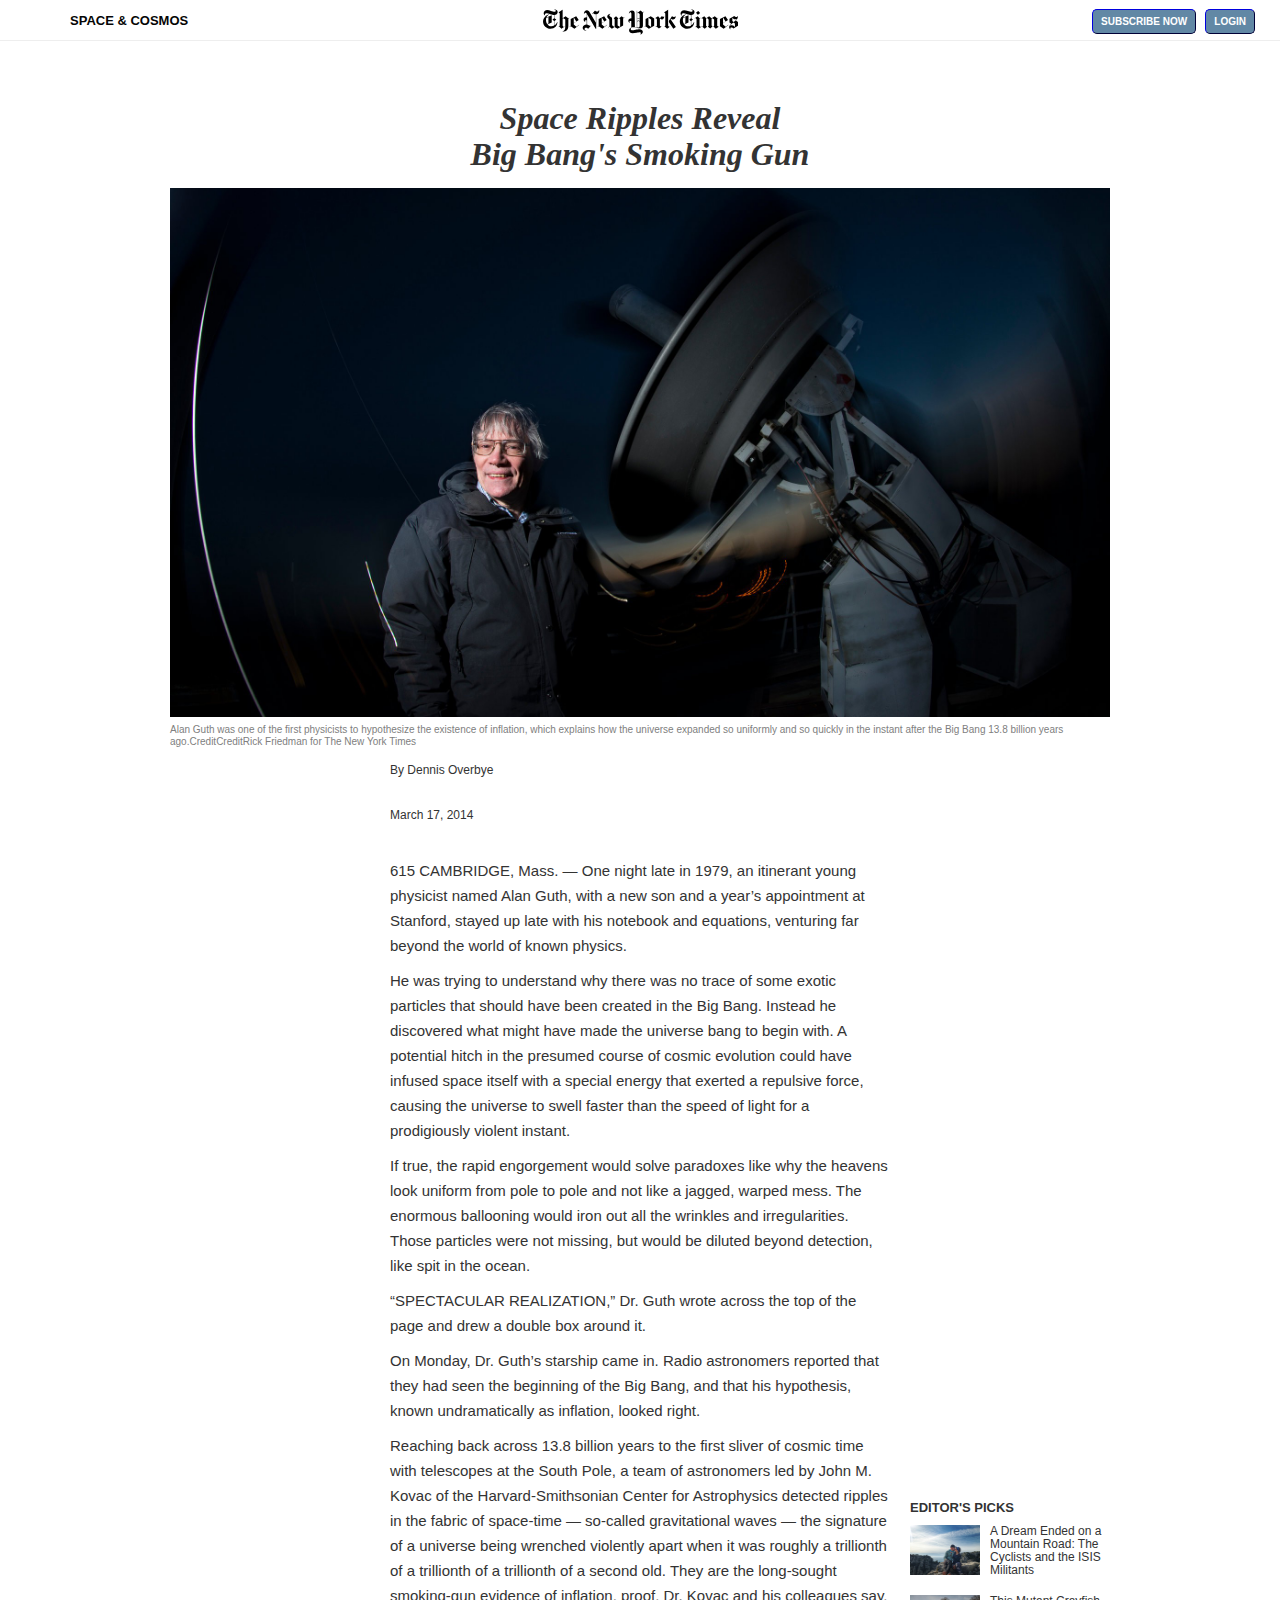
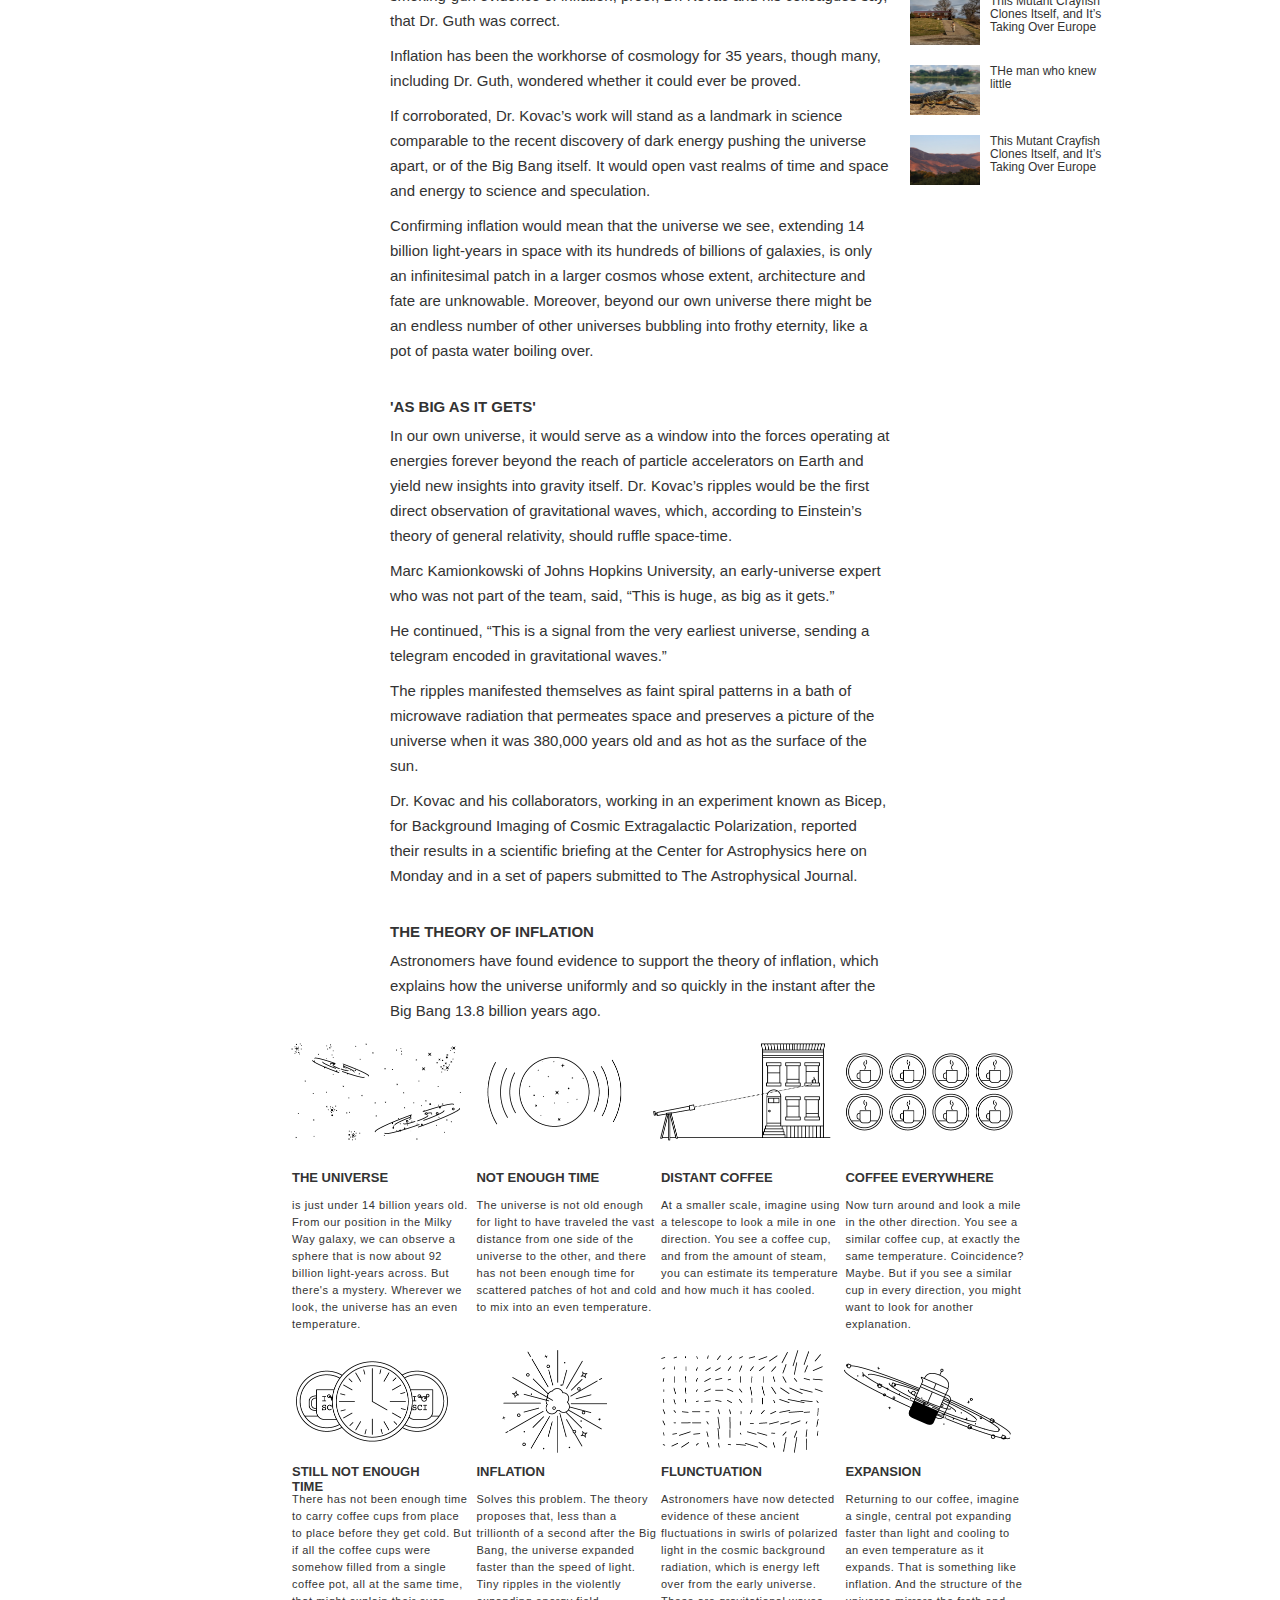
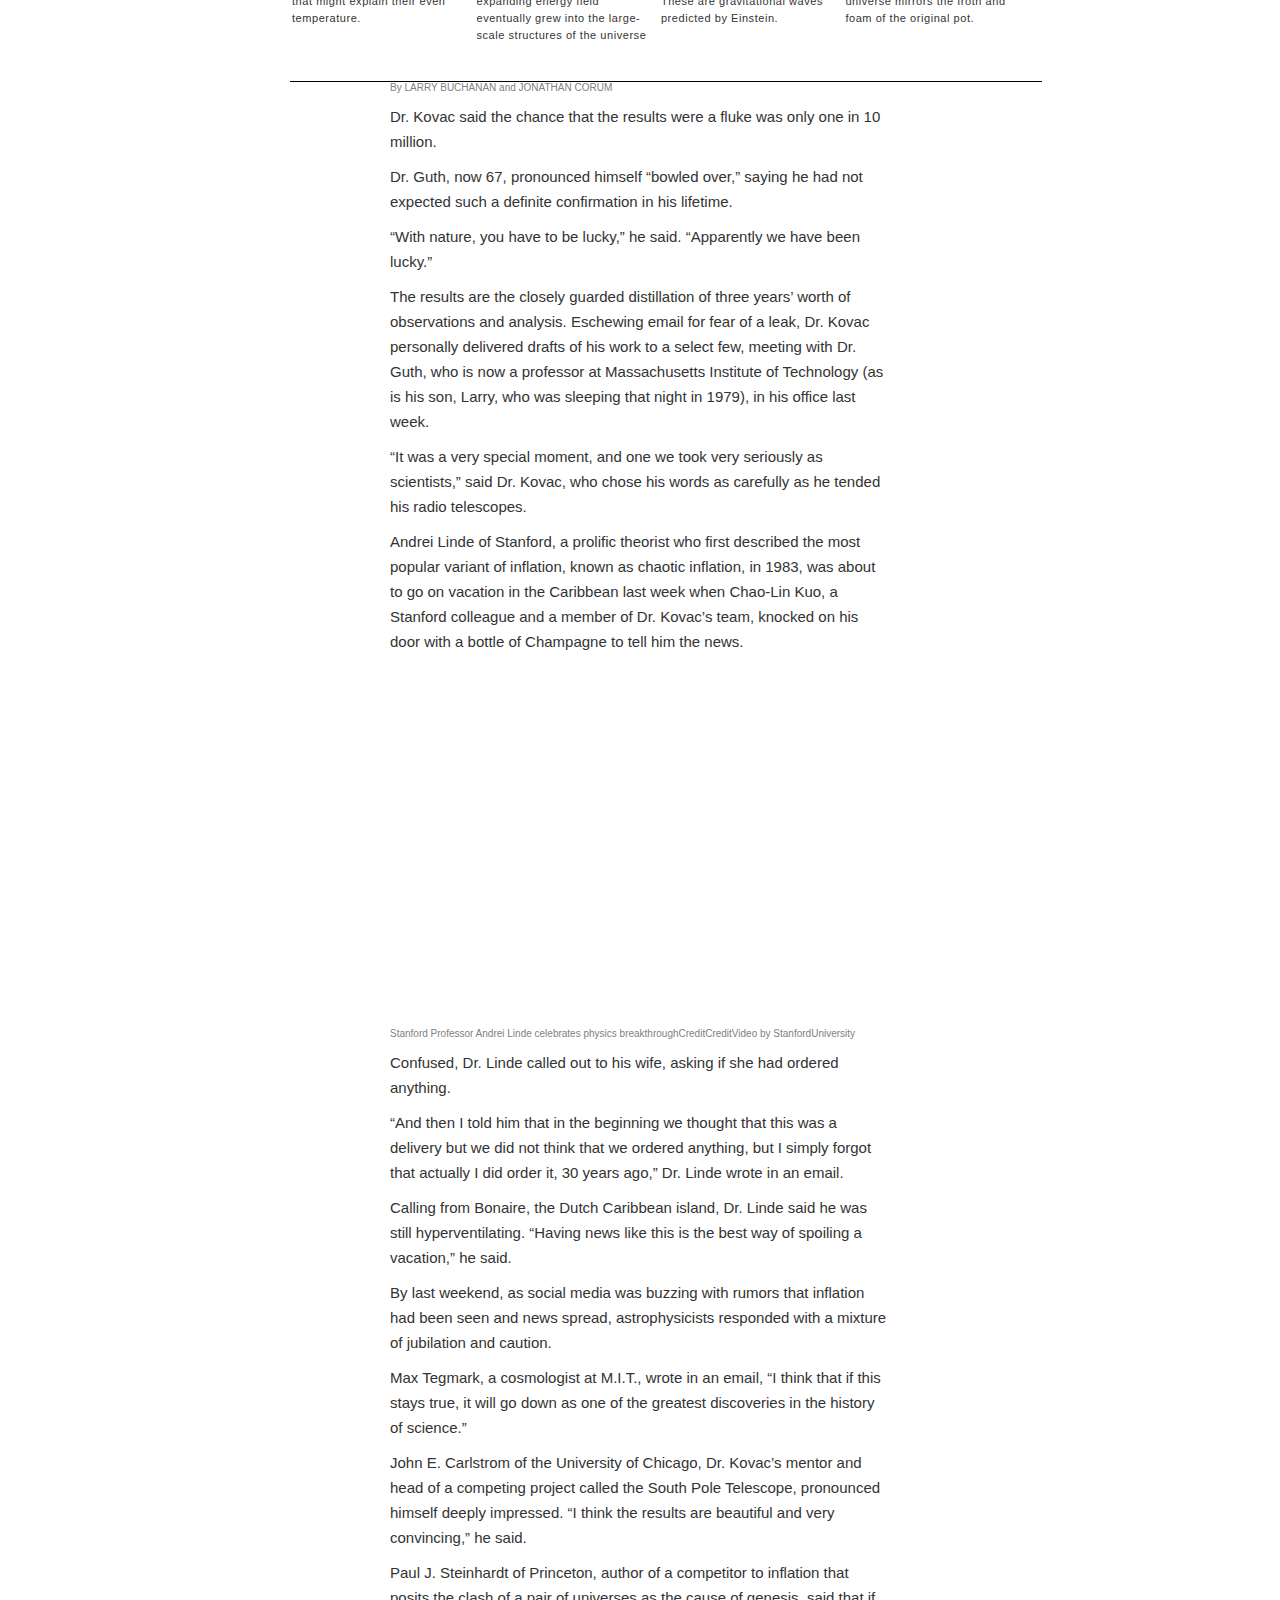
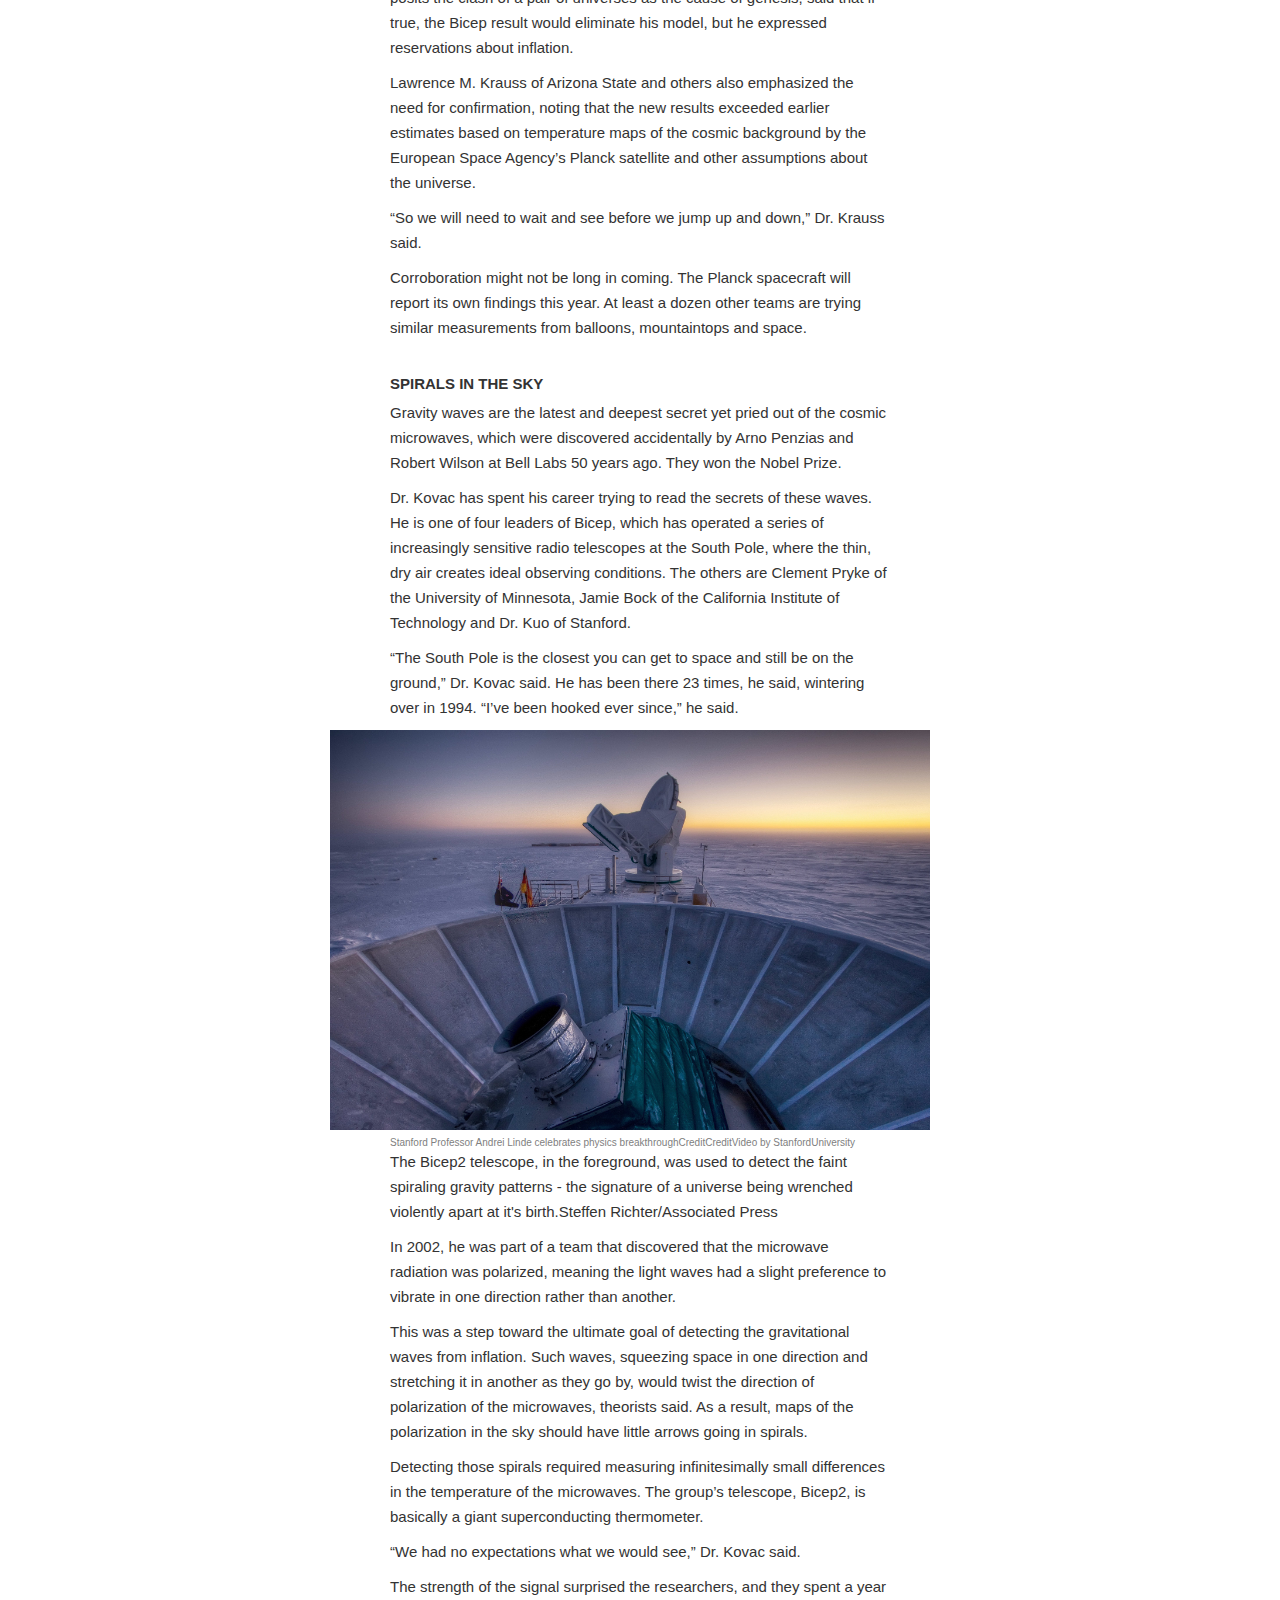
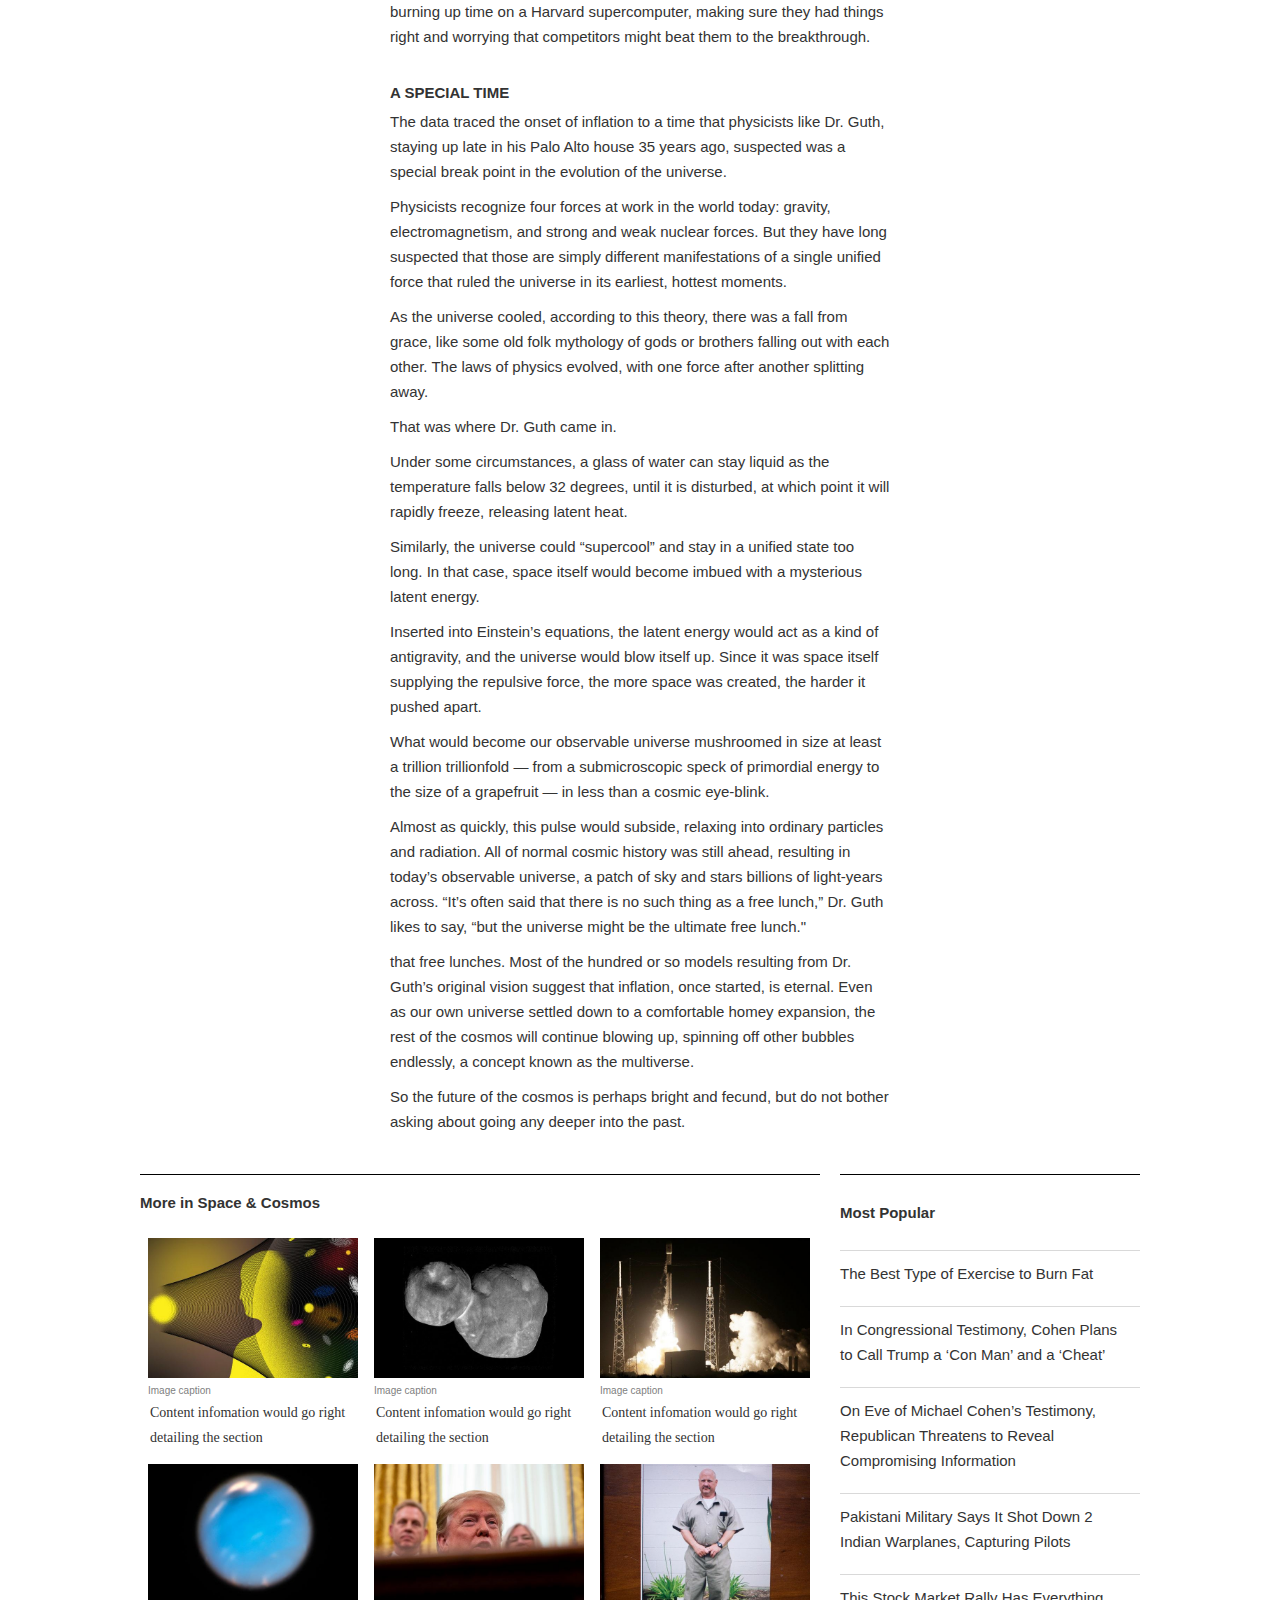
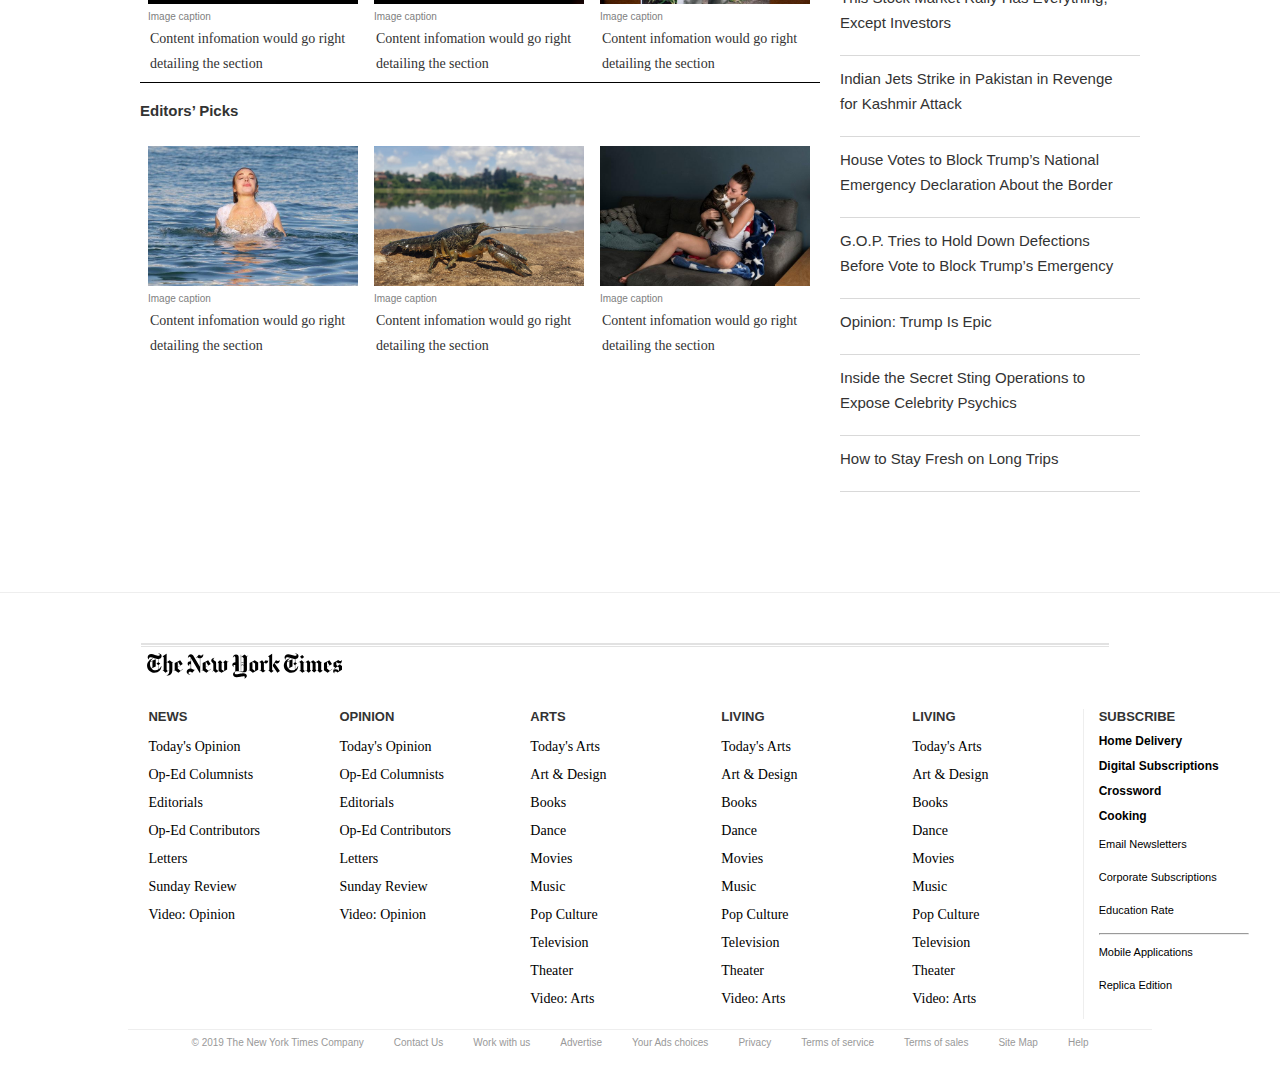
==== commit 6aa1fe7e: "Added some minior changes on the styling" ====
--- a/index.html
+++ b/index.html
@@ -100,7 +100,7 @@
             <p>Astronomers have found evidence to support the theory of inflation, which explains how the universe uniformly and so quickly in the instant after the Big Bang 13.8 billion years ago.</p>
             <div class="inflation">
                 <div class="inflation-item">
-                    <h1>THE UNIVERSE</h1>
+                    <h3>THE UNIVERSE</h3>
                     <p>
                         is just under 14 billion years old. 
                         From our position in the Milky Way galaxy, 
@@ -109,49 +109,49 @@
                     </p>
                 </div>
                 <div class="inflation-item">
-                    <h1>NOT ENOUGH TIME</h1>
+                    <h3>NOT ENOUGH TIME</h3>
                     <p>
                         The universe is not old enough for light to have traveled the vast distance from one side of the universe to the other, and there has not been enough time for scattered patches of hot and cold to mix into an even temperature.
                     </p>
                 </div>
                 <div class="inflation-item">
-                    <h1>DISTANT COFFEE</h1>
+                    <h3>DISTANT COFFEE</h3>
                     <p>
                         At a smaller scale, imagine using a telescope to look a mile in one direction. You see a coffee cup, and from the amount of steam, you can estimate its temperature and how much it has cooled.
                     </p>
                 </div>
                 <div class="inflation-item">
-                    <h1>COFFEE EVERYWHERE</h1>
+                    <h3>COFFEE EVERYWHERE</h3>
                     <p>
                         Now turn around and look a mile in the other direction. You see a similar coffee cup, at exactly the same temperature. Coincidence? Maybe. But if you see a similar cup in every direction, you might want to look for another explanation.
                     </p>
                 </div>
                 <div class="inflation-item">
-                    <h1>STILL NOT ENOUGH TIME</h1>
+                    <h3>STILL NOT ENOUGH TIME</h3>
                     <p>
                         There has not been enough time to carry coffee cups from place to place before they get cold. But if all the coffee cups were somehow filled from a single coffee pot, all at the same time, that might explain their even temperature.
                     </p>
                 </div>
                 <div class="inflation-item">
-                    <h1>INFLATION</h1>
+                    <h3>INFLATION</h3>
                     <p>
                         Solves this problem. The theory proposes that, less than a trillionth of a second after the Big Bang, the universe expanded faster than the speed of light. Tiny ripples in the violently expanding energy field eventually grew into the large-scale structures of the universe
                     </p>
                 </div>
                 <div class="inflation-item">
-                    <h1>FLUNCTUATION</h1>
+                    <h3>FLUNCTUATION</h3>
                     <p>
                         Astronomers have now detected evidence of these ancient fluctuations in swirls of polarized light in the cosmic background radiation, which is energy left over from the early universe. These are gravitational waves predicted by Einstein.
                     </p>
                 </div>
                 <div class="inflation-item">
-                    <h1>EXPANSION</h1>
+                    <h3>EXPANSION</h3>
                     <p>
                         Returning to our coffee, imagine a single, central pot expanding faster than light and cooling to an even temperature as it expands. That is something like inflation. And the structure of the universe mirrors the froth and foam of the original pot.
                     </p>
                 </div>
             </div>
-            <p class="figure-author">
+            <p class="caption">
                 By LARRY BUCHANAN and JONATHAN CORUM
             </p>
         </div>
--- a/assets/css/style.css
+++ b/assets/css/style.css
@@ -30,7 +30,7 @@
 body {
   color: #333;
   line-height: 1;
-  font: 15px/25px Arial, Helvetica, sans-serif;
+  font: 15px/25px nyt-franklin, Arial, Helvetica, sans-serif;
   vertical-align: baseline;
 }
 ol, ul, li {
@@ -95,6 +95,12 @@
 .nav-left i{
   margin: 0 15px;
 }
+.nav-left span{
+  font-size: 13px;
+  font-weight: 700;
+  text-transform: uppercase;
+  color: #050505;
+}
 
 .nav-btn{
   margin-right: 30px;
@@ -104,16 +110,16 @@
     margin-right: 5px;
     background-color: rgb(98, 136, 165);
     color: white;
-    padding: 11px 12px 8px 12px;
+    padding: 6px 8px;
     border-color: darkblue;
     border-radius: 5px;
     border-width: 1px;
-    font-weight: 1000;
+    font-size: 10px;
+    font-weight: 700;
     cursor: pointer;
 }
-
 .container{
-    margin: 100px auto;
+    margin: 100px auto 20px auto;
 }
 .center{
   position: relative;
@@ -152,7 +158,9 @@
 
 .editors-pick{
     width: 210px;
-    float: right;
+    position: absolute;
+    right: 70px;
+    top: 1500px;
     margin: 0 90px 0 0;
 }
 .editors-section img{
@@ -183,7 +191,7 @@
 }
 .content-trending{
   width: 1000px;
-  margin: 0 auto;
+  margin: 0 auto 100px auto;
   margin-top: 40px;
 }
 .content{
@@ -206,6 +214,7 @@
   font-size: 14px;
 }
 .caption{
+  width: 100%;
   font-size: 10px;
   color: #808080;
   line-height: 12px;
@@ -261,7 +270,7 @@
   content: "";
   display: block;
   height: 1px;
-  margin-top: 0px;
+  margin-top: 50px;
   border-bottom: 1px solid rgb(226, 226, 226);
   border-top: 2px solid rgb(226, 226, 226);
   width: 85%;
@@ -305,19 +314,52 @@
   line-height: 21px;
 }
 
+.bottom-footer{
+  justify-content: center;
+  border-top: 1px solid #eeeeee;
+  width: 80%;
+  margin: 0 auto;
+}
+
+.bottom-footer a{
+  margin: 0 15px;
+  text-decoration: none;
+  color: rgb(153, 153, 153);
+  font-family: nyt-franklin, helvetica, arial, sans-serif;
+  font-size: 10px;
+}
+
 /* inflation section */
 div.inflation{
   background-image: url(/assets/images/inflation-720.png);
   background-repeat: no-repeat;
-  background-size: 720px 648px;
-  width: 720px;
+  background-size: 725px 648px;
+  width: 752px;
   height: 648px;
   border-bottom: 1px solid #000;
-  z-index: 1;
   position: relative;
   left: -100px;
+  line-height: normal;
+  overflow: hidden;
+}
+
+.inflation-item{
+  width: 24%;
+  height: 155px;
+  float: left;
+  margin-top: 135px;
+  padding: 2px;
+}
+
+
+.inflation-item p{
+  display: inline;
+  font-family: nyt-franklin, arial, helvetic, sans-serif;
+  font-size: 11px;
+  letter-spacing: .05em;
+  line-height: 5px;
 }
 
 .article-figure p{
   clear: none;
-}+}
